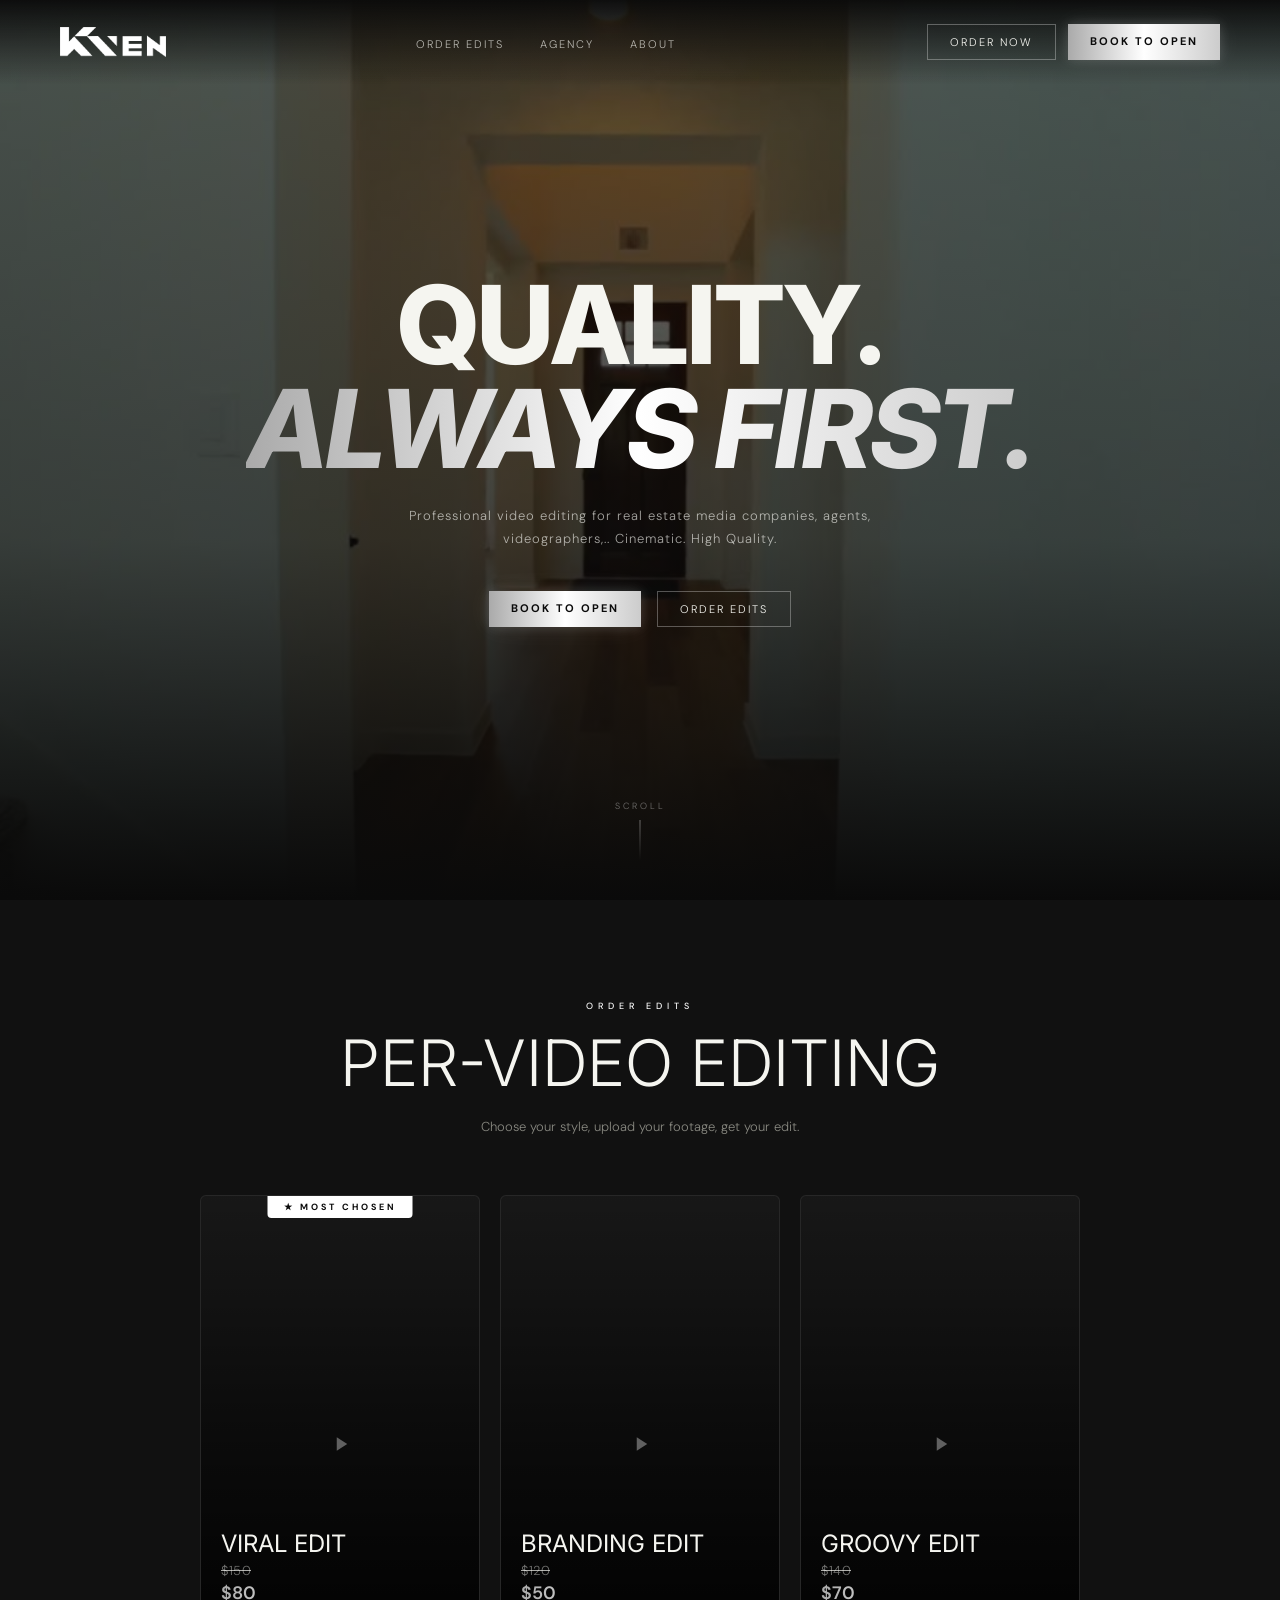
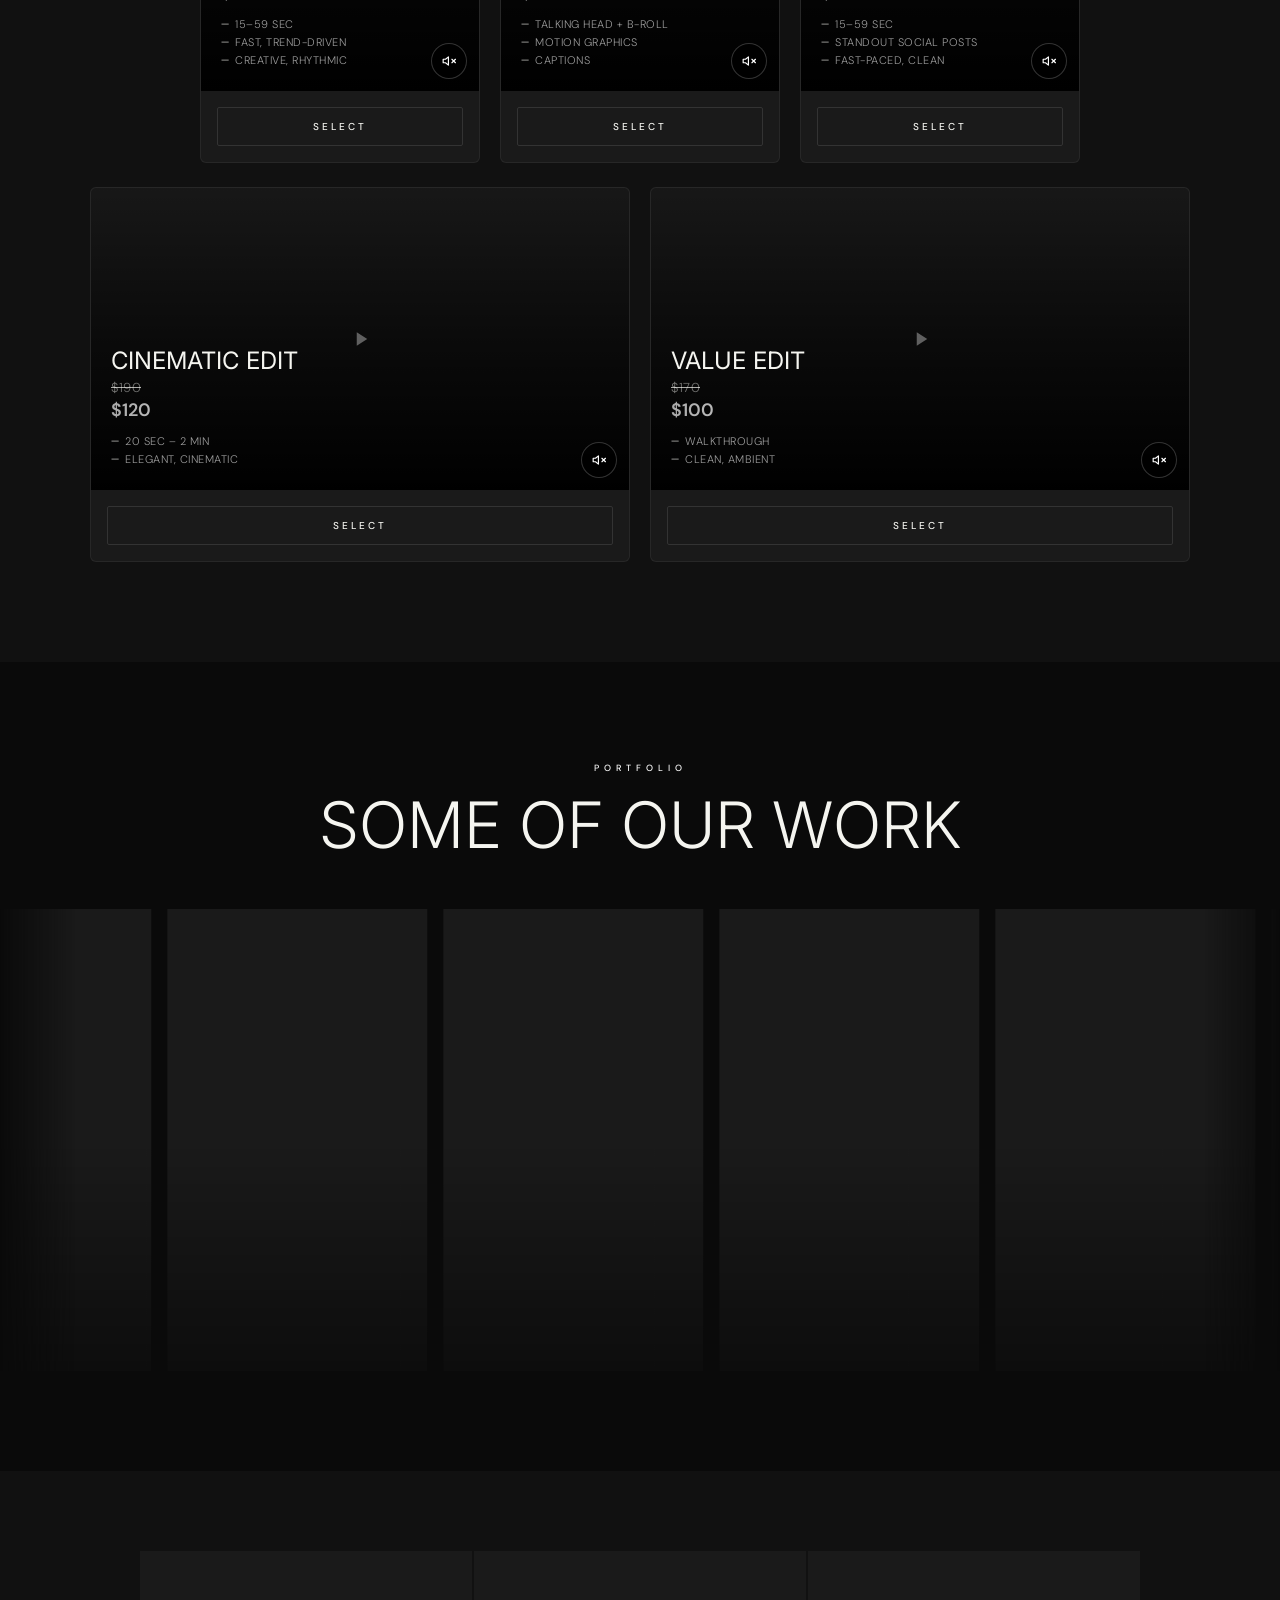
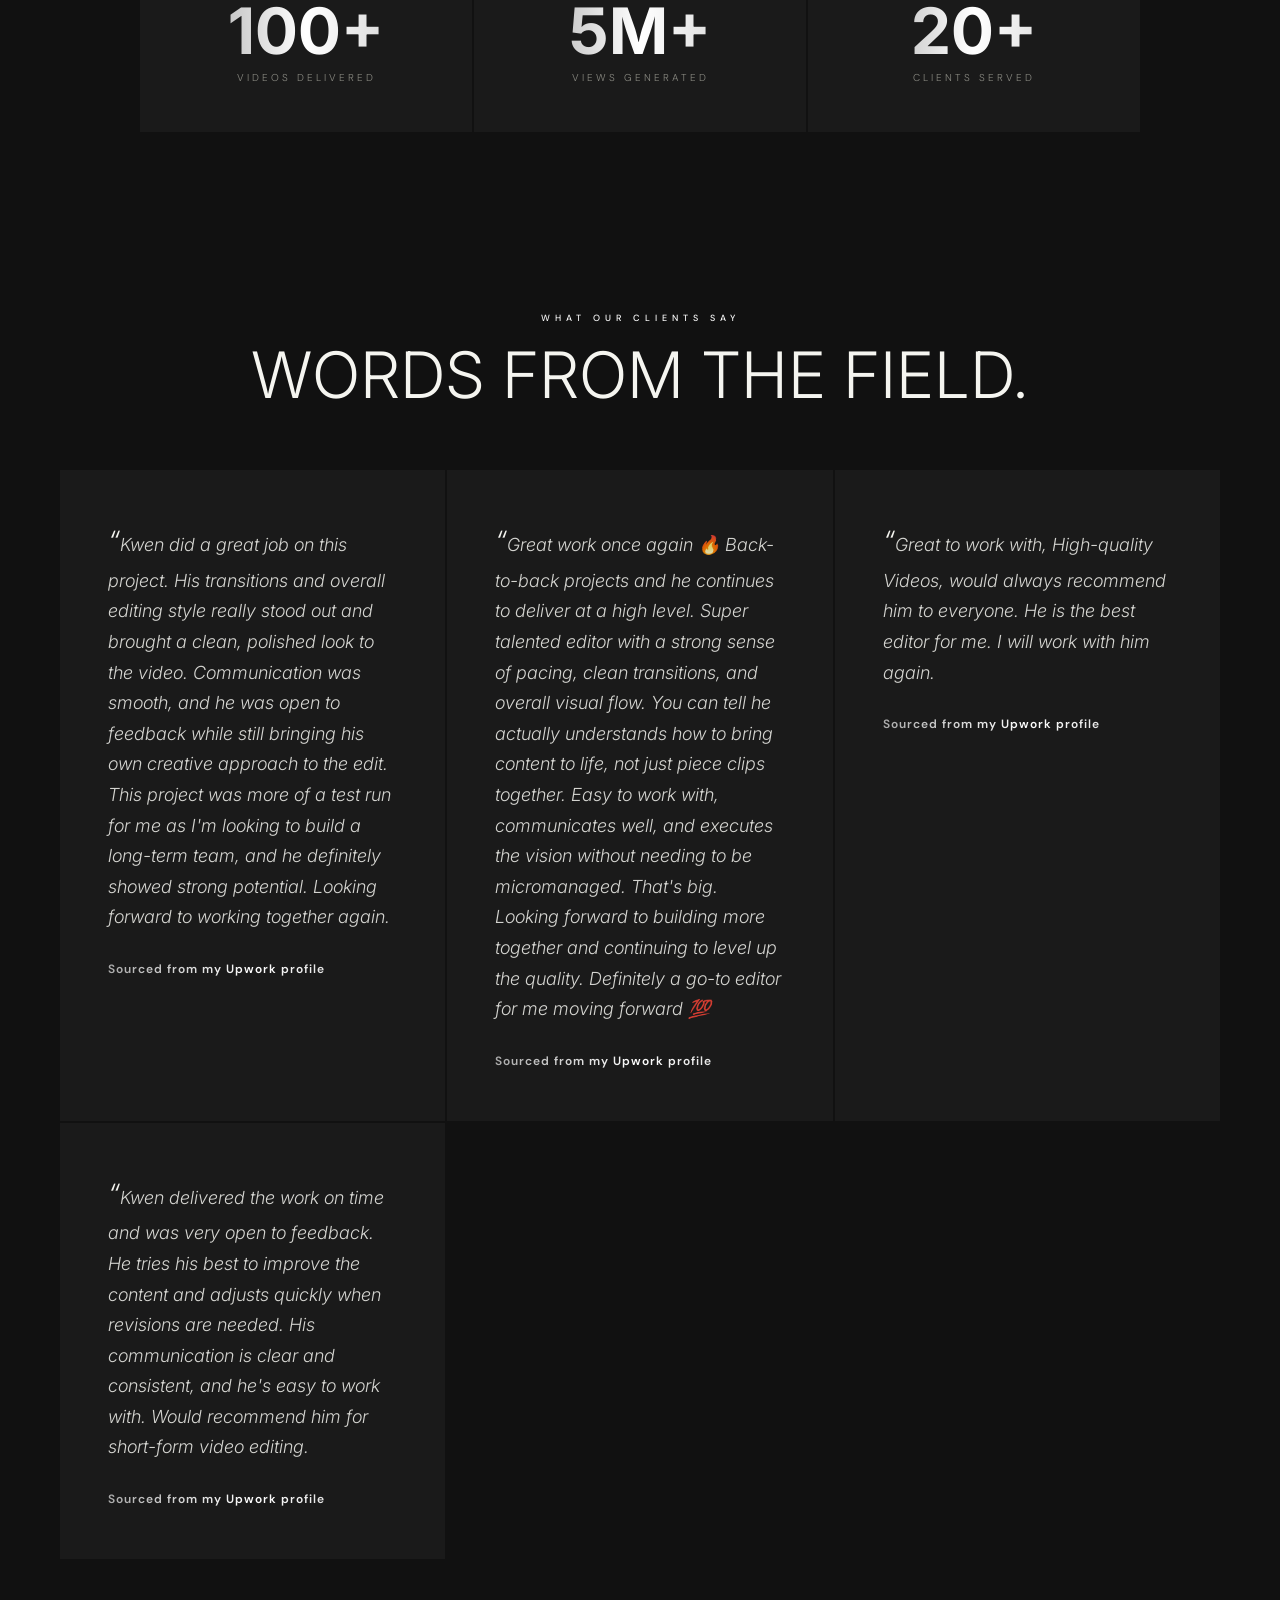
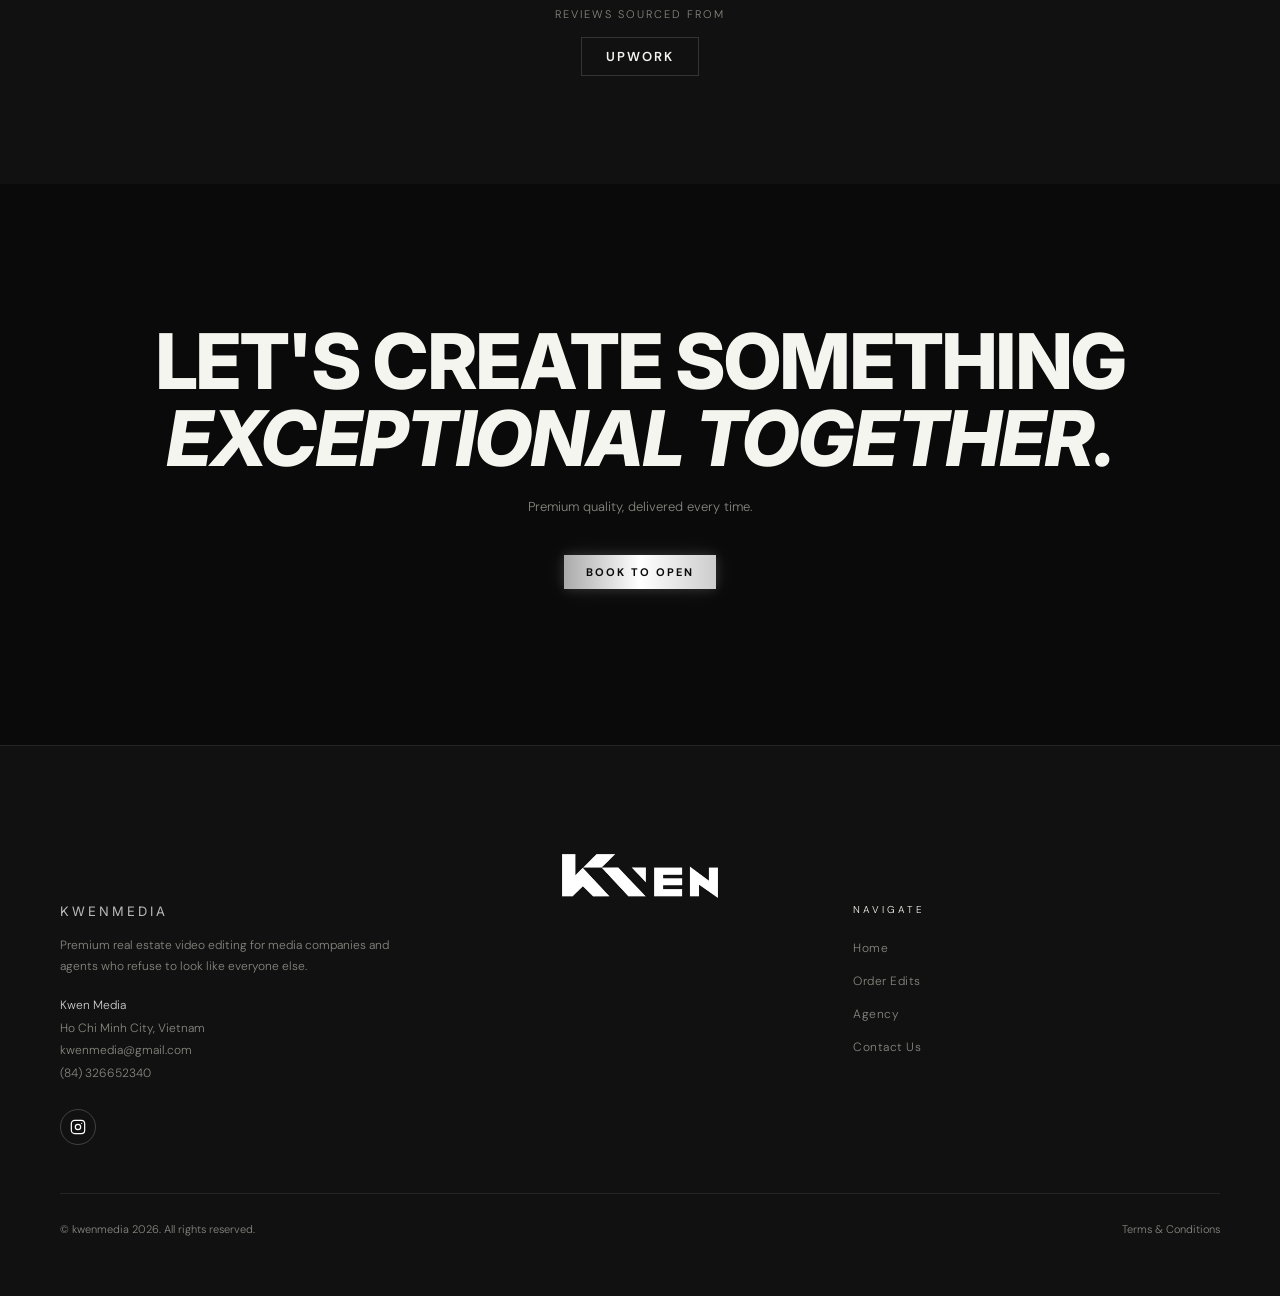
==== index.html @ 1a5f718d "Groovy Edit: Standout social posts instead of Only property Co-Authored-By: Claude Opus 5.5 <noreply" ====
<!DOCTYPE html>
<html lang="en">
<head>
  <meta charset="UTF-8" />
  <meta name="viewport" content="width=device-width, initial-scale=1.0" />
  <meta name="description" content="Professional real estate video editing for media companies and agents. Fast turnaround. Cinematic quality." />
  <meta property="og:title" content="kwenmedia | Cinematic Excellence" />
  <meta property="og:description" content="Premium real estate video editing. Multiple styles, one standard." />
  <title>kwenmedia | Cinematic Excellence</title>
  <link rel="preconnect" href="https://fonts.googleapis.com" />
  <link href="https://fonts.googleapis.com/css2?family=Inter:ital,opsz,wght@0,14..32,100..900;1,14..32,100..900&family=DM+Sans:ital,wght@0,300;0,400;0,500;1,300&display=swap" rel="stylesheet" />
  <style>
    *, *::before, *::after { box-sizing: border-box; margin: 0; padding: 0; }

    :root {
      --black: #0a0a0a;
      --dark: #111111;
      --dark2: #1a1a1a;
      --gold: #ffffff;
      --gold-light: #cccccc;
      --gold-gradient: linear-gradient(90deg, #aaaaaa, #ffffff, #cccccc, #ffffff, #aaaaaa);
      --white: #f5f5f0;
      --gray: #888880;
      --border: rgba(255,255,255,0.08);
    }

    /* Gold gradient utility */
    .gold-text {
      background: var(--gold-gradient);
      background-size: 200% auto;
      -webkit-background-clip: text;
      -webkit-text-fill-color: transparent;
      background-clip: text;
      animation: gold-shift 4s linear infinite;
      
    }
    @keyframes gold-shift {
      0% { background-position: 0% center; }
      100% { background-position: 200% center; }
    }

    html { scroll-behavior: smooth; }

    body {
      background: var(--black);
      color: var(--white);
      font-family: 'DM Sans', sans-serif;
      font-weight: 300;
      overflow-x: hidden;
    }

    /* ── NAV ── */
    nav {
      position: fixed; top: 0; left: 0; right: 0; z-index: 100;
      display: flex; align-items: center; justify-content: space-between;
      padding: 24px 60px;
      background: linear-gradient(to bottom, rgba(10,10,10,0.95), transparent);
      transition: background 0.3s;
    }
    nav.scrolled { background: rgba(10,10,10,0.97); }

    .nav-logo {
      font-family: 'Inter', sans-serif;
      font-size: 22px; font-weight: 400; letter-spacing: 2px;
      color: var(--white); text-decoration: none;
      text-transform: uppercase;
      display: flex; align-items: center; gap: 10px;
    }
    .nav-logo span {
      background: var(--gold-gradient); background-size: 200% auto;
      -webkit-background-clip: text; -webkit-text-fill-color: transparent;
      background-clip: text; animation: gold-shift 4s linear infinite;
      
    }

    .nav-links { display: flex; gap: 36px; list-style: none; }
    .nav-links a {
      color: rgba(245,245,240,0.7); text-decoration: none;
      font-size: 11px; letter-spacing: 2px; text-transform: uppercase;
      transition: color 0.2s;
    }
    .nav-links a:hover { color: var(--white); }

    .nav-ctas { display: flex; gap: 12px; }
    .btn-outline {
      padding: 10px 22px; border: 1px solid rgba(255,255,255,0.3);
      color: var(--white); font-family: 'DM Sans', sans-serif;
      font-size: 11px; letter-spacing: 2px; text-transform: uppercase;
      text-decoration: none; transition: all 0.2s; cursor: pointer;
      background: transparent;
    }
    .btn-outline:hover { border-color: var(--white); color: var(--white); }

    .btn-gold {
      padding: 10px 22px;
      background: linear-gradient(90deg, #aaaaaa, #ffffff, #cccccc, #ffffff, #aaaaaa);
      background-size: 200% auto;
      color: var(--black); font-family: 'DM Sans', sans-serif;
      font-size: 11px; letter-spacing: 2px; text-transform: uppercase;
      text-decoration: none; font-weight: 700; cursor: pointer;
      border: none;
      box-shadow: 0 0 12px rgba(255,255,255,0.15), 0 0 28px rgba(255,255,255,0.08);
      animation: gold-shift 4s linear infinite;
      transition: box-shadow 0.3s, transform 0.2s;
    }
    .btn-gold:hover {
      box-shadow: 0 0 12px rgba(255,255,255,0.15), 0 0 28px rgba(255,255,255,0.08);
      transform: translateY(-2px);
    }

    /* ── HERO ── */
    .hero {
      position: relative; height: 100vh; min-height: 700px;
      display: flex; flex-direction: column;
      align-items: center; justify-content: center; text-align: center;
      overflow: hidden;
    }

    .hero-video {
      position: absolute; inset: 0; width: 100%; height: 100%;
      object-fit: cover; opacity: 0.55;
    }
    .hero-overlay {
      position: absolute; inset: 0;
      background: linear-gradient(to bottom, rgba(10,10,10,0.3) 0%, rgba(10,10,10,0.5) 60%, var(--black) 100%);
    }

    .hero-content { position: relative; z-index: 2; max-width: 1280px; padding: 0 24px; }
    .hero-eyebrow {
      font-size: 10px; letter-spacing: 5px; text-transform: uppercase;
      background: var(--gold-gradient); background-size: 200% auto;
      -webkit-background-clip: text; -webkit-text-fill-color: transparent;
      background-clip: text; animation: gold-shift 4s linear infinite;
      margin-bottom: 24px; font-weight: 500;
      
    }
    .hero-title {
      font-family: 'Inter', sans-serif;
      font-optical-sizing: none; font-variation-settings: 'opsz' 18;
      font-size: clamp(52px, 8.5vw, 136px); font-weight: 800; line-height: 0.95;
      margin-bottom: 24px; letter-spacing: -0.035em;
    }
    .hero-title em {
      font-style: italic;
      background: var(--gold-gradient);
      background-size: 200% auto;
      -webkit-background-clip: text;
      -webkit-text-fill-color: transparent;
      background-clip: text;
      animation: gold-shift 4s linear infinite;
      
    }
    .hero-sub {
      font-size: 13px; letter-spacing: 1px; color: rgba(245,245,240,0.65);
      max-width: 480px; margin: 0 auto 40px; line-height: 1.8;
    }
    .hero-btns { display: flex; gap: 16px; justify-content: center; flex-wrap: wrap; }

    .hero-scroll {
      position: absolute; bottom: 40px; left: 50%; transform: translateX(-50%);
      z-index: 2; display: flex; flex-direction: column; align-items: center; gap: 8px;
      font-size: 9px; letter-spacing: 3px; color: rgba(255,255,255,0.4);
      text-transform: uppercase;
      animation: bounce 2s ease-in-out infinite;
    }
    .hero-scroll::after {
      content: ''; display: block; width: 1px; height: 40px;
      background: linear-gradient(to bottom, rgba(255,255,255,0.4), transparent);
    }
    @keyframes bounce {
      0%, 100% { transform: translateX(-50%) translateY(0); }
      50% { transform: translateX(-50%) translateY(6px); }
    }

    /* ── SECTION COMMONS ── */
    section { padding: 100px 60px; }
    .section-label {
      font-size: 9px; letter-spacing: 5px; text-transform: uppercase;
      background: var(--gold-gradient); background-size: 200% auto;
      -webkit-background-clip: text; -webkit-text-fill-color: transparent;
      background-clip: text; animation: gold-shift 4s linear infinite;
      margin-bottom: 16px; font-weight: 500;
      
    }
    .section-title {
      font-family: 'Inter', sans-serif;
      font-size: clamp(36px, 5vw, 64px); font-weight: 300; line-height: 1.1;
      margin-bottom: 60px;
    }

    /* ── ALA CARTE ── */
    .alacarte { background: var(--dark); }
    .alacarte-header { text-align: center; }

    .packages-grid {
      display: grid;
      grid-template-columns: repeat(auto-fit, minmax(280px, 1fr));
      gap: 2px; max-width: 1400px; margin: 0 auto;
    }

    .package-card {
      background: var(--dark2); padding: 0;
      overflow: hidden; cursor: pointer; transition: transform 0.3s;
      position: relative;
    }
    .package-card { cursor: pointer; }
    .package-card:hover { transform: translateY(-4px); }
    .package-card:hover .pkg-overlay { opacity: 1; }

    .pkg-video-wrap { position: relative; aspect-ratio: 9/16; overflow: hidden; }
    .pkg-video-wrap video { width: 100%; height: 100%; object-fit: cover; }
    .pkg-overlay {
      position: absolute; inset: 0;
      background: linear-gradient(to top, rgba(0,0,0,0.9) 0%, transparent 40%);
      opacity: 0.7; transition: opacity 0.3s;
      pointer-events: none;
    }
    .pkg-info {
      position: absolute; bottom: 0; left: 0; right: 0;
      padding: 24px; z-index: 2;
    }
    .pkg-name {
      font-family: 'Inter', sans-serif;
      font-size: 24px; font-weight: 400; margin-bottom: 4px;
    }
    .pkg-price {
      background: var(--gold-gradient); background-size: 200% auto;
      -webkit-background-clip: text; -webkit-text-fill-color: transparent;
      background-clip: text; animation: gold-shift 4s linear infinite;
      font-size: 18px; font-weight: 600; margin-bottom: 12px;
      
    }
    .pkg-features { list-style: none; margin-bottom: 16px; }
    .pkg-features li {
      font-size: 11px; color: rgba(255,255,255,0.6);
      letter-spacing: 0.5px; margin-bottom: 4px;
      padding-left: 14px; position: relative;
    }
    .pkg-features li::before {
      content: '—'; position: absolute; left: 0;
      color: var(--white); font-size: 10px;
    }
    .pkg-select {
      display: inline-block; padding: 8px 20px;
      border: 1px solid rgba(255,255,255,0.4); color: var(--white);
      font-size: 10px; letter-spacing: 2px; text-transform: uppercase;
      background: transparent; cursor: pointer; transition: all 0.2s;
      font-family: 'DM Sans', sans-serif;
    }
    .pkg-select:hover { background: var(--white); color: var(--black); }

    .custom-quote {
      text-align: center; margin-top: 48px;
      color: rgba(245,245,240,0.5); font-size: 13px;
    }
    .custom-quote a { color: var(--white); text-decoration: none; }
    .custom-quote a:hover { text-decoration: underline; }

    /* ── BLACK LABEL ── */
    .black-label { background: var(--black); }
    .bl-grid {
      display: grid; grid-template-columns: 1fr 1fr;
      gap: 80px; max-width: 1200px; margin: 0 auto;
      align-items: start;
    }
    .bl-features { display: flex; flex-direction: column; gap: 0; }
    .bl-feature {
      padding: 32px 0; border-bottom: 1px solid var(--border);
      display: flex; gap: 24px; align-items: flex-start;
    }
    .bl-num {
      font-family: 'Inter', sans-serif;
      font-size: 48px; font-weight: 300; background: var(--gold-gradient); background-size: 200% auto;
      -webkit-background-clip: text; -webkit-text-fill-color: transparent;
      background-clip: text; animation: gold-shift 4s linear infinite;
      opacity: 0.3;
      line-height: 1; flex-shrink: 0; width: 60px;
    }
    .bl-feature-title {
      font-family: 'Inter', sans-serif;
      font-size: 22px; font-weight: 400; margin-bottom: 8px;
    }
    .bl-feature-desc { font-size: 12px; color: var(--gray); line-height: 1.8; }

    .bl-ctas { display: flex; flex-direction: column; gap: 12px; margin-top: 48px; }
    .bl-ctas a { text-align: center; }

    /* ── STATS ── */
    .stats { background: var(--dark); padding: 80px 60px; }
    .stats-inner {
      max-width: 1000px; margin: 0 auto;
      display: grid; grid-template-columns: repeat(3, 1fr);
      gap: 2px;
    }
    .stat-item {
      background: var(--dark2); padding: 48px;
      text-align: center;
    }
    .stat-num {
      font-family: 'Inter', sans-serif;
      font-size: 64px; font-weight: 700; line-height: 1; margin-bottom: 8px;
      background: var(--gold-gradient); background-size: 200% auto;
      -webkit-background-clip: text; -webkit-text-fill-color: transparent;
      background-clip: text; animation: gold-shift 4s linear infinite;
      
    }
    .stat-label { font-size: 10px; letter-spacing: 3px; text-transform: uppercase; color: var(--gray); }

    /* ── LOGOS ── */
    .logos-section { background: var(--black); padding: 60px; overflow: hidden; }
    .logos-label { text-align: center; font-size: 10px; letter-spacing: 4px; text-transform: uppercase; color: var(--gray); margin-bottom: 40px; }
    .logos-track-wrap { overflow: hidden; }
    .logos-track {
      display: flex; gap: 60px; align-items: center;
      animation: marquee 25s linear infinite;
      width: max-content;
    }
    .logos-track:hover { animation-play-state: paused; }
    .logo-item {
      font-family: 'Inter', sans-serif;
      font-size: 18px; font-weight: 300; letter-spacing: 2px;
      color: rgba(255,255,255,0.2); white-space: nowrap;
      text-transform: uppercase; flex-shrink: 0;
    }
    @keyframes marquee {
      0% { transform: translateX(0); }
      100% { transform: translateX(-50%); }
    }

    /* ── TESTIMONIALS ── */
    .testimonials { background: var(--dark); }
    .testimonials .section-title { text-align: center; }
    .testimonials-grid {
      display: grid; grid-template-columns: repeat(auto-fit, minmax(300px, 1fr));
      gap: 2px; max-width: 1200px; margin: 0 auto;
    }
    .testimonial {
      background: var(--dark2); padding: 48px;
    }
    .testimonial-quote {
      font-family: 'Inter', sans-serif;
      font-size: 18px; font-weight: 300; font-style: italic;
      line-height: 1.7; color: rgba(245,245,240,0.85);
      margin-bottom: 28px;
    }
    .testimonial-quote::before { content: '\201C'; color: var(--white); font-size: 28px; }
    .testimonial-name { font-size: 12px; font-weight: 600; letter-spacing: 1px; margin-bottom: 4px; }
    .testimonial-company { font-size: 11px; color: var(--gray); letter-spacing: 1px; }

    /* ── CTA FOOTER ── */
    .cta-section {
      position: relative; padding: 140px 60px;
      text-align: center; overflow: hidden;
    }
    .cta-video {
      position: absolute; inset: 0; width: 100%; height: 100%;
      object-fit: cover; opacity: 0.45;
    }
    .cta-overlay {
      position: absolute; inset: 0;
      background: linear-gradient(to bottom, var(--black) 0%, rgba(10,10,10,0.4) 30%, rgba(10,10,10,0.4) 70%, var(--black) 100%);
    }
    .cta-content { position: relative; z-index: 2; }
    .cta-title {
      font-family: 'Inter', sans-serif;
      font-optical-sizing: none; font-variation-settings: 'opsz' 18;
      font-size: clamp(36px, 6vw, 80px); font-weight: 800; line-height: 1;
      letter-spacing: -0.035em; margin-bottom: 20px;
    }
    .cta-sub { font-size: 13px; color: var(--gray); margin-bottom: 40px; }
    .cta-btns { display: flex; gap: 16px; justify-content: center; flex-wrap: wrap; margin-bottom: 16px; }
    .cta-alt { font-size: 12px; color: var(--gray); }
    .cta-alt a { color: var(--white); text-decoration: none; }

    /* ── FOOTER ── */
    footer {
      background: var(--dark); padding: 60px;
      border-top: 1px solid var(--border);
    }
    .footer-inner {
      max-width: 1200px; margin: 0 auto;
      display: grid; grid-template-columns: 2fr 1fr; gap: 60px;
      margin-bottom: 48px;
    }
    .footer-logo {
      font-family: 'Inter', sans-serif;
      font-size: 24px; font-weight: 400; letter-spacing: 2px;
      text-transform: uppercase; color: var(--white); margin-bottom: 16px;
    }
    .footer-logo span {
      background: var(--gold-gradient); background-size: 200% auto;
      -webkit-background-clip: text; -webkit-text-fill-color: transparent;
      background-clip: text; animation: gold-shift 4s linear infinite;
    }
    .footer-desc { font-size: 12px; color: var(--gray); line-height: 1.8; max-width: 360px; margin-bottom: 24px; }
    .footer-social a {
      color: var(--white); font-size: 11px; letter-spacing: 2px;
      text-transform: uppercase; text-decoration: none;
    }
    .footer-nav-title {
      font-size: 10px; letter-spacing: 3px; text-transform: uppercase;
      color: var(--white); margin-bottom: 20px;
    }
    .footer-nav-links { list-style: none; }
    .footer-nav-links li { margin-bottom: 12px; }
    .footer-nav-links a {
      color: var(--gray); font-size: 12px; text-decoration: none;
      transition: color 0.2s; letter-spacing: 0.5px;
    }
    .footer-nav-links a:hover { color: var(--white); }
    .footer-bottom {
      border-top: 1px solid var(--border); padding-top: 28px;
      display: flex; justify-content: space-between; align-items: center;
      font-size: 11px; color: var(--gray);
    }
    .footer-bottom a { color: var(--gray); text-decoration: none; }
    .footer-bottom a:hover { color: var(--white); }

    /* ── MOBILE ── */
    @media (max-width: 768px) {
      nav { padding: 20px 24px; }
      .nav-links { display: none; }
      section { padding: 80px 24px; }
      .bl-grid { grid-template-columns: 1fr; gap: 40px; }
      .stats-inner { grid-template-columns: 1fr; }
      .footer-inner { grid-template-columns: 1fr; }
      .footer-bottom { flex-direction: column; gap: 12px; text-align: center; }
      .logos-section { padding: 60px 0; }
      .cta-section { padding: 100px 24px; }
      footer { padding: 60px 24px; }
    }

    /* ── FADE IN ── */
    .fade-in { opacity: 0; transform: translateY(24px); transition: opacity 0.7s ease, transform 0.7s ease; }
    .fade-in.visible { opacity: 1; transform: none; }
  
    /* ── WORK SHOWCASE ── */
    .work-showcase { background: var(--black); padding: 100px 0; overflow: hidden; }
    .showcase-track-wrap {
      overflow: hidden;
      -webkit-mask-image: linear-gradient(to right, transparent 0, #000 6%, #000 94%, transparent 100%);
              mask-image: linear-gradient(to right, transparent 0, #000 6%, #000 94%, transparent 100%);
    }
    .showcase-track {
      display: flex; gap: 16px; width: max-content;
      will-change: transform; touch-action: pan-y;
    }
    html, body { overscroll-behavior-x: none; }
    .showcase-track-wrap { cursor: grab; user-select: none; -webkit-user-select: none; overscroll-behavior: contain; }
    .showcase-track-wrap.dragging { cursor: grabbing; }
    .showcase-track video { pointer-events: none; }
    @media (max-width: 640px) { .showcase-item { width: 180px !important; } }
    .showcase-item { flex-shrink: 0; width: 260px; }
    .showcase-video-wrap {
      position: relative; aspect-ratio: 9/16;
      overflow: hidden; background: var(--dark2);
    }
    .showcase-video-wrap video { width: 100%; height: 100%; object-fit: cover; }
    .showcase-overlay {
      position: absolute; inset: 0;
      background: linear-gradient(to top, rgba(0,0,0,0.5) 0%, transparent 50%);
    }
    .showcase-label {
      margin-top: 12px;
      font-size: 10px; letter-spacing: 2px; text-transform: uppercase;
      color: var(--gray);
    }
    
    .section-title { text-transform: uppercase; }
    .cta-title { text-transform: uppercase; }
    .hero-title { text-transform: uppercase; }
    .bl-feature-title { text-transform: uppercase; }
    .pkg-name { text-transform: uppercase; }
    .showcase-item .showcase-label { text-transform: uppercase; }
    .stat-label { text-transform: uppercase; }
    .footer-nav-title { text-transform: uppercase; }
    .footer-logo { text-transform: uppercase; }
    
    /* ── VIDEO MODAL ── */
    .video-modal-overlay {
      display: none;
      position: fixed; inset: 0; z-index: 9999;
      background: rgba(0,0,0,0.92);
      align-items: center; justify-content: center;
    }
    .video-modal-overlay.active { display: flex; }
    .video-modal-inner {
      position: relative;
      width: 90vw; max-width: 900px;
    }
    .video-modal-inner video {
      width: 100%; border-radius: 4px;
      max-height: 80vh; background: #000;
    }
    .video-modal-close {
      position: absolute; top: -40px; right: 0;
      background: none; border: none;
      color: #fff; font-size: 28px;
      cursor: pointer; opacity: 0.7;
      transition: opacity 0.2s;
    }
    .video-modal-close:hover { opacity: 1; }
    .pkg-play-btn {
      position: absolute; top: 50%; left: 50%;
      transform: translate(-50%, -50%);
      width: 52px; height: 52px;
      background: rgba(255,255,255,0.15);
      border: 1.5px solid rgba(255,255,255,0.5);
      border-radius: 50%;
      display: flex; align-items: center; justify-content: center;
      cursor: pointer; z-index: 3;
      transition: background 0.2s;
      pointer-events: none;
    }
    .package-card:hover .pkg-play-btn { background: rgba(255,255,255,0.25); }
    .pkg-play-btn svg { margin-left: 4px; }


    /* ── À LA CARTE LAYOUT (cliffside-style) ── */
    .pkg-layout { max-width: 1200px; margin: 0 auto; padding: 0 24px; }
    .pkg-row-tall {
      display: grid; grid-template-columns: repeat(3, minmax(0, 280px));
      gap: 20px; justify-content: center;
    }
    .pkg-row-wide {
      display: grid; grid-template-columns: repeat(2, minmax(0, 1fr)); max-width: 1100px; margin-left: auto; margin-right: auto; gap: 20px;
      justify-content: center; margin-top: 24px;
    }
    .alacarte .package-card {
      width: 100%; background: var(--dark2);
      border: 1px solid rgba(255,255,255,0.06); border-radius: 6px;
      overflow: hidden;
    }
    .alacarte .package-card:hover { transform: translateY(-4px); border-color: rgba(255,255,255,0.14); }
    .alacarte .pkg-video-wrap video { position: absolute; inset: 0; opacity: .9; transition: opacity .3s; }
    .alacarte .package-card:hover .pkg-video-wrap video { opacity: 1; }
    .alacarte .pkg-overlay {
      background: linear-gradient(to top, #000 0%, rgba(0,0,0,.6) 50%, rgba(0,0,0,.1) 100%);
      opacity: 1;
    }
    .alacarte .pkg-info { padding: 20px; }
    .alacarte .pkg-features { margin-bottom: 0; }
    .alacarte .pkg-play-btn {
      width: auto; height: auto; background: none; border: none; opacity: .35;
      transition: opacity .2s;
    }
    .alacarte .package-card:hover .pkg-play-btn { background: none; opacity: .75; }
    .pkg-badge {
      position: absolute; top: 0; left: 50%; transform: translateX(-50%);
      background: #fff; color: #0a0a0a; font-size: 9px; font-weight: 700;
      letter-spacing: 3px; text-transform: uppercase; padding: 5px 16px;
      z-index: 10; white-space: nowrap; border-radius: 0 0 4px 4px;
    }
    .pkg-mute {
      position: absolute; right: 12px; bottom: 12px; z-index: 5;
      width: 36px; height: 36px; border-radius: 50%;
      display: grid; place-items: center; cursor: pointer;
      background: rgba(0,0,0,.6); color: #fff;
      border: 1px solid rgba(255,255,255,.2);
      -webkit-backdrop-filter: blur(4px); backdrop-filter: blur(4px);
      transition: background .2s, color .2s;
    }
    .pkg-mute:hover { background: var(--white); color: var(--black); }
    .pkg-mute .ic-sound { display: none; }
    .pkg-mute.on .ic-sound { display: block; }
    .pkg-mute.on .ic-muted { display: none; }
    .pkg-foot { padding: 16px; }
    .alacarte .pkg-select {
      display: block; width: 100%; padding: 12px 20px; border-radius: 2px;
      border: 1px solid #333; font-weight: 500; letter-spacing: 3px;
    }
    .alacarte .pkg-select:hover { border-color: var(--white); background: var(--white); color: var(--black); }
    @media (max-width: 900px) {
      .pkg-row-tall { grid-template-columns: minmax(0, 340px); }
      .pkg-row-wide { margin-top: 20px; grid-template-columns: minmax(0, 560px); justify-content: center; }
      .pkg-wide .pkg-video-wrap { aspect-ratio: 1/1 !important; }
    }

    .pkg-old {
      font-size: 13px; color: rgba(245,245,240,0.45); text-decoration: line-through;
      text-decoration-color: rgba(245,245,240,0.7); margin-bottom: 2px; letter-spacing: .5px;
    }
    .req dd s { color: var(--gray); margin-right: 8px; }
    .req-btn-wa { display: flex; width: 100%; margin-top: 12px; }
    .req-btn.req-btn-alt { background: transparent; color: var(--white); border: 1px solid rgba(255,255,255,.35); }
    .req-btn.req-btn-alt:hover { background: var(--white); color: var(--black); }
    #reqToast {
      position: fixed; left: 50%; bottom: 28px; transform: translate(-50%, 20px);
      z-index: 10001; background: var(--white); color: var(--black);
      padding: 14px 22px; border-radius: 3px; font: 500 13px 'DM Sans', sans-serif;
      letter-spacing: .3px; box-shadow: 0 10px 30px rgba(0,0,0,.4);
      opacity: 0; pointer-events: none; transition: opacity .25s, transform .25s; max-width: 90vw; text-align: center;
    }
    #reqToast.show { opacity: 1; transform: translate(-50%, 0); }
    /* ── ORDER REQUEST MODAL (n4-style) ── */
    .req {
      position: fixed; inset: 0; z-index: 10000; display: none;
      align-items: flex-start; justify-content: center;
      background: rgba(0,0,0,.75); -webkit-backdrop-filter: blur(10px); backdrop-filter: blur(10px);
      overflow-y: auto; padding: 24px 16px;
    }
    .req.active { display: flex; }
    body.req-open { overflow: hidden; }
    .req-card {
      position: relative; width: 100%; max-width: 640px; margin: auto;
      background: var(--dark); border: 1px solid var(--border); border-radius: 6px;
      padding: 44px 40px 36px; color: var(--white);
      font-family: 'DM Sans', sans-serif;
      animation: req-in .25s ease;
    }
    @keyframes req-in { from { opacity: 0; transform: translateY(12px); } to { opacity: 1; transform: none; } }
    .req-x {
      position: absolute; top: 16px; right: 18px; background: none; border: none;
      color: var(--white); font-size: 26px; line-height: 1; cursor: pointer; opacity: .6;
    }
    .req-x:hover { opacity: 1; }
    .req-eyebrow, .req-l, .req dt {
      font-size: 10px; letter-spacing: 3px; text-transform: uppercase; color: var(--gray);
    }
    .req h3 {
      font-family: 'Inter', sans-serif; font-size: clamp(30px, 5vw, 42px); font-weight: 700;
      text-transform: uppercase; line-height: 1; margin: 12px 0 0;
      padding-bottom: 22px; border-bottom: 1px solid var(--border);
    }
    .req dl {
      display: grid; grid-template-columns: 110px 1fr; gap: 14px 16px;
      padding: 22px 0; border-bottom: 1px solid var(--border); margin: 0;
    }
    .req dt { padding-top: 3px; }
    .req dd { font-size: 15px; line-height: 1.55; margin: 0; }
    .req dd b { font-weight: 600; }
    .req-details-title { margin: 22px 0 14px; }
    .rq { display: grid; grid-template-columns: 1fr 1fr; gap: 18px 20px; }
    .rq-row { display: flex; flex-direction: column; gap: 8px; }
    .rq-full { grid-column: 1 / -1; }
    .rq-name { grid-column: 1 / -1; max-width: 50%; }
    .req input {
      width: 100%; background: var(--black); color: var(--white);
      border: 1px solid rgba(255,255,255,.12); border-radius: 3px;
      padding: 14px 16px; font: 400 15px 'DM Sans', sans-serif; outline: none;
      transition: border-color .2s; color-scheme: dark;
    }
    .req input::placeholder { color: rgba(245,245,240,.35); }
    .req input:focus { border-color: var(--white); }
    .req input.err { border-color: #ff6b6b; }
    .rq-total {
      flex-direction: row; align-items: center; gap: 18px;
      background: var(--dark2); border-radius: 3px; padding: 18px 20px;
    }
    .rq-total b { font-family: 'Inter', sans-serif; font-size: 26px; font-weight: 600; }
    .req-msg-l { display: block; margin: 24px 0 10px; }
    .req textarea {
      width: 100%; min-height: 190px; resize: vertical;
      background: var(--black); color: var(--white);
      border: 1px solid rgba(255,255,255,.12); border-radius: 3px;
      padding: 16px 18px; font: 400 14.5px/1.7 'DM Sans', sans-serif; outline: none;
    }
    .req textarea:focus { border-color: var(--white); }
    .req-act { display: flex; gap: 12px; margin-top: 22px; }
    .req-btn {
      display: inline-flex; align-items: center; justify-content: center; gap: 12px;
      padding: 18px 24px; border-radius: 2px; cursor: pointer; text-decoration: none;
      font: 600 12px 'DM Sans', sans-serif; letter-spacing: 3px; text-transform: uppercase;
      transition: all .2s;
    }
    .req-btn-solid { flex: 1; background: var(--white); color: var(--black); border: 1px solid var(--white); }
    .req-btn-solid:hover { background: #fff; transform: translateY(-1px); }
    .req-btn-line { background: transparent; color: var(--white); border: 1px solid rgba(255,255,255,.2); min-width: 120px; }
    .req-btn-line:hover { border-color: var(--white); }
    .req-note { margin-top: 18px; font-size: 13px; line-height: 1.6; color: var(--gray); }
    @media (max-width: 560px) {
      .req-card { padding: 40px 22px 28px; }
      .req dl { grid-template-columns: 1fr; gap: 4px; }
      .req dd { margin-bottom: 10px; }
      .rq { grid-template-columns: 1fr; }
      .rq-name { max-width: none; }
      .req-act { gap: 8px; }
      .req-btn { padding: 16px 12px; letter-spacing: 1.5px; font-size: 11px; gap: 8px; }
      .req-btn-line { min-width: 78px; }
      .rq-total { flex-direction: column; align-items: flex-start; gap: 8px; }
      .rq-total b { font-size: 22px; }
    }
    /* opsz-global: Inter 18pt optical size everywhere */
    html { font-optical-sizing: none; font-variation-settings: 'opsz' 18; }
    </style>
</head>
<body>

<!-- NAV -->
<nav id="navbar">
  <a href="#" class="nav-logo" style="display:flex;align-items:center;gap:10px;"><img src="logo.png" alt="Kwen Media" style="height:30px;width:auto;display:block;" /></a>
  <ul class="nav-links">
    <li><a href="order.html">Order Edits</a></li>
    <li><a href="agency.html">Agency</a></li>
    <li><a href="about.html">About</a></li>
  </ul>
  <div class="nav-ctas">
    <a href="#packages" class="btn-outline">Order Now</a>
    <a href="#contact" class="btn-gold">Book to Open</a>
  </div>
</nav>

<!-- HERO -->
<section class="hero">
  <!-- Replace src with your own hero video -->
  <video class="hero-video" autoplay muted loop playsinline preload="auto" poster="hero-poster.jpg">
    <source src="hero-bg.mp4" type="video/mp4" />
  </video>
  <div class="hero-overlay"></div>
  <div class="hero-content fade-in">
    
    <h1 class="hero-title">QUALITY.<br /><em>ALWAYS FIRST.</em></h1>
    <p class="hero-sub">Professional video editing for real estate media companies, agents, videographers,.. Cinematic. High Quality.</p>
    <div class="hero-btns">
      <a href="#contact" class="btn-gold">Book to Open</a>
      <a href="#packages" class="btn-outline">Order Edits</a>
    </div>
  </div>
  <div class="hero-scroll">Scroll</div>
</section>

<!-- ALA CARTE -->
<section class="alacarte" id="packages">
  <div class="alacarte-header fade-in">
    <p class="section-label">Order Edits</p>
    <h2 class="section-title">Per-Video Editing</h2>
    <p style="color:var(--gray);font-size:13px;margin-top:-40px;margin-bottom:60px;">Choose your style, upload your footage, get your edit.</p>
  </div>
  <div class="fade-in pkg-layout">

    <!-- Top row: vertical 9:16 cards -->
    <div class="pkg-row-tall">
      <div class="package-card" data-pkg="premium">
        <div class="pkg-badge">★ MOST CHOSEN</div>
        <div class="pkg-video-wrap" style="aspect-ratio:9/16;">
          <video loop playsinline muted autoplay preload="metadata" class="scroll-autoplay">
            <source src="demo-premium.mp4" type="video/mp4" />
          </video>
          <div class="pkg-overlay"></div>
          <div class="pkg-play-btn"><svg width="18" height="18" viewBox="0 0 24 24" fill="white"><polygon points="5,3 19,12 5,21"/></svg></div>
          <div class="pkg-info">
            <div class="pkg-name">VIRAL EDIT</div>
            <div class="pkg-old">$150</div>
            <div class="pkg-price">$80</div>
            <ul class="pkg-features"><li>15–59 SEC</li><li>FAST, TREND-DRIVEN</li><li>CREATIVE, RHYTHMIC</li></ul>
          </div>
          <button type="button" class="pkg-mute" aria-label="Unmute"><svg class="ic-muted" width="14" height="14" viewBox="0 0 24 24" fill="none" stroke="currentColor" stroke-width="2" stroke-linecap="round" stroke-linejoin="round"><polygon points="11 5 6 9 2 9 2 15 6 15 11 19 11 5"/><line x1="23" y1="9" x2="17" y2="15"/><line x1="17" y1="9" x2="23" y2="15"/></svg><svg class="ic-sound" width="14" height="14" viewBox="0 0 24 24" fill="none" stroke="currentColor" stroke-width="2" stroke-linecap="round" stroke-linejoin="round"><polygon points="11 5 6 9 2 9 2 15 6 15 11 19 11 5"/><path d="M15.5 8.5a5 5 0 0 1 0 7"/><path d="M19 5a10 10 0 0 1 0 14"/></svg></button>
        </div>
        <div class="pkg-foot"><button type="button" class="pkg-select" data-pkg="premium">Select</button></div>
      </div>
      <div class="package-card" data-pkg="branding">
        
        <div class="pkg-video-wrap" style="aspect-ratio:9/16;">
          <video loop playsinline muted autoplay preload="metadata" class="scroll-autoplay">
            <source src="demo-branding.mp4" type="video/mp4" />
          </video>
          <div class="pkg-overlay"></div>
          <div class="pkg-play-btn"><svg width="18" height="18" viewBox="0 0 24 24" fill="white"><polygon points="5,3 19,12 5,21"/></svg></div>
          <div class="pkg-info">
            <div class="pkg-name">BRANDING EDIT</div>
            <div class="pkg-old">$120</div>
            <div class="pkg-price">$50</div>
            <ul class="pkg-features"><li>TALKING HEAD + B-ROLL</li><li>MOTION GRAPHICS</li><li>CAPTIONS</li></ul>
          </div>
          <button type="button" class="pkg-mute" aria-label="Unmute"><svg class="ic-muted" width="14" height="14" viewBox="0 0 24 24" fill="none" stroke="currentColor" stroke-width="2" stroke-linecap="round" stroke-linejoin="round"><polygon points="11 5 6 9 2 9 2 15 6 15 11 19 11 5"/><line x1="23" y1="9" x2="17" y2="15"/><line x1="17" y1="9" x2="23" y2="15"/></svg><svg class="ic-sound" width="14" height="14" viewBox="0 0 24 24" fill="none" stroke="currentColor" stroke-width="2" stroke-linecap="round" stroke-linejoin="round"><polygon points="11 5 6 9 2 9 2 15 6 15 11 19 11 5"/><path d="M15.5 8.5a5 5 0 0 1 0 7"/><path d="M19 5a10 10 0 0 1 0 14"/></svg></button>
        </div>
        <div class="pkg-foot"><button type="button" class="pkg-select" data-pkg="branding">Select</button></div>
      </div>
      <div class="package-card" data-pkg="tour">
        
        <div class="pkg-video-wrap" style="aspect-ratio:9/16;">
          <video loop playsinline muted autoplay preload="metadata" class="scroll-autoplay">
            <source src="demo-tour.mp4" type="video/mp4" />
          </video>
          <div class="pkg-overlay"></div>
          <div class="pkg-play-btn"><svg width="18" height="18" viewBox="0 0 24 24" fill="white"><polygon points="5,3 19,12 5,21"/></svg></div>
          <div class="pkg-info">
            <div class="pkg-name">GROOVY EDIT</div>
            <div class="pkg-old">$140</div>
            <div class="pkg-price">$70</div>
            <ul class="pkg-features"><li>15–59 SEC</li><li>STANDOUT SOCIAL POSTS</li><li>FAST-PACED, CLEAN</li></ul>
          </div>
          <button type="button" class="pkg-mute" aria-label="Unmute"><svg class="ic-muted" width="14" height="14" viewBox="0 0 24 24" fill="none" stroke="currentColor" stroke-width="2" stroke-linecap="round" stroke-linejoin="round"><polygon points="11 5 6 9 2 9 2 15 6 15 11 19 11 5"/><line x1="23" y1="9" x2="17" y2="15"/><line x1="17" y1="9" x2="23" y2="15"/></svg><svg class="ic-sound" width="14" height="14" viewBox="0 0 24 24" fill="none" stroke="currentColor" stroke-width="2" stroke-linecap="round" stroke-linejoin="round"><polygon points="11 5 6 9 2 9 2 15 6 15 11 19 11 5"/><path d="M15.5 8.5a5 5 0 0 1 0 7"/><path d="M19 5a10 10 0 0 1 0 14"/></svg></button>
        </div>
        <div class="pkg-foot"><button type="button" class="pkg-select" data-pkg="tour">Select</button></div>
      </div>
    </div>

    <!-- Bottom row: wide 16:9 -->
    <div class="pkg-row-wide">
      <div class="package-card pkg-wide" data-pkg="cinematic">
        
        <div class="pkg-video-wrap" style="aspect-ratio:16/9;">
          <video loop playsinline muted autoplay preload="metadata" class="scroll-autoplay">
            <source src="demo-cinematic.mp4" type="video/mp4" />
          </video>
          <div class="pkg-overlay"></div>
          <div class="pkg-play-btn"><svg width="18" height="18" viewBox="0 0 24 24" fill="white"><polygon points="5,3 19,12 5,21"/></svg></div>
          <div class="pkg-info">
            <div class="pkg-name">CINEMATIC EDIT</div>
            <div class="pkg-old">$190</div>
            <div class="pkg-price">$120</div>
            <ul class="pkg-features"><li>20 SEC – 2 MIN</li><li>ELEGANT, CINEMATIC</li></ul>
          </div>
          <button type="button" class="pkg-mute" aria-label="Unmute"><svg class="ic-muted" width="14" height="14" viewBox="0 0 24 24" fill="none" stroke="currentColor" stroke-width="2" stroke-linecap="round" stroke-linejoin="round"><polygon points="11 5 6 9 2 9 2 15 6 15 11 19 11 5"/><line x1="23" y1="9" x2="17" y2="15"/><line x1="17" y1="9" x2="23" y2="15"/></svg><svg class="ic-sound" width="14" height="14" viewBox="0 0 24 24" fill="none" stroke="currentColor" stroke-width="2" stroke-linecap="round" stroke-linejoin="round"><polygon points="11 5 6 9 2 9 2 15 6 15 11 19 11 5"/><path d="M15.5 8.5a5 5 0 0 1 0 7"/><path d="M19 5a10 10 0 0 1 0 14"/></svg></button>
        </div>
        <div class="pkg-foot"><button type="button" class="pkg-select" data-pkg="cinematic">Select</button></div>
      </div>
      <div class="package-card pkg-wide" data-pkg="value">
        
        <div class="pkg-video-wrap" style="aspect-ratio:16/9;">
          <video loop playsinline muted autoplay preload="metadata" class="scroll-autoplay">
            <source src="demo-value.mp4" type="video/mp4" />
          </video>
          <div class="pkg-overlay"></div>
          <div class="pkg-play-btn"><svg width="18" height="18" viewBox="0 0 24 24" fill="white"><polygon points="5,3 19,12 5,21"/></svg></div>
          <div class="pkg-info">
            <div class="pkg-name">VALUE EDIT</div>
            <div class="pkg-old">$170</div>
            <div class="pkg-price">$100</div>
            <ul class="pkg-features"><li>WALKTHROUGH</li><li>CLEAN, AMBIENT</li></ul>
          </div>
          <button type="button" class="pkg-mute" aria-label="Unmute"><svg class="ic-muted" width="14" height="14" viewBox="0 0 24 24" fill="none" stroke="currentColor" stroke-width="2" stroke-linecap="round" stroke-linejoin="round"><polygon points="11 5 6 9 2 9 2 15 6 15 11 19 11 5"/><line x1="23" y1="9" x2="17" y2="15"/><line x1="17" y1="9" x2="23" y2="15"/></svg><svg class="ic-sound" width="14" height="14" viewBox="0 0 24 24" fill="none" stroke="currentColor" stroke-width="2" stroke-linecap="round" stroke-linejoin="round"><polygon points="11 5 6 9 2 9 2 15 6 15 11 19 11 5"/><path d="M15.5 8.5a5 5 0 0 1 0 7"/><path d="M19 5a10 10 0 0 1 0 14"/></svg></button>
        </div>
        <div class="pkg-foot"><button type="button" class="pkg-select" data-pkg="value">Select</button></div>
      </div>
    </div>

  </div>
</section>


<!-- WORK SHOWCASE -->
<section class="work-showcase">
  <div style="text-align:center; margin-bottom:48px;">
    <p class="section-label">Portfolio</p>
    <h2 class="section-title" style="margin-bottom:0;">Some Of Our Work</h2>
  </div>
  <div class="showcase-track-wrap">
    <div class="showcase-track">
      <div class="showcase-item"><div class="showcase-video-wrap"><video muted loop playsinline preload="none" poster=""><source src="work-1.mp4" type="video/mp4" /></video><div class="showcase-overlay"></div></div></div>
      <div class="showcase-item"><div class="showcase-video-wrap"><video muted loop playsinline preload="none" poster=""><source src="work-2.mp4" type="video/mp4" /></video><div class="showcase-overlay"></div></div></div>
      <div class="showcase-item"><div class="showcase-video-wrap"><video muted loop playsinline preload="none" poster=""><source src="work-3.mp4" type="video/mp4" /></video><div class="showcase-overlay"></div></div></div>
      <div class="showcase-item"><div class="showcase-video-wrap"><video muted loop playsinline preload="none" poster=""><source src="work-4.mp4" type="video/mp4" /></video><div class="showcase-overlay"></div></div></div>
      <div class="showcase-item"><div class="showcase-video-wrap"><video muted loop playsinline preload="none" poster=""><source src="work-5.mp4" type="video/mp4" /></video><div class="showcase-overlay"></div></div></div>
      <div class="showcase-item"><div class="showcase-video-wrap"><video muted loop playsinline preload="none" poster=""><source src="work-6.mp4" type="video/mp4" /></video><div class="showcase-overlay"></div></div></div>
      <div class="showcase-item"><div class="showcase-video-wrap"><video muted loop playsinline preload="none" poster=""><source src="work-7.mp4" type="video/mp4" /></video><div class="showcase-overlay"></div></div></div>
      <div class="showcase-item"><div class="showcase-video-wrap"><video muted loop playsinline preload="none" poster=""><source src="work-8.mp4" type="video/mp4" /></video><div class="showcase-overlay"></div></div></div>
      <div class="showcase-item"><div class="showcase-video-wrap"><video muted loop playsinline preload="none" poster=""><source src="work-10.mp4" type="video/mp4" /></video><div class="showcase-overlay"></div></div></div>
      <div class="showcase-item"><div class="showcase-video-wrap"><video muted loop playsinline preload="none" poster=""><source src="work-11.mp4" type="video/mp4" /></video><div class="showcase-overlay"></div></div></div>
      <div class="showcase-item"><div class="showcase-video-wrap"><video muted loop playsinline preload="none" poster=""><source src="work-12.mp4" type="video/mp4" /></video><div class="showcase-overlay"></div></div></div>
      <div class="showcase-item"><div class="showcase-video-wrap"><video muted loop playsinline preload="none" poster=""><source src="work-13.mp4" type="video/mp4" /></video><div class="showcase-overlay"></div></div></div>
      <div class="showcase-item"><div class="showcase-video-wrap"><video muted loop playsinline preload="none" poster=""><source src="work-14.mp4" type="video/mp4" /></video><div class="showcase-overlay"></div></div></div>
      <div class="showcase-item"><div class="showcase-video-wrap"><video muted loop playsinline preload="none" poster=""><source src="work-15.mp4" type="video/mp4" /></video><div class="showcase-overlay"></div></div></div>
      <div class="showcase-item"><div class="showcase-video-wrap"><video muted loop playsinline preload="none" poster=""><source src="work-16.mp4" type="video/mp4" /></video><div class="showcase-overlay"></div></div></div>
      <div class="showcase-item"><div class="showcase-video-wrap"><video muted loop playsinline preload="none" poster=""><source src="work-17.mp4" type="video/mp4" /></video><div class="showcase-overlay"></div></div></div>
      <div class="showcase-item"><div class="showcase-video-wrap"><video muted loop playsinline preload="none" poster=""><source src="work-18.mp4" type="video/mp4" /></video><div class="showcase-overlay"></div></div></div>
      <div class="showcase-item"><div class="showcase-video-wrap"><video muted loop playsinline preload="none" poster=""><source src="work-19.mp4" type="video/mp4" /></video><div class="showcase-overlay"></div></div></div>
    </div>
  </div>
</section>

<!-- STATS -->
<section class="stats">
  <div class="stats-inner fade-in">
    <div class="stat-item">
      <div class="stat-num">100+</div>
      <div class="stat-label">Videos Delivered</div>
    </div>
    <div class="stat-item">
      <div class="stat-num">5M+</div>
      <div class="stat-label">Views Generated</div>
    </div>
    <div class="stat-item">
      <div class="stat-num">20+</div>
      <div class="stat-label">Clients Served</div>
    </div>
  </div>
</section>



<!-- TESTIMONIALS -->
<section class="testimonials">
  <p class="section-label" style="text-align:center;">What Our Clients Say</p>
  <h2 class="section-title">Words From The Field.</h2>
  <div class="testimonials-grid fade-in">

    <div class="testimonial">
      <p class="testimonial-quote">Kwen did a great job on this project. His transitions and overall editing style really stood out and brought a clean, polished look to the video. Communication was smooth, and he was open to feedback while still bringing his own creative approach to the edit. This project was more of a test run for me as I'm looking to build a long-term team, and he definitely showed strong potential. Looking forward to working together again.</p>
      <div class="testimonial-name" style="background:var(--gold-gradient);background-size:200% auto;-webkit-background-clip:text;-webkit-text-fill-color:transparent;background-clip:text;animation:gold-shift 4s linear infinite;">Sourced from my Upwork profile</div>
    </div>

    <div class="testimonial">
      <p class="testimonial-quote">Great work once again 🔥 Back-to-back projects and he continues to deliver at a high level. Super talented editor with a strong sense of pacing, clean transitions, and overall visual flow. You can tell he actually understands how to bring content to life, not just piece clips together. Easy to work with, communicates well, and executes the vision without needing to be micromanaged. That's big. Looking forward to building more together and continuing to level up the quality. Definitely a go-to editor for me moving forward 💯</p>
      <div class="testimonial-name" style="background:var(--gold-gradient);background-size:200% auto;-webkit-background-clip:text;-webkit-text-fill-color:transparent;background-clip:text;animation:gold-shift 4s linear infinite;">Sourced from my Upwork profile</div>
    </div>

    <div class="testimonial">
      <p class="testimonial-quote">Great to work with, High-quality Videos, would always recommend him to everyone. He is the best editor for me. I will work with him again.</p>
      <div class="testimonial-name" style="background:var(--gold-gradient);background-size:200% auto;-webkit-background-clip:text;-webkit-text-fill-color:transparent;background-clip:text;animation:gold-shift 4s linear infinite;">Sourced from my Upwork profile</div>
    </div>

    <div class="testimonial">
      <p class="testimonial-quote">Kwen delivered the work on time and was very open to feedback. He tries his best to improve the content and adjusts quickly when revisions are needed. His communication is clear and consistent, and he's easy to work with. Would recommend him for short-form video editing.</p>
      <div class="testimonial-name" style="background:var(--gold-gradient);background-size:200% auto;-webkit-background-clip:text;-webkit-text-fill-color:transparent;background-clip:text;animation:gold-shift 4s linear infinite;">Sourced from my Upwork profile</div>
    </div>

  </div>

  <!-- Upwork source -->
  <div style="text-align:center; margin-top:48px; padding-bottom:8px;">
    <p style="font-size:11px; letter-spacing:2px; color:var(--gray); text-transform:uppercase; margin-bottom:16px;">Reviews sourced from</p>
    <a href="https://www.upwork.com/freelancers/~0182e14577a0ee8b20?mp_source=share" target="_blank"
       style="display:inline-flex; align-items:center; gap:8px; padding:10px 24px;
              border:1px solid rgba(255,255,255,0.15); text-decoration:none;
              font-family:'DM Sans',sans-serif; font-size:13px; font-weight:600;
              letter-spacing:2px; text-transform:uppercase; color:var(--white);
              transition: border-color 0.2s, box-shadow 0.2s;"
       onmouseover="this.style.borderColor='rgba(255,255,255,0.4)';this.style.boxShadow='0 0 14px rgba(255,255,255,0.1)'"
       onmouseout="this.style.borderColor='rgba(255,255,255,0.15)';this.style.boxShadow='none'">
      Upwork
    </a>
  </div>
</section>

<!-- CTA -->
<section class="cta-section" id="contact">
  <video class="cta-video" autoplay muted loop playsinline preload="metadata">
    <source src="demo-value.mp4" type="video/mp4" />
  </video>
  <div class="cta-overlay"></div>
  <div class="cta-content fade-in">
    <h2 class="cta-title">LET'S CREATE SOMETHING<br /><em>EXCEPTIONAL TOGETHER.</em></h2>
    <p class="cta-sub">Premium quality, delivered every time.</p>
    <div class="cta-btns">
      <a href="https://www.instagram.com/kwenmedia/" target="_blank" class="btn-gold">Book to Open</a>
    </div>
  </div>
</section>

<!-- FOOTER -->
<footer>
  <!-- Logo centered at top -->
  <div style="text-align:center; padding: 48px 60px 0;">
    <img src="logo.png" alt="Kwen Media" style="height:44px;width:auto;" />
  </div>

  <!-- 2 column: left info, right navigate -->
  <div class="footer-inner">
    <div>
      <div class="footer-logo" style="font-size:13px;font-weight:400;letter-spacing:3px;color:rgba(255,255,255,0.7);margin-bottom:16px;">kwenmedia</div>
      <p class="footer-desc">Premium real estate video editing for media companies and agents who refuse to look like everyone else.</p>
      <div class="footer-contact" style="font-size:12px;color:var(--gray);line-height:1.9;margin:-8px 0 24px;">
        <div style="color:rgba(255,255,255,0.8);">Kwen Media</div>
        <div>Ho Chi Minh City, Vietnam</div>
        <div><a href="mailto:kwenmedia@gmail.com" style="color:inherit;text-decoration:none;">kwenmedia@gmail.com</a></div>
        <div><a href="tel:+84326652340" style="color:inherit;text-decoration:none;">(84) 326652340</a></div>
      </div>
      <div class="footer-social">
        <a href="https://www.instagram.com/kwenmedia/" target="_blank"
       style="display:inline-flex;align-items:center;justify-content:center;width:36px;height:36px;
              border:1px solid rgba(255,255,255,0.2);border-radius:50%;text-decoration:none;
              transition:border-color 0.2s,opacity 0.2s;"
       onmouseover="this.style.borderColor='rgba(255,255,255,0.6)';this.style.opacity='0.7'"
       onmouseout="this.style.borderColor='rgba(255,255,255,0.2)';this.style.opacity='1'">
      <svg xmlns="http://www.w3.org/2000/svg" width="16" height="16" viewBox="0 0 24 24" fill="none" stroke="white" stroke-width="1.8" stroke-linecap="round" stroke-linejoin="round">
        <rect x="2" y="2" width="20" height="20" rx="5" ry="5"/>
        <circle cx="12" cy="12" r="4"/>
        <circle cx="17.5" cy="6.5" r="1" fill="white" stroke="none"/>
      </svg>
    </a>
      </div>
    </div>
    <div>
      <div class="footer-nav-title">Navigate</div>
      <ul class="footer-nav-links">
        <li><a href="#">Home</a></li>
        <li><a href="order.html">Order Edits</a></li>
        <li><a href="agency.html">Agency</a></li>
        <li><a href="#contact">Contact Us</a></li>
      </ul>
    </div>
  </div>

  <div class="footer-bottom">
    <span>© kwenmedia 2026. All rights reserved.</span>
    <a href="#">Terms & Conditions</a>
  </div>
</footer>

<script>
  // Navbar scroll effect
  const navbar = document.getElementById('navbar');
  window.addEventListener('scroll', () => {
    navbar.classList.toggle('scrolled', window.scrollY > 50);
  });

  // Fade in on scroll
  const observer = new IntersectionObserver((entries) => {
    entries.forEach(e => {
      if (e.isIntersecting) { e.target.classList.add('visible'); }
    });
  }, { threshold: 0.1 });
  document.querySelectorAll('.fade-in').forEach(el => observer.observe(el));

  // Stats counter animation
  const statNums = document.querySelectorAll('.stat-num');
  const statsObs = new IntersectionObserver((entries) => {
    entries.forEach(e => {
      if (e.isIntersecting) {
        const el = e.target;
        const target = el.textContent;
        const num = parseInt(target.replace(/\D/g, ''));
        const suffix = target.replace(/[\d]/g, '');
        let count = 0;
        const step = num / 60;
        const timer = setInterval(() => {
          count = Math.min(count + step, num);
          el.textContent = Math.floor(count) + suffix;
          if (count >= num) clearInterval(timer);
        }, 16);
        statsObs.unobserve(el);
      }
    });
  }, { threshold: 0.5 });
  statNums.forEach(el => statsObs.observe(el));

  // Package video interaction - click to play with sound
  document.querySelectorAll('.pkg-video-wrap video').forEach(video => {
    video.addEventListener('click', function() {
      if (this.paused) {
        // Pause all others first
        document.querySelectorAll('.pkg-video-wrap video').forEach(v => {
          if (v !== this) { v.pause(); v.muted = true; }
        });
        this.muted = false;
        this.play();
      } else {
        this.pause();
      }
    });
    // Show play icon overlay on hover when paused
    video.addEventListener('mouseenter', function() {
      if (this.paused) this.style.opacity = '0.85';
    });
    video.addEventListener('mouseleave', function() {
      this.style.opacity = '1';
    });
  });

</script>

<!-- VIDEO MODAL -->
<div class="video-modal-overlay" id="videoModal">
  <div class="video-modal-inner">
    <button class="video-modal-close" id="videoModalClose">&#x2715;</button>
    <video id="videoModalPlayer" controls playsinline style="width:100%;"></video>
  </div>
</div>

<script>
  document.addEventListener('DOMContentLoaded', () => {

    // 1. Auto-play muted background videos when scrolled into view
    const scrollVideos = document.querySelectorAll('.scroll-autoplay');
    const observer = new IntersectionObserver((entries) => {
      entries.forEach(entry => {
        if (entry.isIntersecting) { entry.target.play(); }
        else { entry.target.pause(); }
      });
    }, { threshold: 0.3 });
    scrollVideos.forEach(v => observer.observe(v));

    // 2. Modal: click card → fullscreen with sound
    const modal = document.getElementById('videoModal');
    const modalPlayer = document.getElementById('videoModalPlayer');
    const modalClose = document.getElementById('videoModalClose');
    let activeCard = null;

    document.querySelectorAll('.package-card').forEach(card => {
      card.addEventListener('click', () => {
        const bgVideo = card.querySelector('video.scroll-autoplay');
        if (!bgVideo) return;
        activeCard = card;
        modalPlayer.src = bgVideo.querySelector('source').getAttribute('src');
        modalPlayer.currentTime = 0;
        modal.classList.add('active');
        modalPlayer.play();
      });
    });

    function closeModal() {
      modal.classList.remove('active');
      modalPlayer.pause();
      modalPlayer.src = '';
      // Resume background video
      if (activeCard) {
        const bgVideo = activeCard.querySelector('video.scroll-autoplay');
        if (bgVideo) { bgVideo.muted = true; bgVideo.play(); }
        activeCard = null;
      }
    }

    modalClose.addEventListener('click', closeModal);
    modal.addEventListener('click', (e) => { if (e.target === modal) closeModal(); });
    document.addEventListener('keydown', (e) => { if (e.key === 'Escape') closeModal(); });

  });
</script>

<!-- ORDER REQUEST MODAL -->
<div class="req" id="req" role="dialog" aria-modal="true" aria-labelledby="reqTitle">
  <div class="req-card">
    <button class="req-x" id="reqX" type="button" aria-label="Close">&times;</button>
    <p class="req-eyebrow" id="reqEyebrow">Single edit</p>
    <h3 id="reqTitle"></h3>
    <dl id="reqDl"></dl>
    <p class="req-l req-details-title">Your details</p>
    <div class="rq">
      <label class="rq-row rq-name"><span class="req-l">Your name *</span><input id="rqName" type="text" placeholder="First and last name" autocomplete="name" required></label>
      <label class="rq-row"><span class="req-l">Number of videos</span><input id="rqQty" type="number" value="1" min="1" step="1" inputmode="numeric"></label>
      <label class="rq-row"><span class="req-l">Deadline</span><input id="rqDue" type="date"></label>
      <label class="rq-row rq-full"><span class="req-l">Footage link</span><input id="rqLink" type="url" placeholder="Google Drive, Dropbox or WeTransfer"></label>
      <label class="rq-row rq-full"><span class="req-l">Property address</span><input id="rqAddr" type="text" placeholder="Street, city"></label>
      <div class="rq-row rq-full rq-total"><span class="req-l">Estimated total</span><b id="rqTot"></b></div>
    </div>
    <label class="req-l req-msg-l" for="reqMsg">Your message (you can edit it)</label>
    <textarea id="reqMsg" spellcheck="false"></textarea>
    <div class="req-act">
      <a class="req-btn req-btn-solid" id="reqGo" href="https://ig.me/m/kwenmedia" target="_blank" rel="noopener">
        <svg width="16" height="16" viewBox="0 0 24 24" fill="none" stroke="currentColor" stroke-width="2" stroke-linecap="round" stroke-linejoin="round"><rect x="2" y="2" width="20" height="20" rx="5"/><circle cx="12" cy="12" r="4"/><circle cx="17.5" cy="6.5" r="1" fill="currentColor" stroke="none"/></svg>
        Copy &amp; open Instagram <span>&rarr;</span></a>
      <button class="req-btn req-btn-line" id="reqCopy" type="button">Copy</button>
    </div>
    <a class="req-btn req-btn-alt req-btn-wa" id="reqWa" href="https://wa.me/84326652340" target="_blank" rel="noopener">
      <svg width="16" height="16" viewBox="0 0 24 24" fill="currentColor"><path d="M17.47 14.38c-.3-.15-1.76-.87-2.03-.97-.27-.1-.47-.15-.67.15-.2.3-.77.97-.94 1.17-.17.2-.35.22-.65.07-.3-.15-1.26-.46-2.4-1.48-.89-.79-1.49-1.77-1.66-2.07-.17-.3-.02-.46.13-.61.13-.13.3-.35.45-.52.15-.17.2-.3.3-.5.1-.2.05-.37-.02-.52-.08-.15-.67-1.62-.92-2.22-.24-.58-.49-.5-.67-.51h-.57c-.2 0-.52.07-.8.37-.27.3-1.04 1.02-1.04 2.48s1.07 2.88 1.21 3.08c.15.2 2.1 3.2 5.08 4.49.71.31 1.26.49 1.69.63.71.23 1.36.2 1.87.12.57-.09 1.76-.72 2.01-1.41.25-.7.25-1.29.17-1.41-.07-.13-.27-.2-.57-.35zM12.04 21.5h-.01a9.45 9.45 0 0 1-4.82-1.32l-.35-.21-3.58.94.96-3.49-.23-.36a9.42 9.42 0 0 1-1.44-5.02c0-5.21 4.24-9.45 9.47-9.45 2.53 0 4.9.99 6.69 2.78a9.4 9.4 0 0 1 2.77 6.69c0 5.21-4.24 9.44-9.46 9.44zm8.05-17.5A11.32 11.32 0 0 0 12.04.66C5.77.66.66 5.77.66 12.04c0 2 .52 3.96 1.52 5.69L.57 23.6l6.02-1.58a11.36 11.36 0 0 0 5.44 1.39h.01c6.27 0 11.38-5.1 11.38-11.38 0-3.04-1.18-5.9-3.33-8.05z"/></svg>
      Send via WhatsApp <span>&rarr;</span></a>
    <p class="req-note">Instagram doesn&rsquo;t allow pre-filled messages, so we copy yours and open our chat. Just paste and send. On WhatsApp your message is already filled in.</p>
  </div>
</div>

<script>
document.addEventListener('DOMContentLoaded', () => {
  // Inline mute / unmute on package cards
  document.querySelectorAll('.alacarte .pkg-mute').forEach(btn => {
    btn.addEventListener('click', e => {
      e.stopPropagation();
      const v = btn.closest('.pkg-video-wrap').querySelector('video');
      const turnOn = v.muted;
      document.querySelectorAll('.alacarte video').forEach(o => { o.muted = true; });
      document.querySelectorAll('.alacarte .pkg-mute').forEach(b => { b.classList.remove('on'); b.setAttribute('aria-label','Unmute'); });
      if (turnOn) { v.muted = false; v.play(); btn.classList.add('on'); btn.setAttribute('aria-label','Mute'); }
    });
  });

  // Order request modal
  const PKGS = {
    premium:   { name: 'Viral Edit',     price: 80,  format: '9:16 · Vertical',  includes: ['15–59 sec', 'Fast, trend-driven', 'Creative, rhythmic'] },
    branding:  { name: 'Branding Edit',  price: 50,  format: '9:16 · Vertical',  includes: ['Talking head + B-roll', 'Motion graphics', 'Captions'] },
    tour:      { name: 'Groovy Edit',    price: 70,  format: '9:16 · Vertical',  includes: ['15–59 sec', 'Standout social posts', 'Fast-paced, clean'] },
    cinematic: { name: 'Cinematic Edit', price: 120, format: '16:9 · Horizontal', includes: ['20 sec – 2 min', 'Elegant, cinematic'] },
    value:     { name: 'Value Edit',     price: 100, format: '16:9 · Horizontal', includes: ['Walkthrough', 'Clean, ambient'] }
  };
  const $ = id => document.getElementById(id);
  const req = $('req'), msg = $('reqMsg');
  let cur = null, edited = false;

  const fmtDate = v => { if (!v) return ''; const [y,m,d] = v.split('-'); return `${d}/${m}/${y}`; };

  function build() {
    const p = PKGS[cur];
    const qty = Math.max(1, parseInt($('rqQty').value, 10) || 1);
    const total = qty * p.price;
    $('rqTot').textContent = `$${total} (${qty} × $${p.price})`;
    const svc = qty > 1 ? `${qty} edits, $${p.price} per video` : 'Single edit, per video';
    $('reqEyebrow').textContent = qty > 1 ? `${qty} edits` : 'Single edit';
    if ($('reqSvc')) $('reqSvc').textContent = svc;
    if (edited) return;
    const name = $('rqName').value.trim();
    const sTotal = qty > 1 ? `$${total} (${qty} videos × $${p.price})` : `$${total}`;
    msg.value =
`Hi Kwen Media, I’d like to book ${qty > 1 ? qty + ' edits' : 'this'}:

• Client name: ${name || '(please add your name)'}
• Service: ${qty > 1 ? qty + ' edits (' + p.name + ')' : 'Single edit'}
• Package: ${p.name}
• Price: $${p.price} per video
• Format: ${p.format}
• Includes: ${p.includes.join('; ')}
• Number of videos: ${qty}
• Deadline: ${fmtDate($('rqDue').value) || '(flexible)'}
• Footage link: ${$('rqLink').value.trim() || '(will send)'}
• Property address: ${$('rqAddr').value.trim() || '—'}
• Estimated total: ${sTotal}
• Ref: EDIT-${p.name.replace(/\s+/g,'').toUpperCase()}

(sent from kwenmedia.netlify.app)`;
  }

  function open(key) {
    cur = key; edited = false;
    const p = PKGS[key];
    $('reqTitle').textContent = p.name;
    $('reqDl').innerHTML =
      `<dt>Service</dt><dd id="reqSvc">Single edit, per video</dd>` +
      `<dt>Package</dt><dd><b>${p.name}</b></dd>` +
      `<dt>Price</dt><dd><s>$${p.price + 70}</s>$${p.price} per video</dd>` +
      `<dt>Format</dt><dd>${p.format}</dd>` +
      `<dt>Includes</dt><dd>${p.includes.join('<br>')}</dd>`;
    $('rqQty').value = 1;
    $('rqName').classList.remove('err');
    $('rqQty').value = 1;
    build();
    document.querySelectorAll('.alacarte video').forEach(v => { v.muted = true; });
    document.querySelectorAll('.alacarte .pkg-mute').forEach(b => b.classList.remove('on'));
    req.classList.add('active');
    document.body.classList.add('req-open');
    if (!matchMedia('(hover: none)').matches) setTimeout(() => $('rqName').focus(), 50);
  }
  function close() { req.classList.remove('active'); document.body.classList.remove('req-open'); }

  document.querySelectorAll('.pkg-select').forEach(b => b.addEventListener('click', e => {
    e.stopPropagation(); open(b.dataset.pkg);
  }));
  $('reqX').addEventListener('click', close);
  req.addEventListener('click', e => { if (e.target === req) close(); });
  document.addEventListener('keydown', e => { if (e.key === 'Escape' && req.classList.contains('active')) close(); });
  ['rqName','rqQty','rqDue','rqLink','rqAddr'].forEach(id => $(id).addEventListener('input', build));
  msg.addEventListener('input', () => { edited = true; });

  // Synchronous copy (works inside the click, before the browser leaves the page)
  function copySync(text) {
    const ta = document.createElement('textarea');
    ta.value = text; ta.setAttribute('readonly', '');
    ta.style.cssText = 'position:fixed;top:0;left:0;opacity:0;font-size:16px;';
    document.body.appendChild(ta);
    ta.focus(); ta.select(); ta.setSelectionRange(0, text.length);
    let ok = false; try { ok = document.execCommand('copy'); } catch (_) {}
    document.body.removeChild(ta);
    return ok;
  }
  async function copy() {
    if (copySync(msg.value)) return true;
    try { await navigator.clipboard.writeText(msg.value); return true; } catch (_) { return false; }
  }
  function toast(t) {
    let el = document.getElementById('reqToast');
    if (!el) { el = document.createElement('div'); el.id = 'reqToast'; document.body.appendChild(el); }
    el.textContent = t; el.classList.add('show');
    clearTimeout(el._t); el._t = setTimeout(() => el.classList.remove('show'), 4000);
  }
  function needName() {
    if ($('rqName').value.trim()) return false;
    $('rqName').classList.add('err'); $('rqName').focus(); return true;
  }
  $('rqName').addEventListener('input', () => $('rqName').classList.remove('err'));
  $('reqCopy').addEventListener('click', async () => {
    if (needName()) return;
    const ok = await copy(); const b = $('reqCopy');
    b.textContent = ok ? 'Copied ✓' : 'Copy failed';
    setTimeout(() => { b.textContent = 'Copy'; }, 1800);
  });
  $('reqWa').addEventListener('click', e => {
    e.preventDefault();
    if (needName()) return;
    const url = 'https://wa.me/84326652340?text=' + encodeURIComponent(msg.value);
    const mobile = /Android|iPhone|iPad|iPod/i.test(navigator.userAgent);
    if (mobile) location.href = url; else window.open(url, '_blank', 'noopener');
  });
  $('reqGo').addEventListener('click', e => {
    e.preventDefault();
    if (needName()) return;
    const ok = copySync(msg.value);
    if (!ok && navigator.clipboard) navigator.clipboard.writeText(msg.value).catch(() => {});
    toast('Message copied ✓  Paste it in the Instagram chat and hit send.');
    const url = 'https://ig.me/m/kwenmedia';
    const mobile = /Android|iPhone|iPad|iPod/i.test(navigator.userAgent);
    if (mobile) { setTimeout(() => { location.href = url; }, 700); }   // opens the Instagram app straight into the chat
    else { window.open(url, '_blank', 'noopener'); }                    // desktop: Instagram DM in a new tab
  });
});
</script>

<script>
// Portfolio marquee: auto-scrolls forever, and can be dragged / swiped / wheeled
document.addEventListener('DOMContentLoaded', () => {
  const wrap = document.querySelector('.showcase-track-wrap');
  const track = document.querySelector('.showcase-track');
  if (!wrap || !track) return;
  [...track.children].forEach(el => { const c = el.cloneNode(true); c.setAttribute('aria-hidden', 'true'); track.appendChild(c); });

  const SPEED = 45;            // px per second
  let x = 0, half = 0, last = performance.now();
  let dragging = false, startX = 0, startPos = 0, moved = 0, resumeAt = 0, vel = 0, lastMoveX = 0, lastMoveT = 0;

  const measure = () => { half = track.scrollWidth / 2; };
  measure(); window.addEventListener('resize', measure);
  const wrapX = v => { if (!half) return v; v = v % half; return v > 0 ? v - half : v; };

  function tick(now) {
    const dt = Math.min(0.05, (now - last) / 1000); last = now;
    if (!dragging) {
      if (Math.abs(vel) > 5) { x += vel * dt; vel *= 0.94; }          // fling momentum
      else if (now > resumeAt) x -= SPEED * dt;                       // auto-play
    }
    x = wrapX(x);
    track.style.transform = `translate3d(${x}px,0,0)`;
    requestAnimationFrame(tick);
  }
  requestAnimationFrame(tick);

  wrap.addEventListener('pointerdown', e => {
    dragging = true; moved = 0; vel = 0;
    startX = lastMoveX = e.clientX; startPos = x; lastMoveT = performance.now();
    wrap.classList.add('dragging');
    wrap.setPointerCapture(e.pointerId);
  });
  wrap.addEventListener('pointermove', e => {
    if (!dragging) return;
    const now = performance.now();
    moved = Math.max(moved, Math.abs(e.clientX - startX));
    x = startPos + (e.clientX - startX);
    if (now - lastMoveT > 0) vel = (e.clientX - lastMoveX) / ((now - lastMoveT) / 1000);
    lastMoveX = e.clientX; lastMoveT = now;
  });
  const end = () => {
    if (!dragging) return;
    dragging = false; wrap.classList.remove('dragging');
    vel = Math.max(-3000, Math.min(3000, vel));
    resumeAt = performance.now() + 1200;
  };
  wrap.addEventListener('pointerup', end);
  wrap.addEventListener('pointercancel', end);
  wrap.addEventListener('wheel', e => {
    if (Math.abs(e.deltaX) > Math.abs(e.deltaY) * 0.6) {
      e.preventDefault(); e.stopPropagation();
      vel = 0; x -= e.deltaX; resumeAt = performance.now() + 1200;
    }
  }, { passive: false });
  // stop the browser treating a horizontal swipe as Back / Forward
  document.addEventListener('wheel', e => {
    if (wrap.contains(e.target) && Math.abs(e.deltaX) > Math.abs(e.deltaY)) e.preventDefault();
  }, { passive: false, capture: true });

  // Play only the videos that are on screen
  const io = new IntersectionObserver(entries => {
    entries.forEach(en => {
      const v = en.target;
      if (en.isIntersecting) { if (v.preload !== 'auto') v.preload = 'auto'; v.play().catch(() => {}); }
      else v.pause();
    });
  }, { rootMargin: '0px 300px' });
  track.querySelectorAll('video').forEach(v => io.observe(v));
});
</script>
</body>
</html>
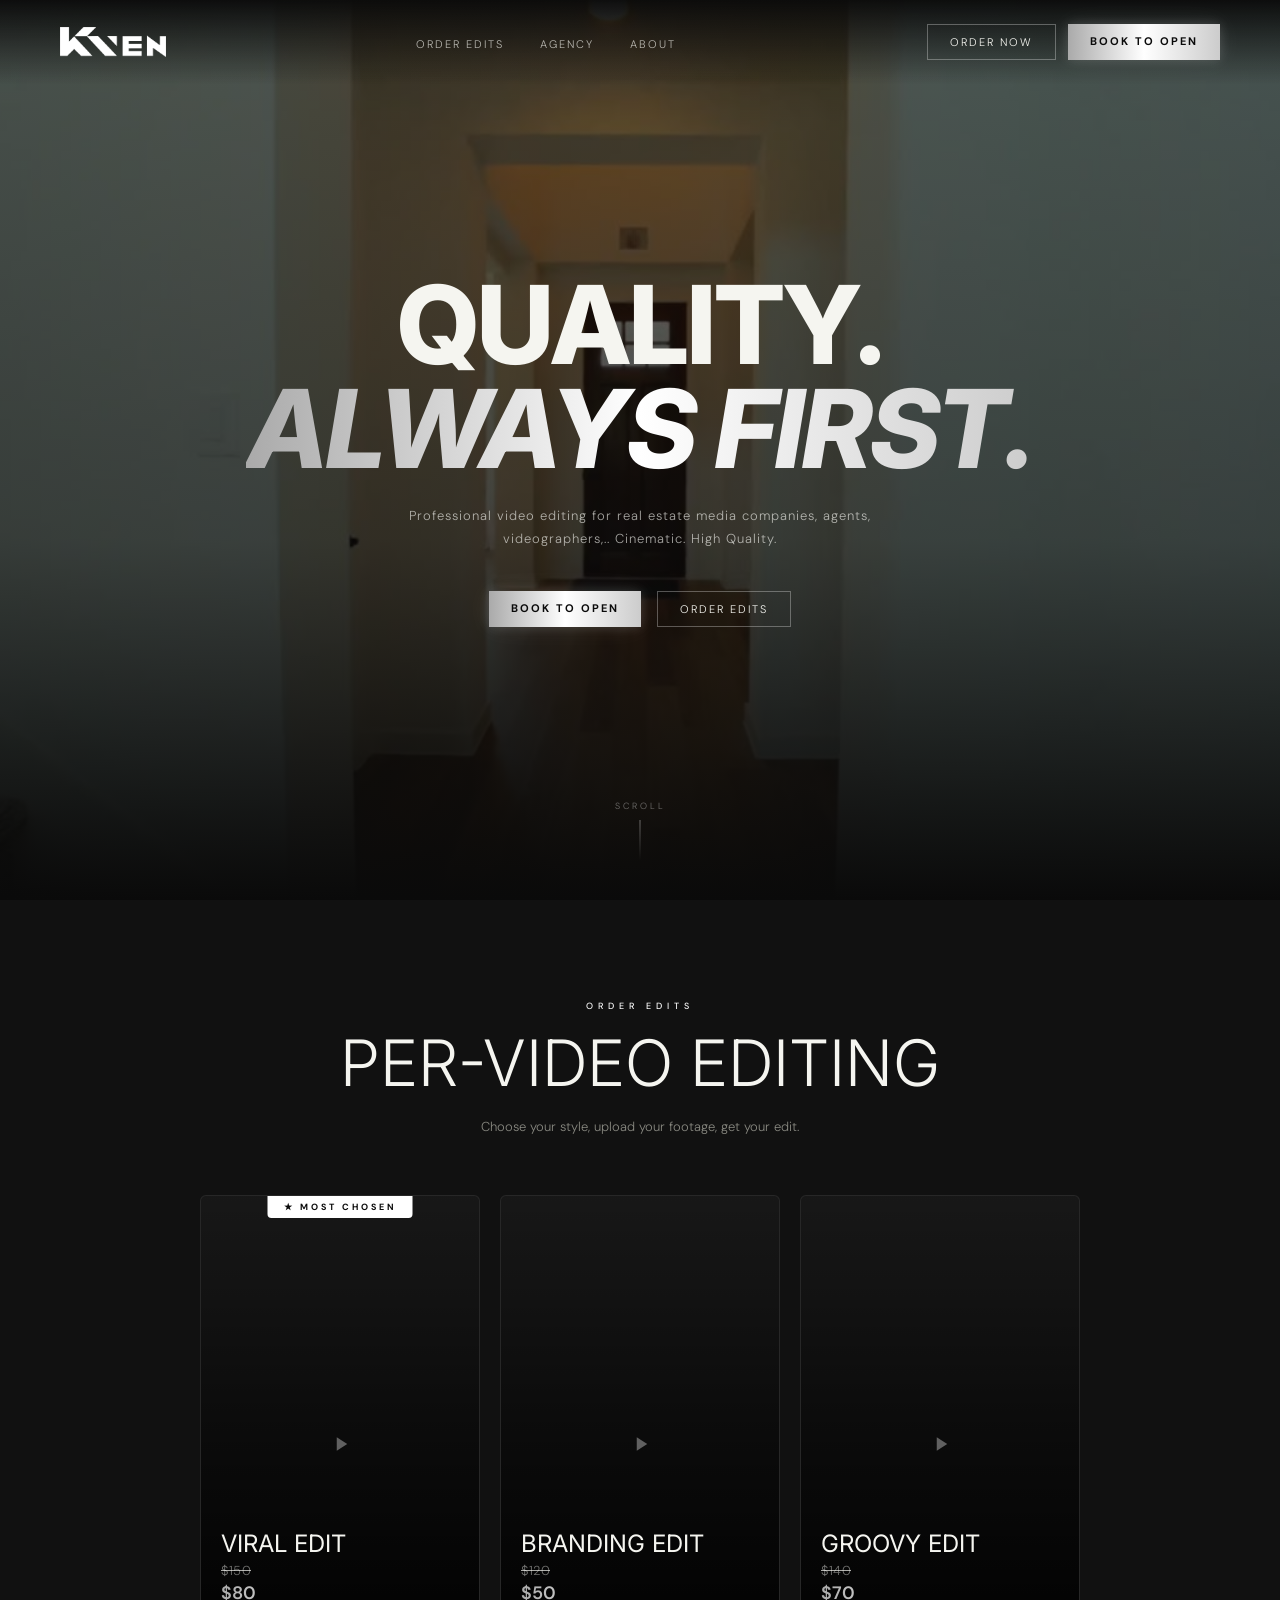
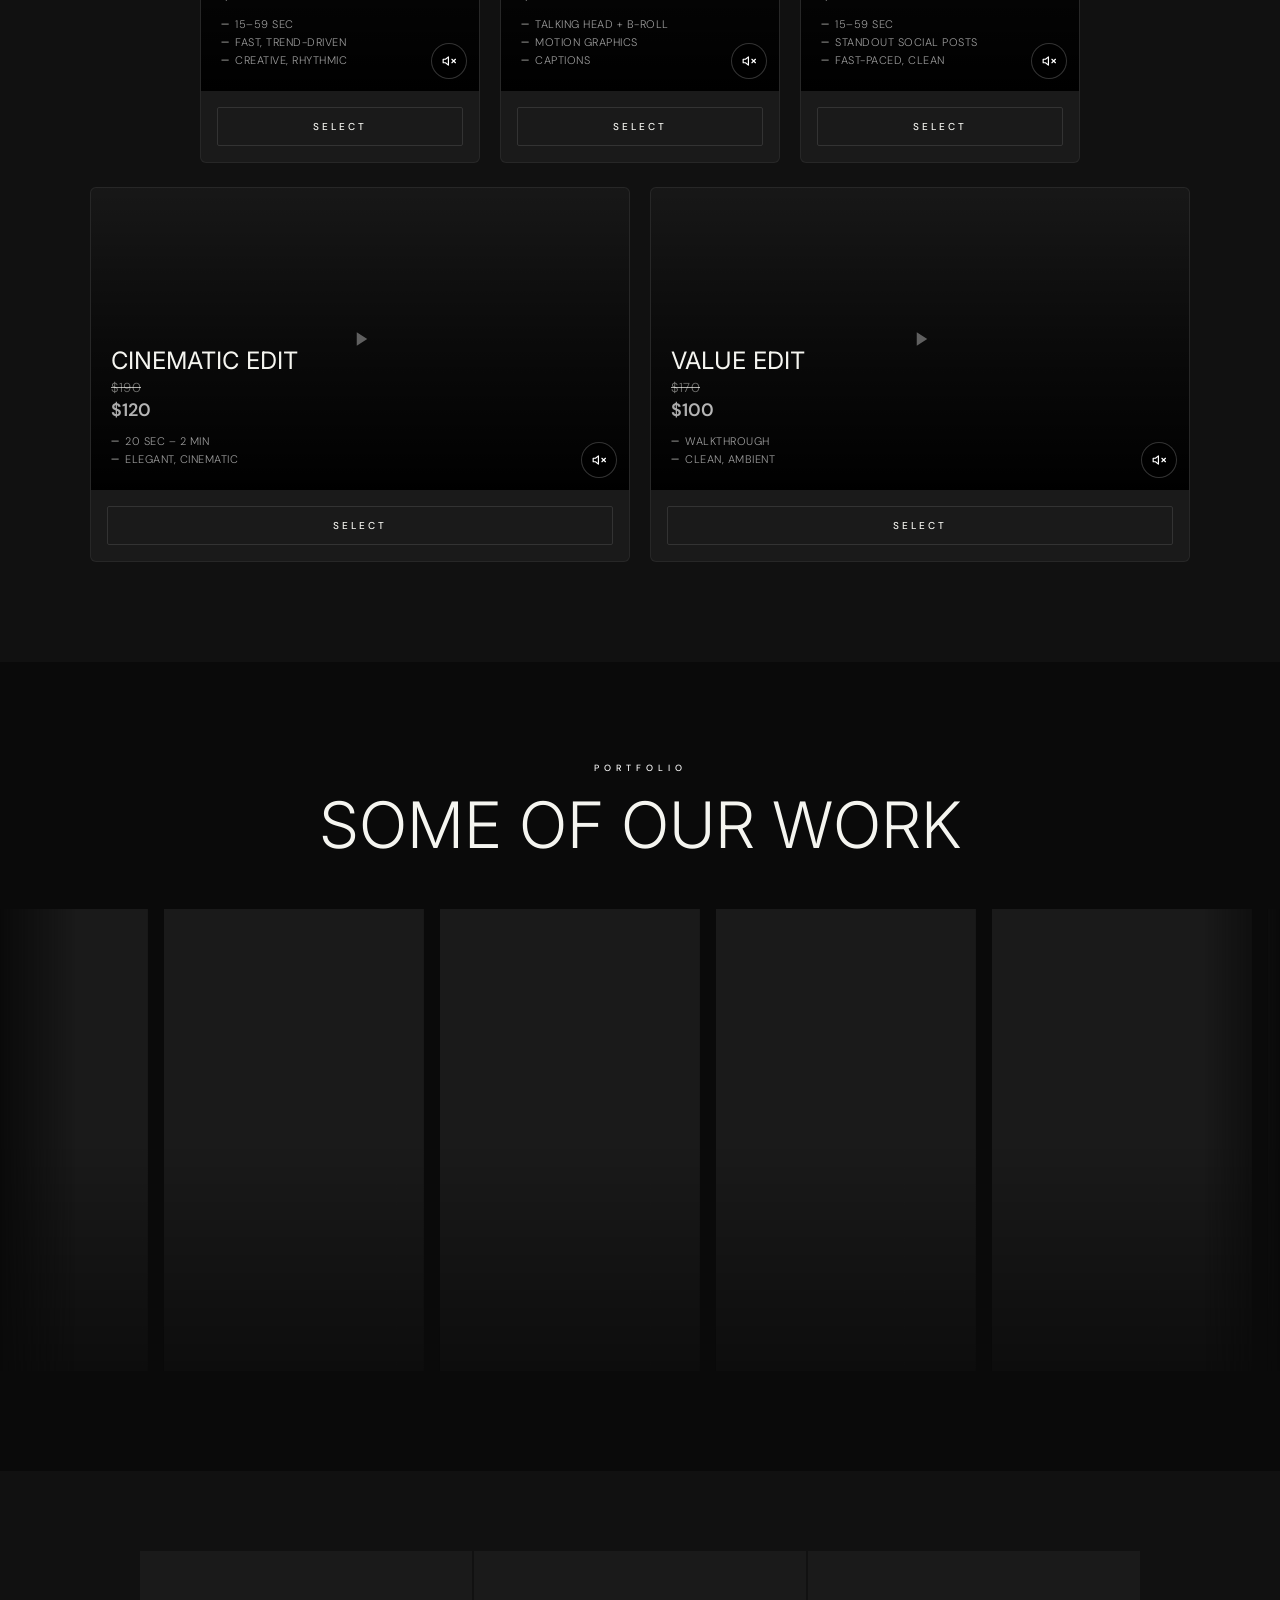
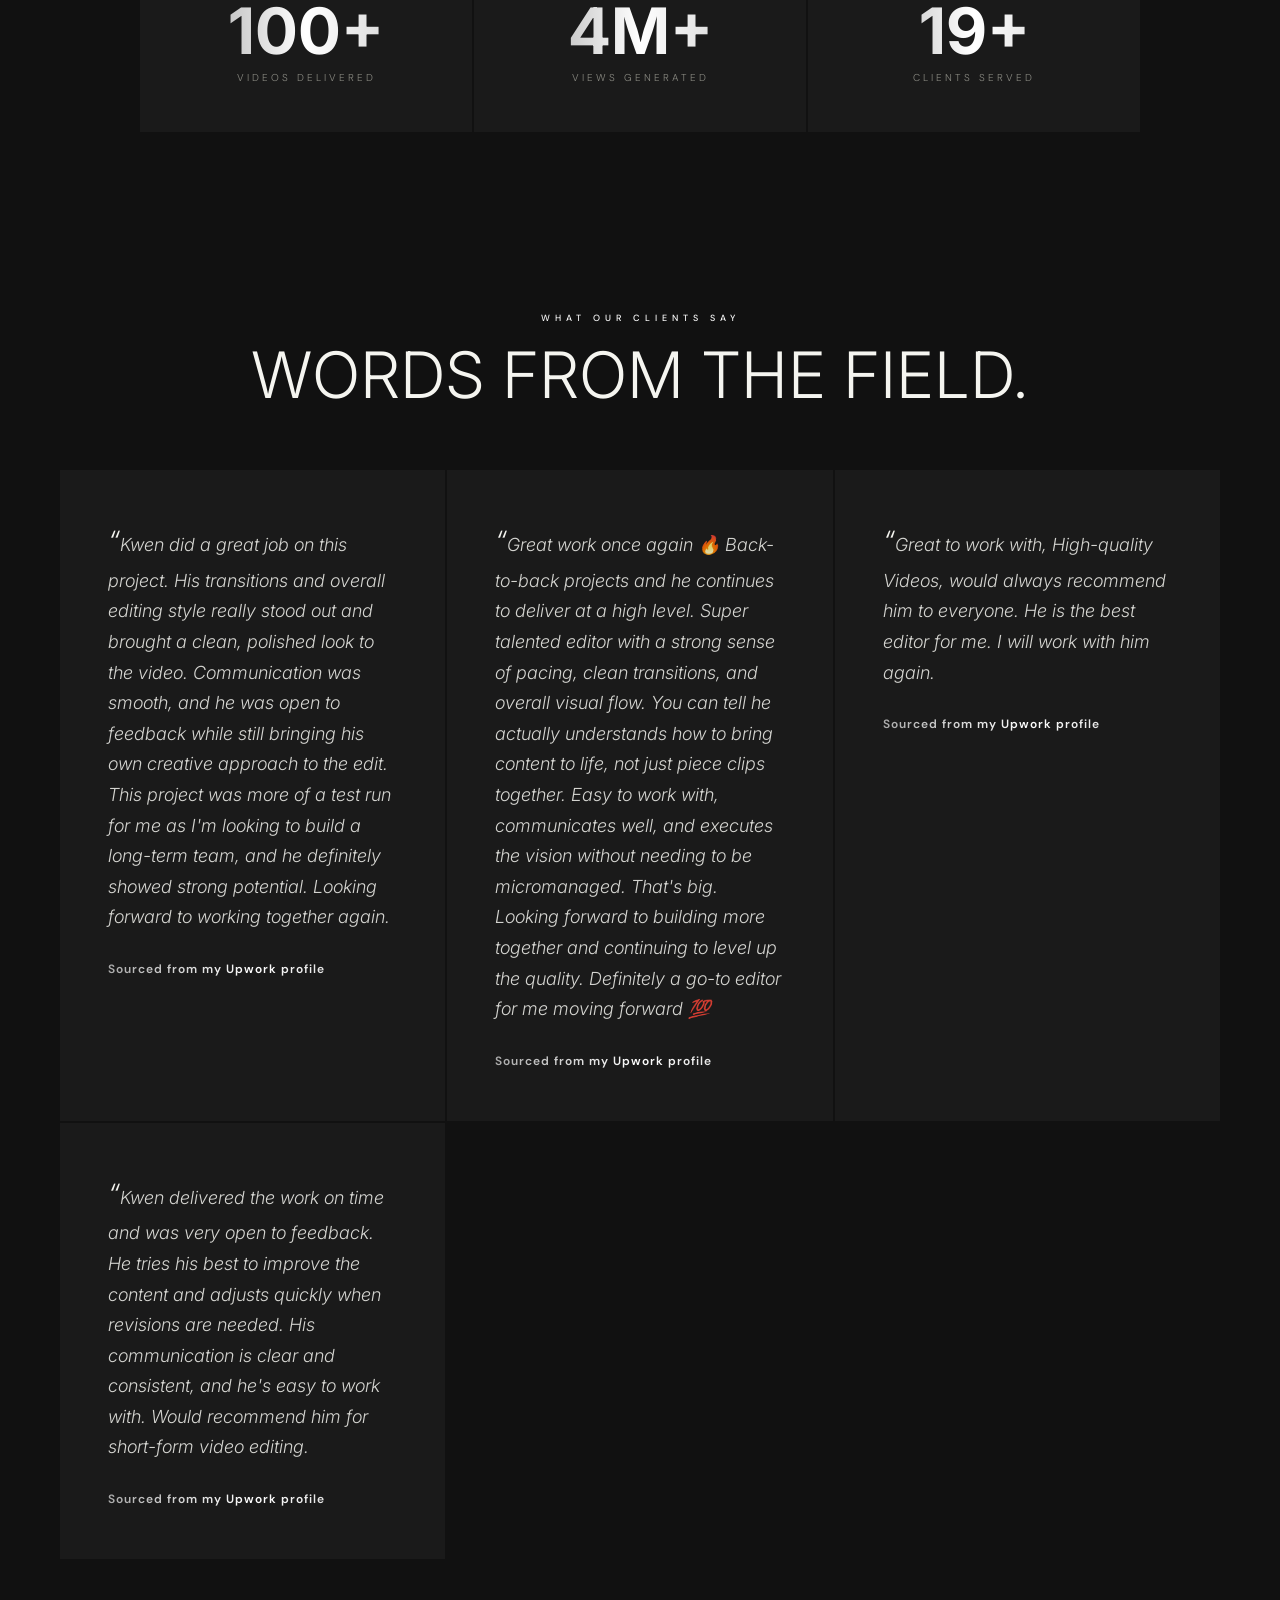
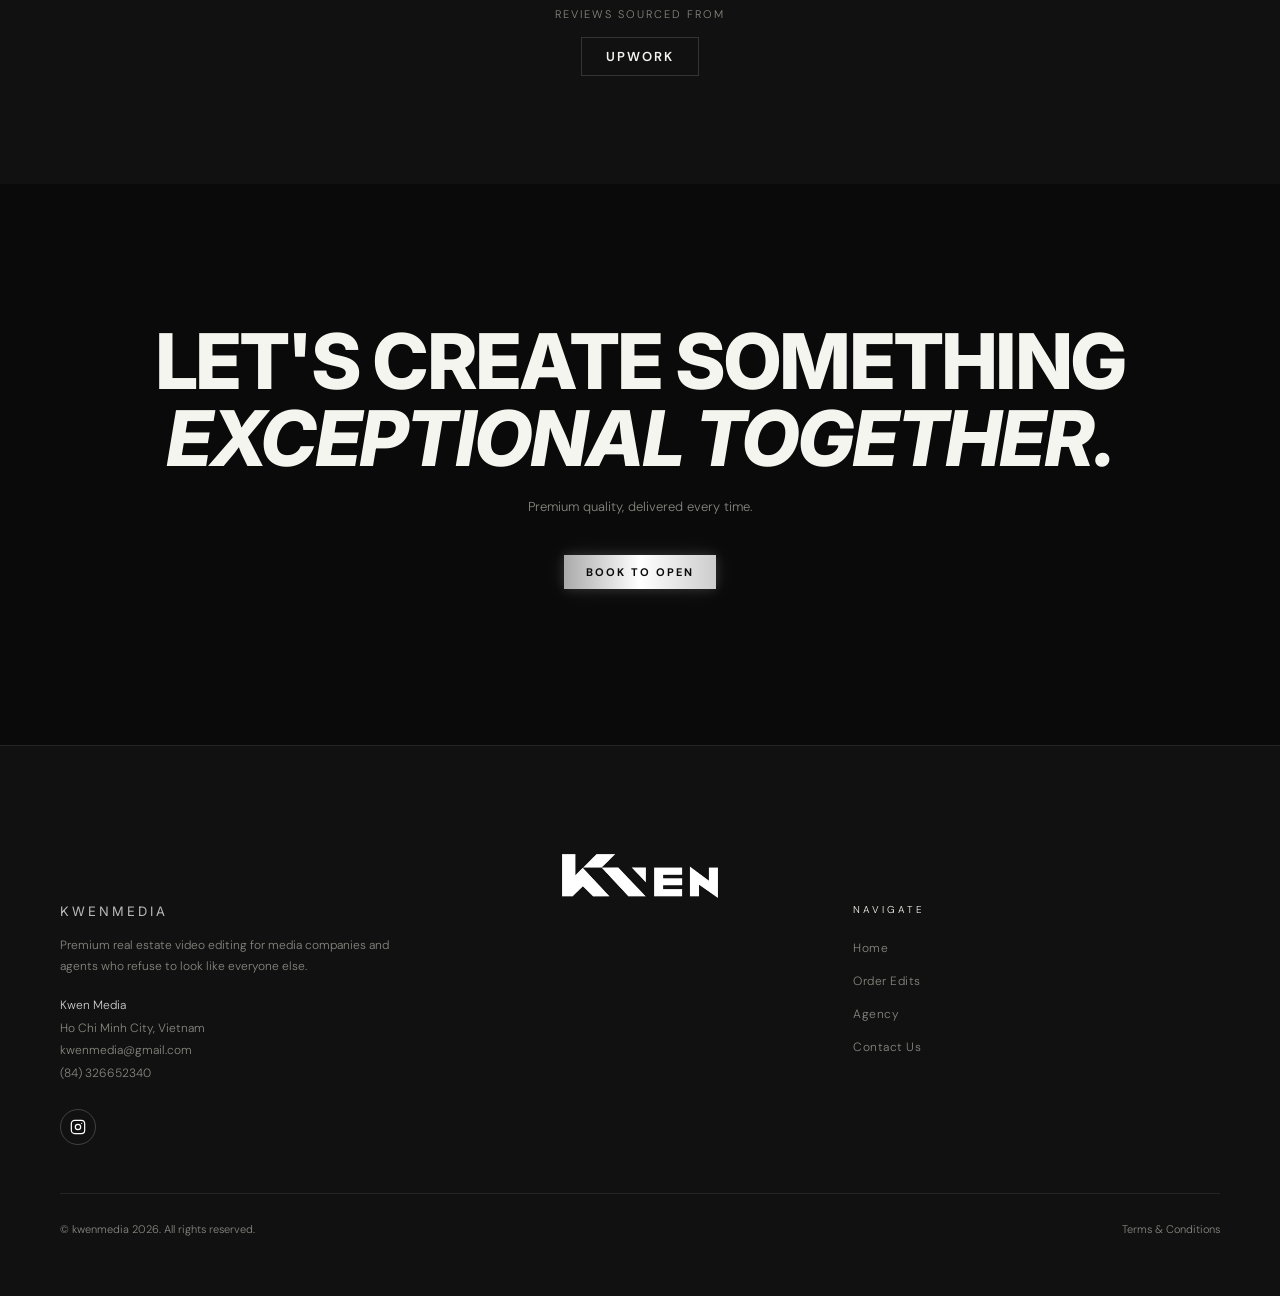
==== commit e54dfd36: "Portfolio: add 5 new vertical videos at the front Co-Authored-By: Claude Opus 5.5 <noreply@anthropic" ====
--- a/index.html
+++ b/index.html
@@ -838,6 +838,11 @@
   </div>
   <div class="showcase-track-wrap">
     <div class="showcase-track">
+      <div class="showcase-item"><div class="showcase-video-wrap"><video muted loop playsinline preload="none" poster=""><source src="work-20.mp4" type="video/mp4" /></video><div class="showcase-overlay"></div></div></div>
+      <div class="showcase-item"><div class="showcase-video-wrap"><video muted loop playsinline preload="none" poster=""><source src="work-21.mp4" type="video/mp4" /></video><div class="showcase-overlay"></div></div></div>
+      <div class="showcase-item"><div class="showcase-video-wrap"><video muted loop playsinline preload="none" poster=""><source src="work-22.mp4" type="video/mp4" /></video><div class="showcase-overlay"></div></div></div>
+      <div class="showcase-item"><div class="showcase-video-wrap"><video muted loop playsinline preload="none" poster=""><source src="work-23.mp4" type="video/mp4" /></video><div class="showcase-overlay"></div></div></div>
+      <div class="showcase-item"><div class="showcase-video-wrap"><video muted loop playsinline preload="none" poster=""><source src="work-24.mp4" type="video/mp4" /></video><div class="showcase-overlay"></div></div></div>
       <div class="showcase-item"><div class="showcase-video-wrap"><video muted loop playsinline preload="none" poster=""><source src="work-1.mp4" type="video/mp4" /></video><div class="showcase-overlay"></div></div></div>
       <div class="showcase-item"><div class="showcase-video-wrap"><video muted loop playsinline preload="none" poster=""><source src="work-2.mp4" type="video/mp4" /></video><div class="showcase-overlay"></div></div></div>
       <div class="showcase-item"><div class="showcase-video-wrap"><video muted loop playsinline preload="none" poster=""><source src="work-3.mp4" type="video/mp4" /></video><div class="showcase-overlay"></div></div></div>
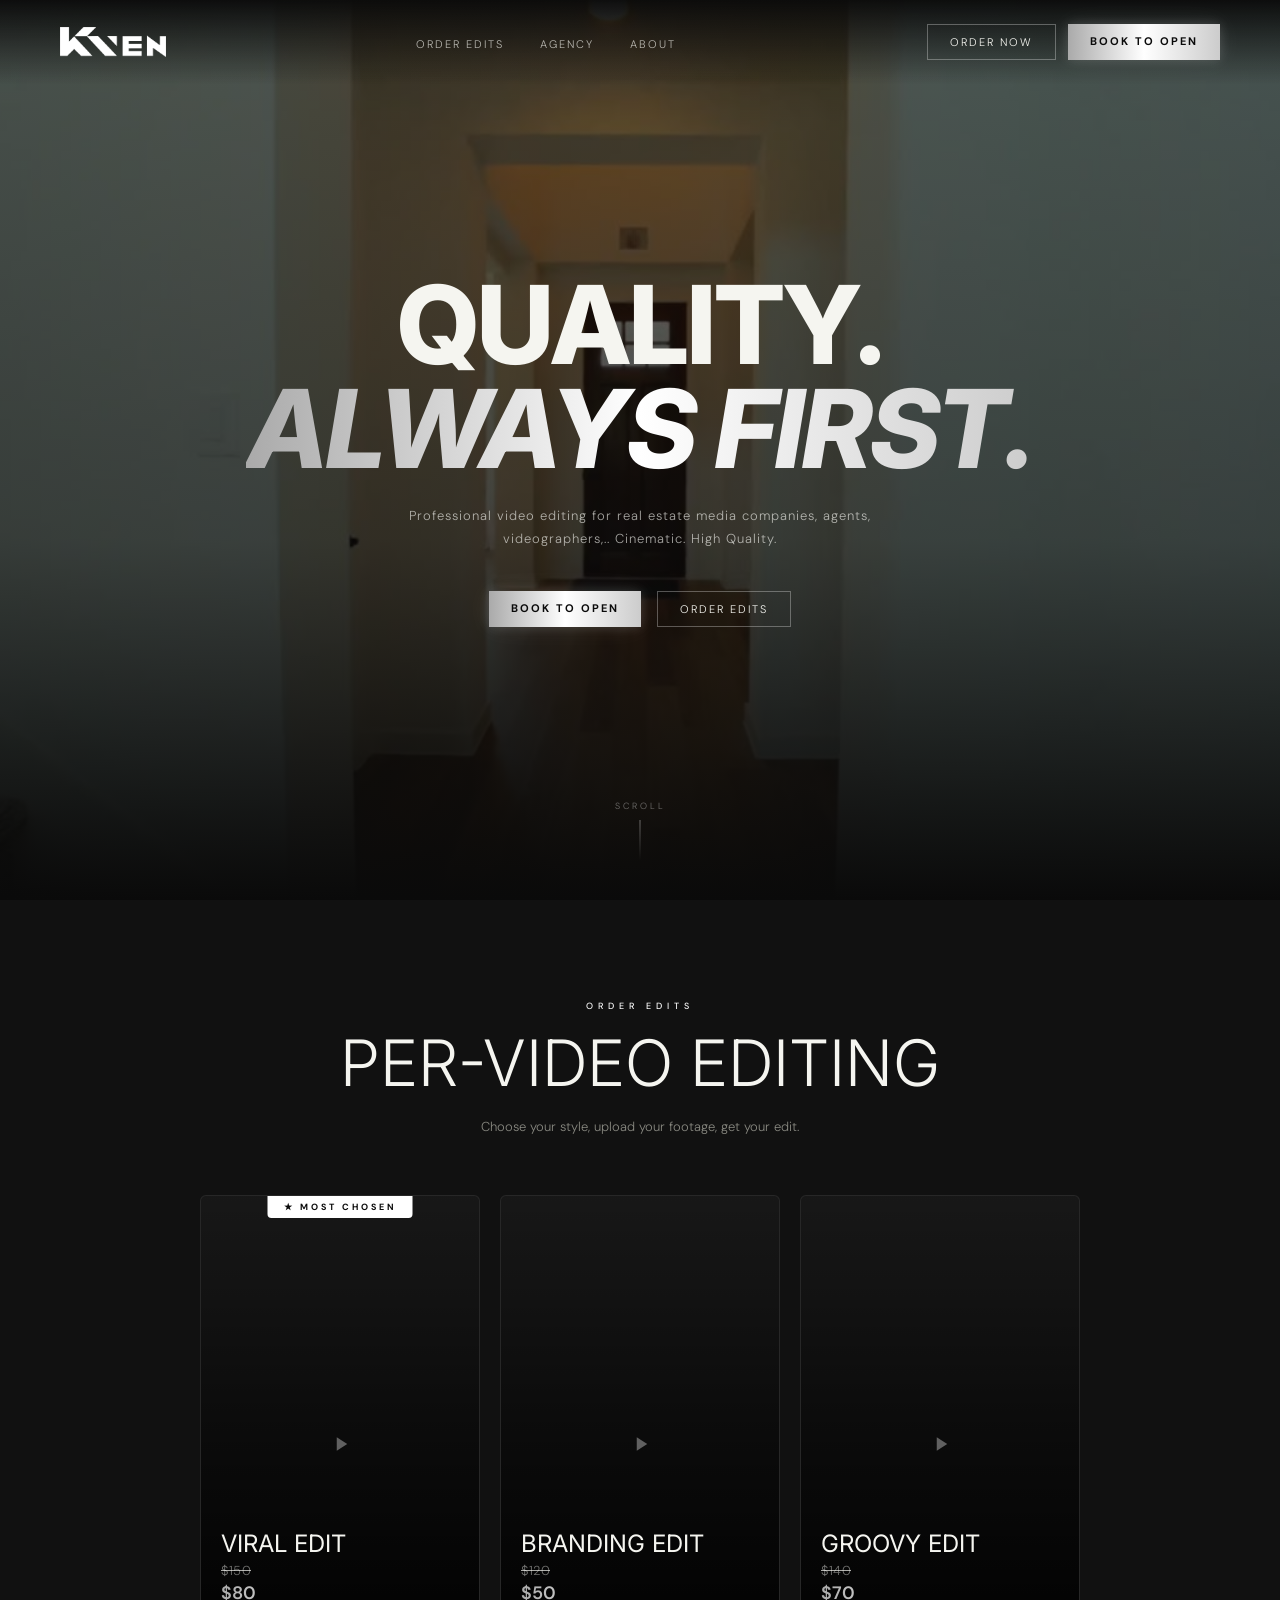
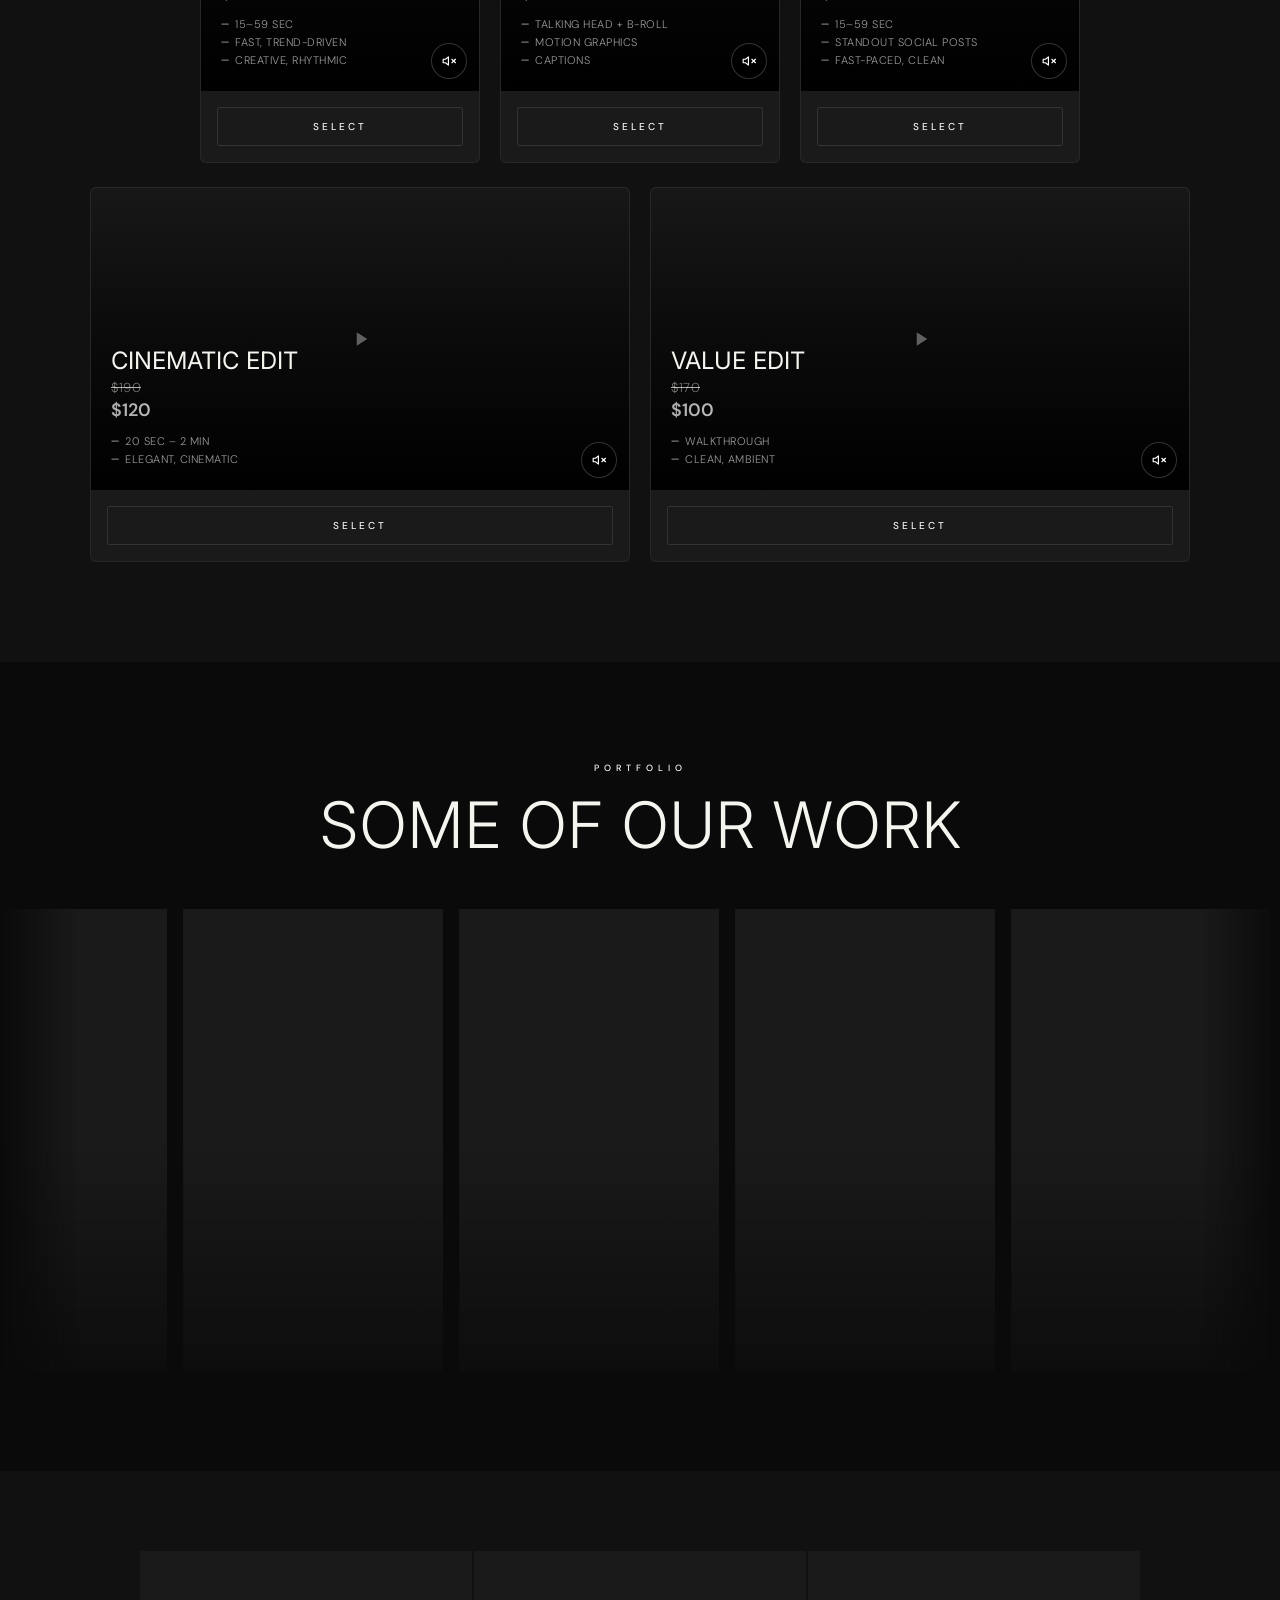
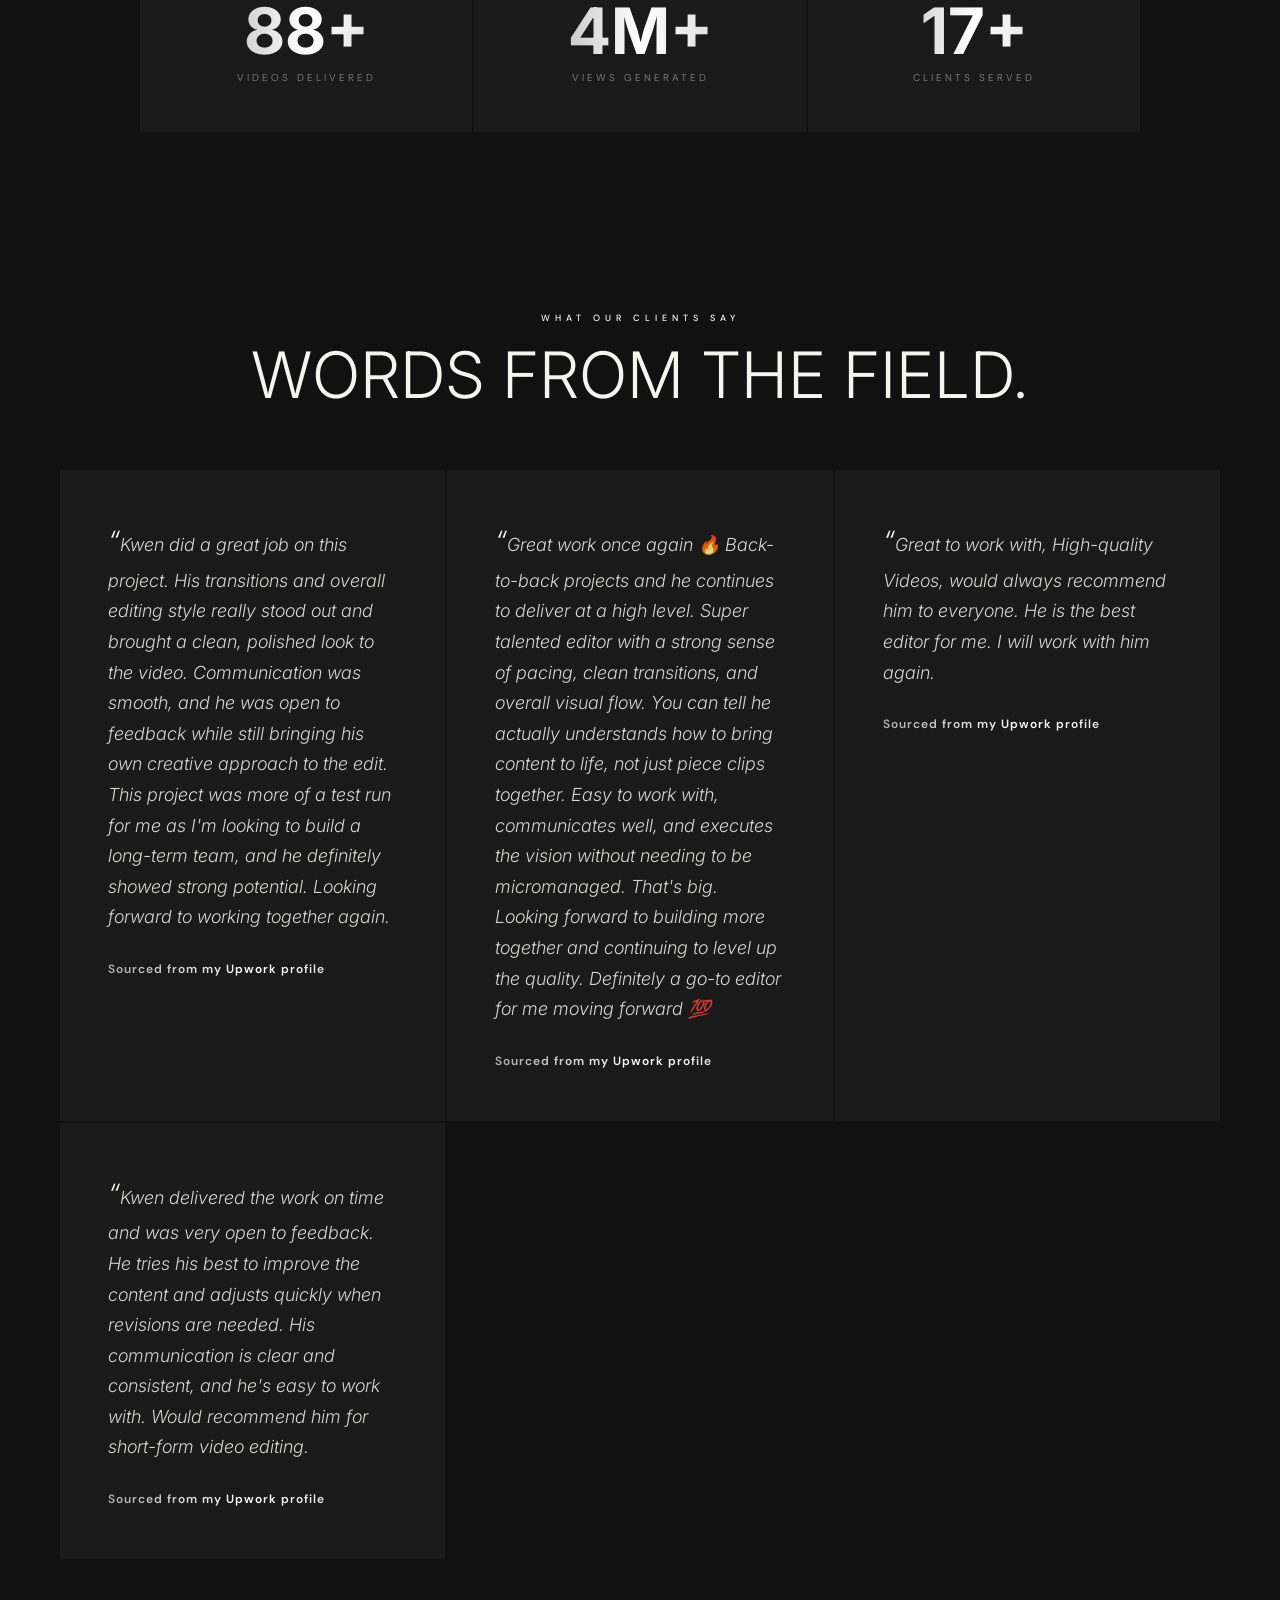
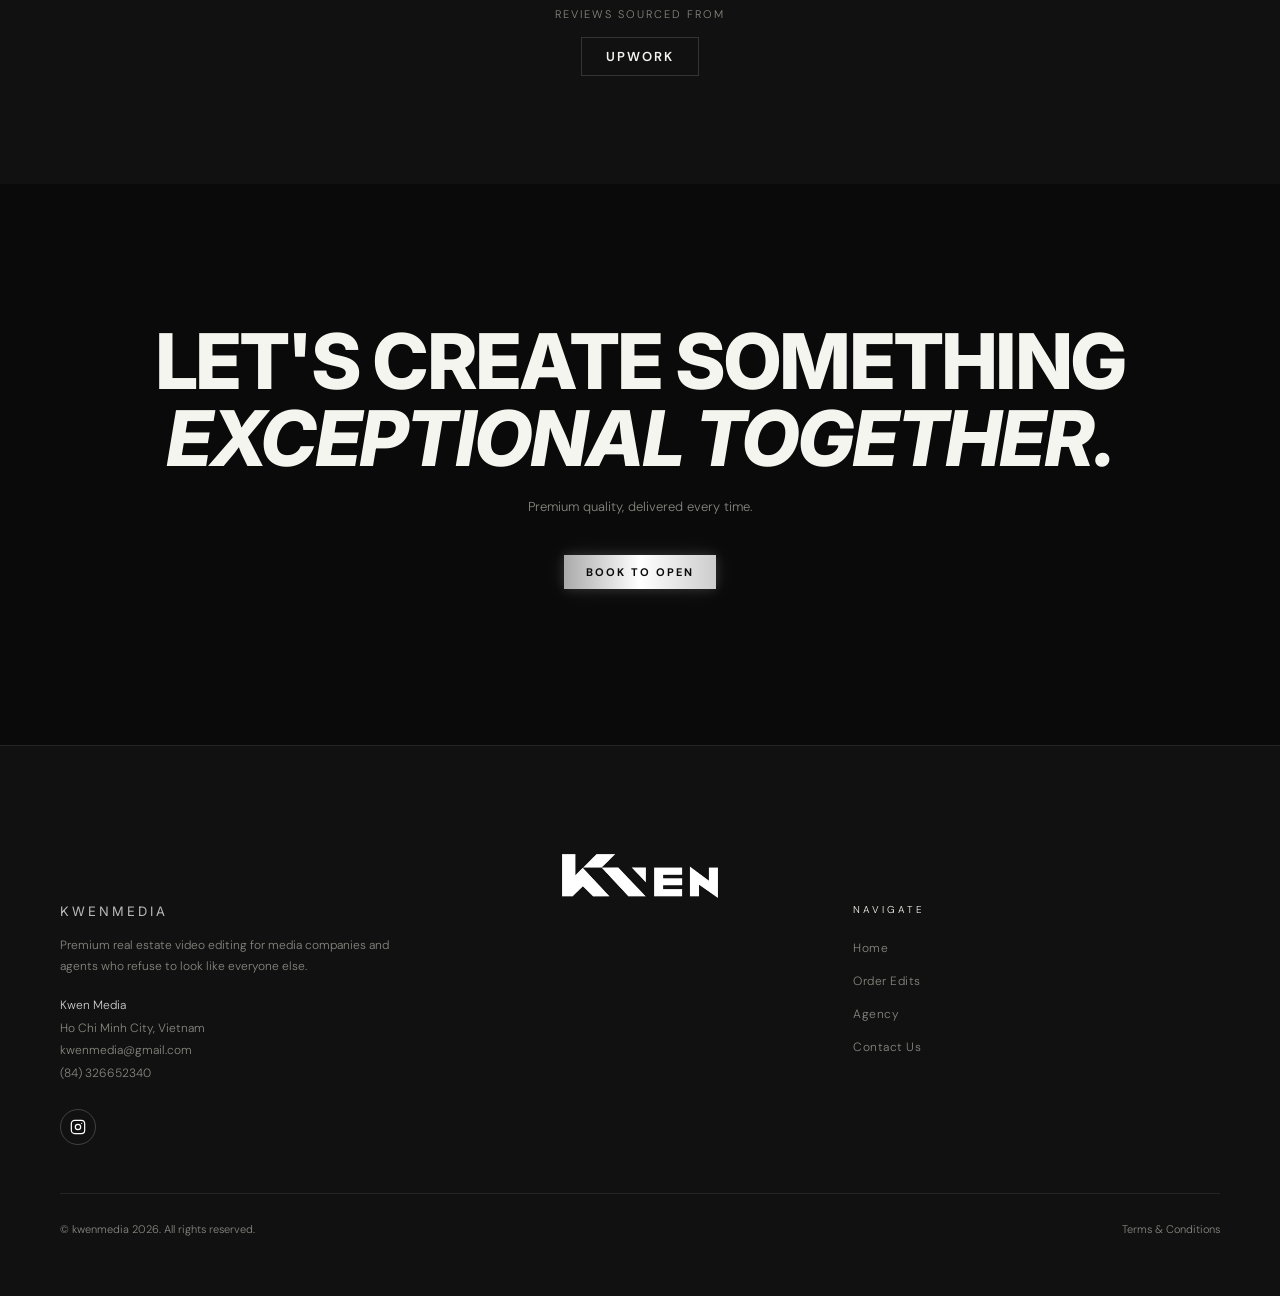
==== commit 3408b8ee: "Book to Open: contact popup (IG copy+open, Copy, WhatsApp) on all pages Co-Authored-By: Claude Opus " ====
--- a/index.html
+++ b/index.html
@@ -683,6 +683,7 @@
     /* opsz-global: Inter 18pt optical size everywhere */
     html { font-optical-sizing: none; font-variation-settings: 'opsz' 18; }
     </style>
+  <link rel="stylesheet" href="contact.css" />
 </head>
 <body>
 
@@ -1359,5 +1360,6 @@
   track.querySelectorAll('video').forEach(v => io.observe(v));
 });
 </script>
+<script src="contact.js"></script>
 </body>
 </html>
--- a/contact.css
+++ b/contact.css
@@ -0,0 +1,81 @@
+/* ── CONTACT MODAL ("Book to Open") ── */
+.cq {
+  position: fixed; inset: 0; z-index: 10000; display: none;
+  align-items: flex-start; justify-content: center;
+  background: rgba(0,0,0,.75); -webkit-backdrop-filter: blur(10px); backdrop-filter: blur(10px);
+  overflow-y: auto; padding: 24px 16px;
+}
+.cq.active { display: flex; }
+body.cq-open { overflow: hidden; }
+.cq-card {
+  position: relative; width: 100%; max-width: 640px; margin: auto;
+  background: #111; border: 1px solid rgba(255,255,255,.08); border-radius: 6px;
+  padding: 44px 40px 36px; color: #f5f5f0; font-family: 'DM Sans', sans-serif;
+  animation: cq-in .25s ease;
+}
+@keyframes cq-in { from { opacity: 0; transform: translateY(12px); } to { opacity: 1; transform: none; } }
+.cq-x { position: absolute; top: 16px; right: 18px; background: none; border: none; color: #f5f5f0; font-size: 26px; line-height: 1; cursor: pointer; opacity: .6; }
+.cq-x:hover { opacity: 1; }
+.cq-l { display: block; font-size: 10px; letter-spacing: 3px; text-transform: uppercase; color: #888880; }
+.cq h3 {
+  font-family: 'Inter', sans-serif; font-optical-sizing: none; font-variation-settings: 'opsz' 18;
+  font-size: clamp(30px, 5vw, 42px); font-weight: 800; letter-spacing: -0.03em;
+  text-transform: uppercase; line-height: 1; margin: 12px 0 0;
+}
+.cq-intro { font-size: 15px; line-height: 1.65; color: rgba(245,245,240,.75); margin: 16px 0 0; padding-bottom: 24px; border-bottom: 1px solid rgba(255,255,255,.08); }
+.cq-ways { display: grid; grid-template-columns: 110px 1fr; gap: 10px 16px; padding: 20px 0; border-bottom: 1px solid rgba(255,255,255,.08); margin: 0; }
+.cq-ways dt { font-size: 10px; letter-spacing: 3px; text-transform: uppercase; color: #888880; padding-top: 3px; }
+.cq-ways dd { margin: 0; font-size: 15px; }
+.cq-ways a { color: inherit; text-decoration: none; }
+.cq-ways a:hover { text-decoration: underline; }
+.cq-grid { display: grid; grid-template-columns: 1fr 1fr; gap: 18px 20px; margin-top: 22px; }
+.cq-row { display: flex; flex-direction: column; gap: 8px; }
+.cq-full { grid-column: 1 / -1; }
+.cq input, .cq textarea {
+  width: 100%; background: #0a0a0a; color: #f5f5f0;
+  border: 1px solid rgba(255,255,255,.12); border-radius: 3px;
+  padding: 14px 16px; font: 400 15px 'DM Sans', sans-serif; outline: none; transition: border-color .2s;
+}
+.cq textarea { min-height: 110px; resize: vertical; line-height: 1.6; }
+.cq #cqMsg { min-height: 170px; font-size: 14.5px; line-height: 1.7; }
+.cq input::placeholder, .cq textarea::placeholder { color: rgba(245,245,240,.35); }
+.cq input:focus, .cq textarea:focus { border-color: #f5f5f0; }
+.cq input.err { border-color: #ff6b6b; }
+.cq-chips { display: flex; flex-wrap: wrap; gap: 8px; }
+.cq-chips button {
+  background: transparent; color: rgba(245,245,240,.8); border: 1px solid rgba(255,255,255,.18);
+  border-radius: 3px; padding: 10px 14px; font: 500 12px 'DM Sans', sans-serif; letter-spacing: .5px; cursor: pointer;
+  transition: all .2s;
+}
+.cq-chips button:hover { border-color: #f5f5f0; color: #f5f5f0; }
+.cq-chips button.on { background: #f5f5f0; color: #0a0a0a; border-color: #f5f5f0; }
+.cq-msg-l { margin: 24px 0 10px; }
+.cq-act { display: flex; gap: 12px; margin-top: 22px; }
+.cq-btn {
+  display: inline-flex; align-items: center; justify-content: center; gap: 12px;
+  padding: 18px 24px; border-radius: 2px; cursor: pointer; text-decoration: none;
+  font: 600 12px 'DM Sans', sans-serif; letter-spacing: 3px; text-transform: uppercase; transition: all .2s;
+}
+.cq-btn-solid { flex: 1; background: #f5f5f0; color: #0a0a0a; border: 1px solid #f5f5f0; }
+.cq-btn-solid:hover { background: #fff; transform: translateY(-1px); }
+.cq-btn-line { background: transparent; color: #f5f5f0; border: 1px solid rgba(255,255,255,.2); min-width: 120px; }
+.cq-btn-line:hover { border-color: #f5f5f0; }
+.cq-btn-wa { display: flex; width: 100%; margin-top: 12px; background: transparent; color: #f5f5f0; border: 1px solid rgba(255,255,255,.35); }
+.cq-btn-wa:hover { background: #f5f5f0; color: #0a0a0a; }
+.cq-note { margin-top: 18px; font-size: 13px; line-height: 1.6; color: #888880; }
+#cqToast {
+  position: fixed; left: 50%; bottom: 28px; transform: translate(-50%, 20px); z-index: 10001;
+  background: #f5f5f0; color: #0a0a0a; padding: 14px 22px; border-radius: 3px;
+  font: 500 13px 'DM Sans', sans-serif; letter-spacing: .3px; box-shadow: 0 10px 30px rgba(0,0,0,.4);
+  opacity: 0; pointer-events: none; transition: opacity .25s, transform .25s; max-width: 90vw; text-align: center;
+}
+#cqToast.show { opacity: 1; transform: translate(-50%, 0); }
+@media (max-width: 560px) {
+  .cq-card { padding: 40px 22px 28px; }
+  .cq-ways { grid-template-columns: 1fr; gap: 2px; }
+  .cq-ways dd { margin-bottom: 10px; }
+  .cq-grid { grid-template-columns: 1fr; }
+  .cq-act { gap: 8px; }
+  .cq-btn { padding: 16px 12px; letter-spacing: 1.5px; font-size: 11px; gap: 8px; }
+  .cq-btn-line { min-width: 78px; }
+}
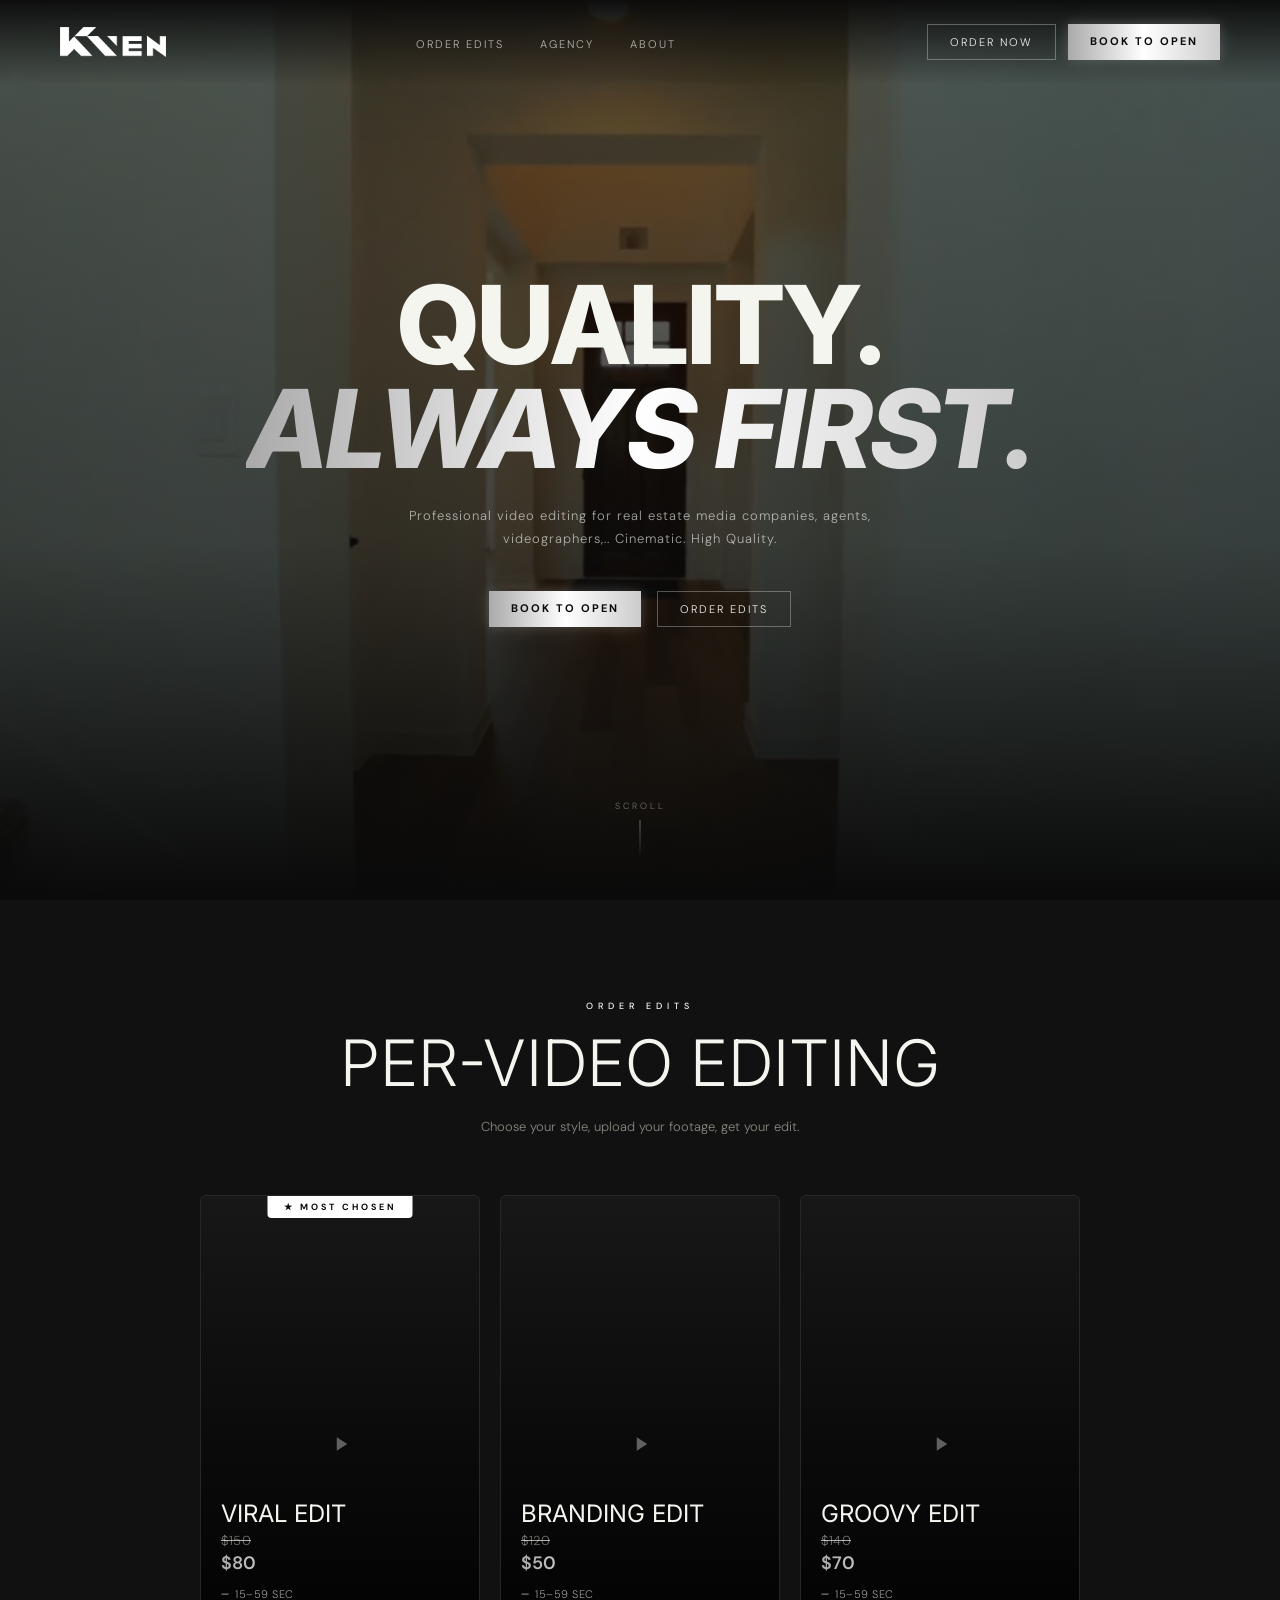
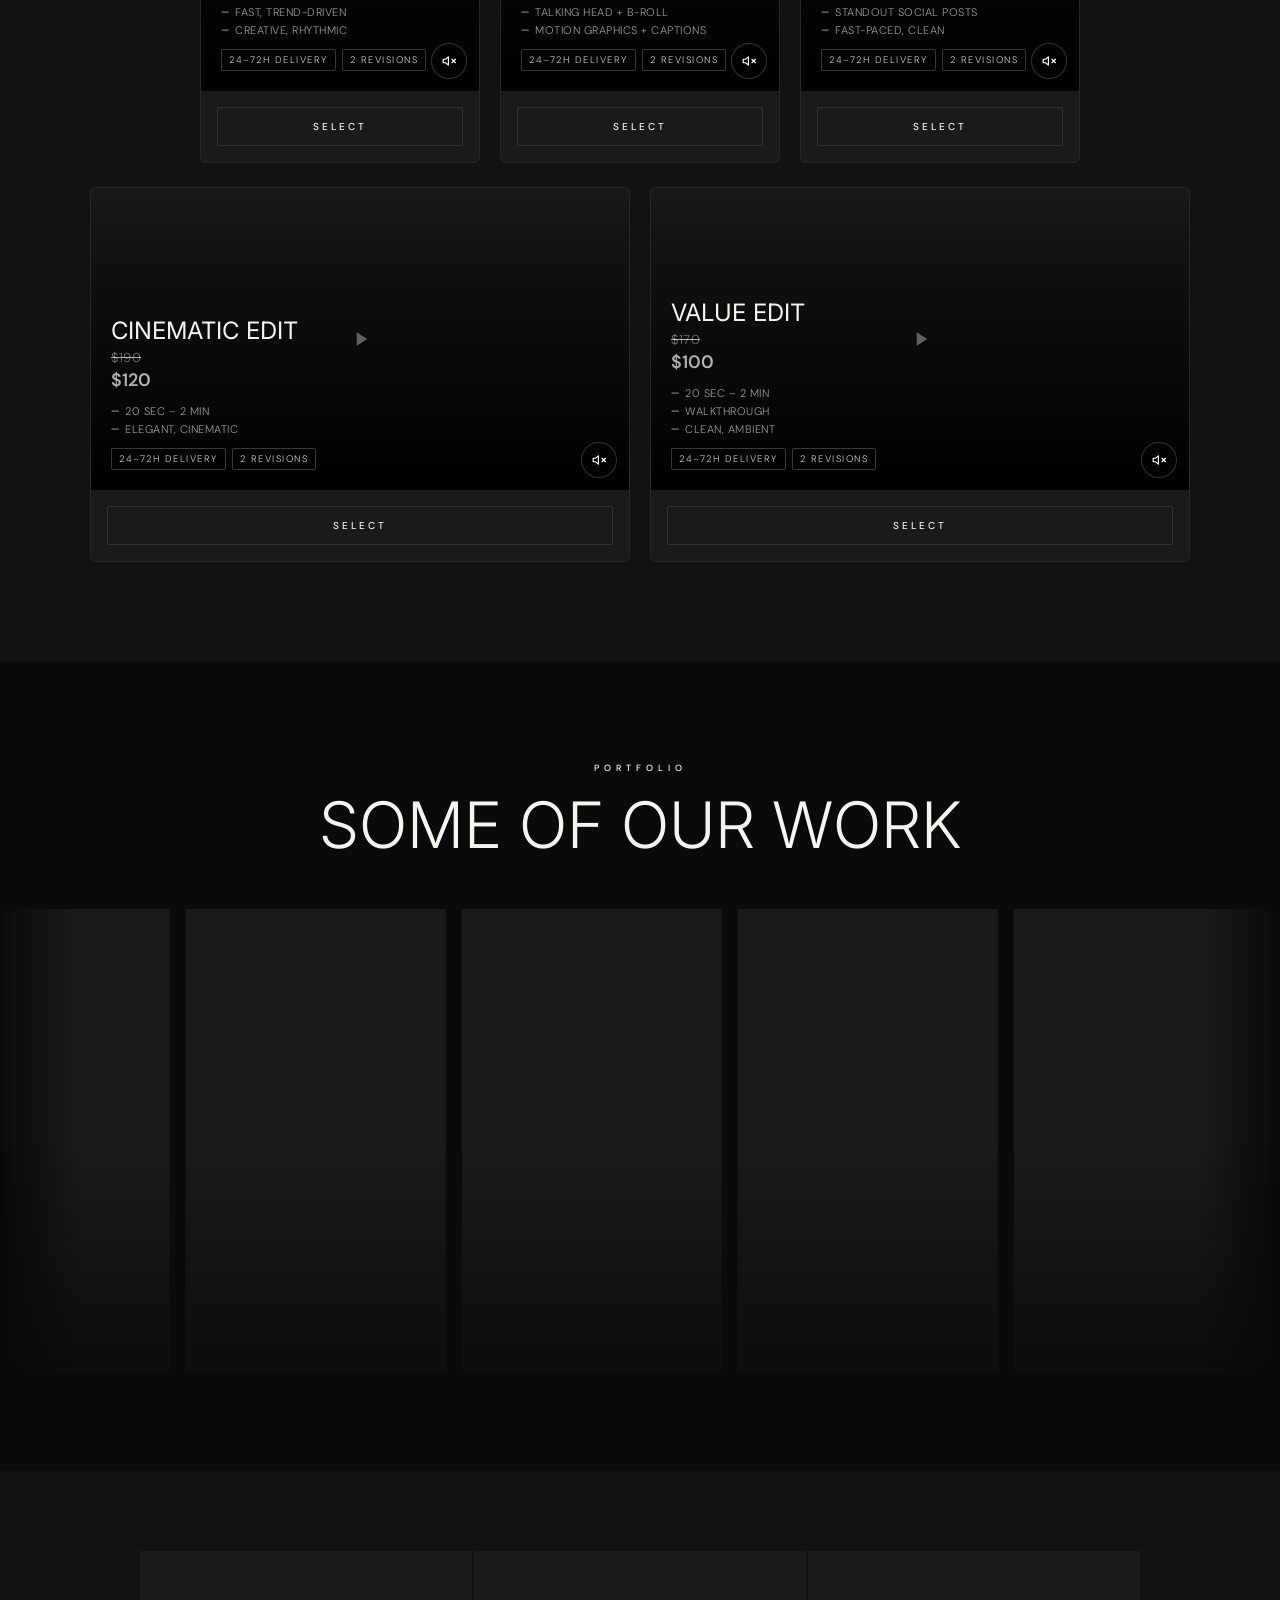
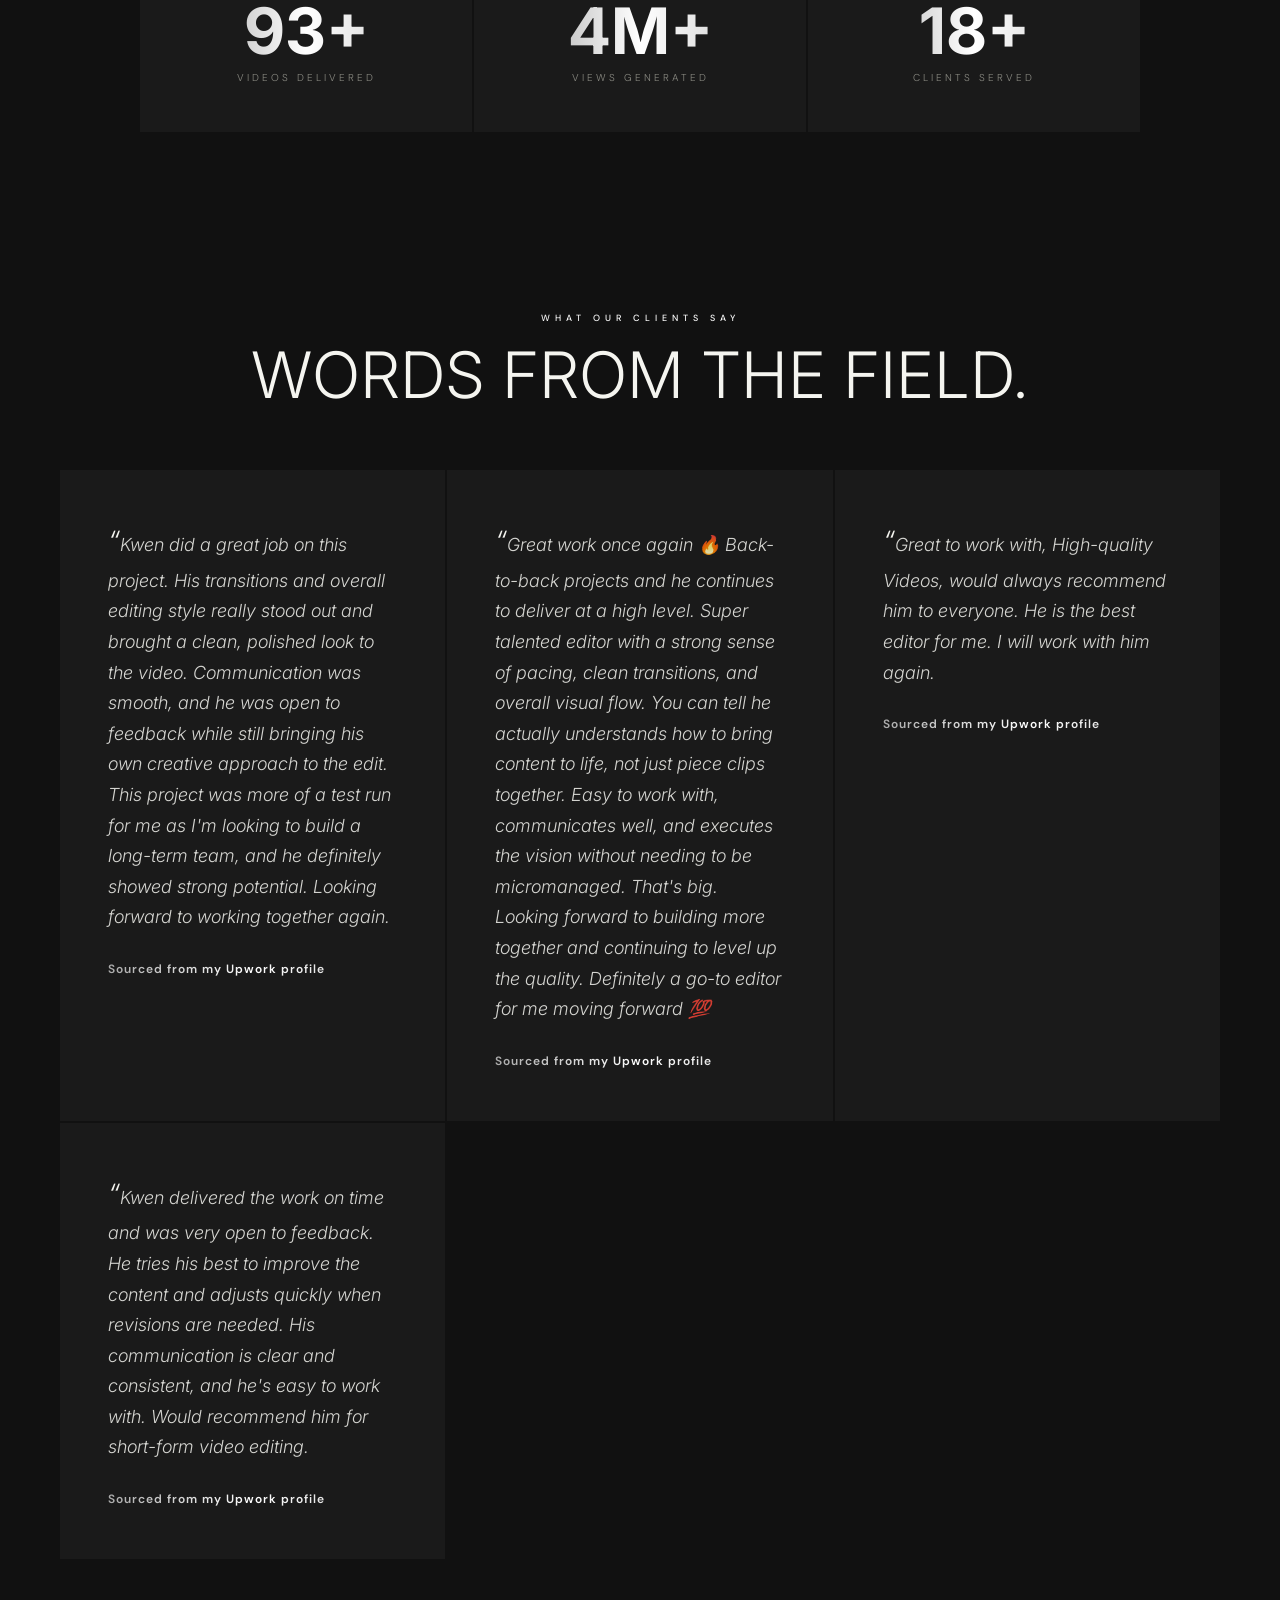
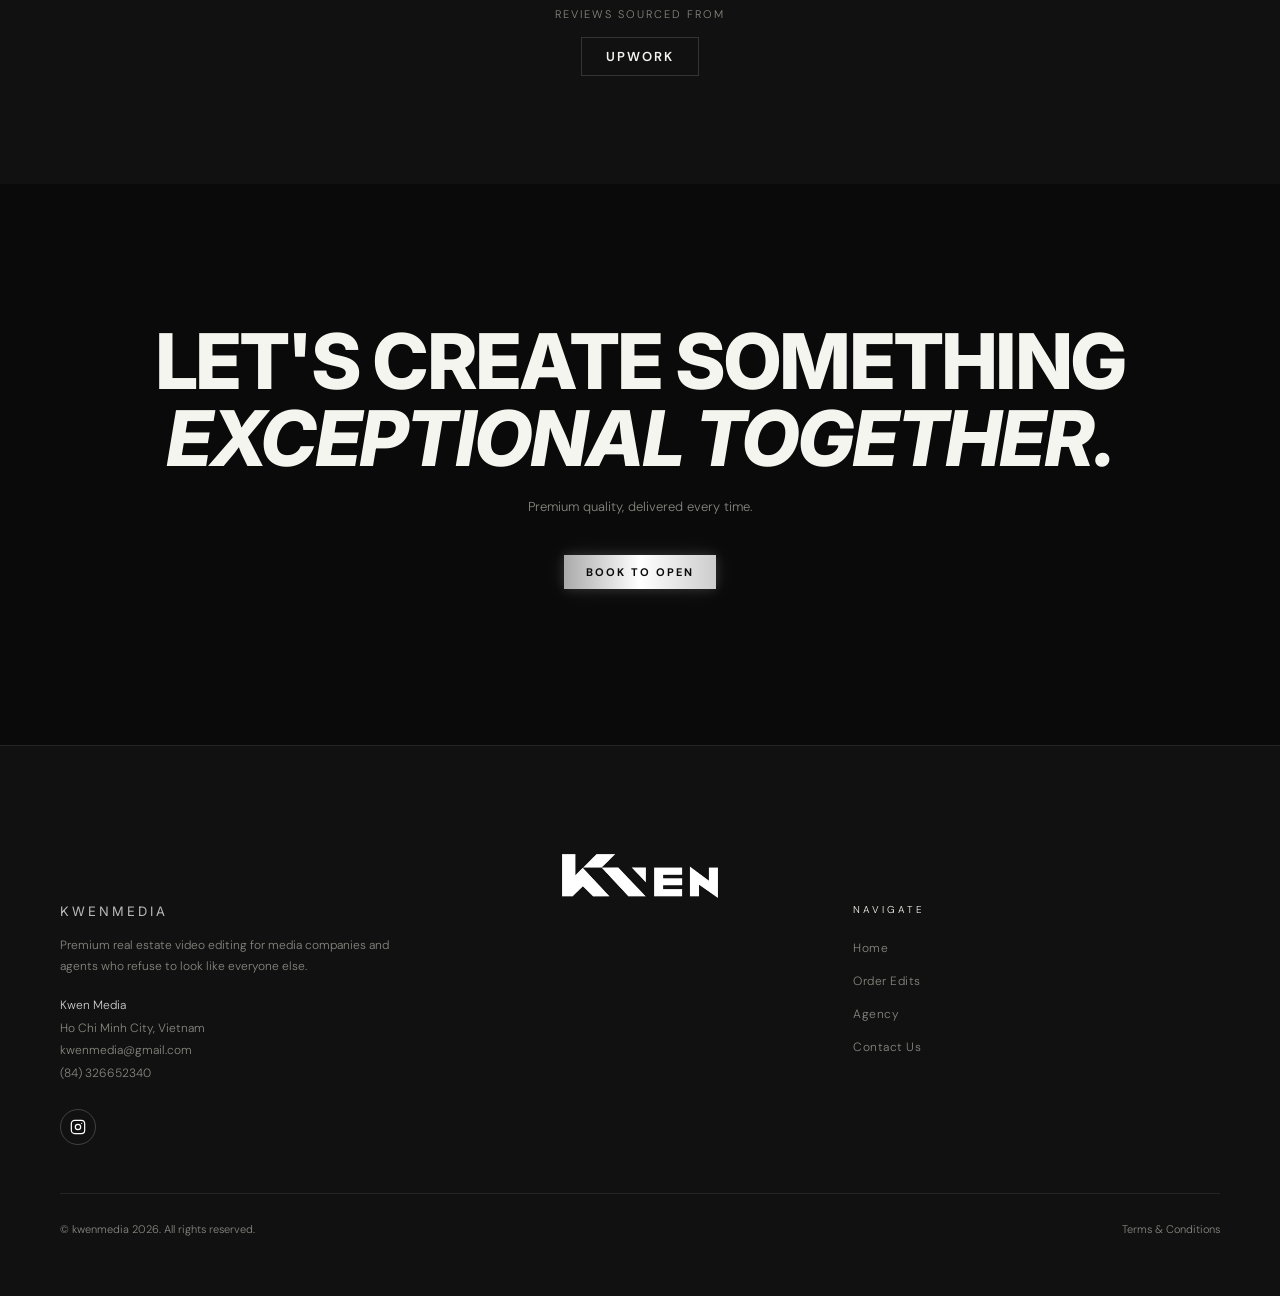
==== commit f05c7801: "Packages: 24-72h delivery + 2 revisions tags, durations, max 3 feature lines Co-Authored-By: Claude " ====
--- a/index.html
+++ b/index.html
@@ -592,6 +592,12 @@
       opacity: 0; pointer-events: none; transition: opacity .25s, transform .25s; max-width: 90vw; text-align: center;
     }
     #reqToast.show { opacity: 1; transform: translate(-50%, 0); }
+    .pkg-meta { display: flex; flex-wrap: wrap; gap: 6px; margin-top: 12px; }
+    .pkg-meta span {
+      font-size: 9.5px; letter-spacing: 1.5px; color: rgba(245,245,240,.85);
+      border: 1px solid rgba(255,255,255,.22); border-radius: 2px; padding: 4px 7px;
+      background: rgba(0,0,0,.35);
+    }
     /* ── ORDER REQUEST MODAL (n4-style) ── */
     .req {
       position: fixed; inset: 0; z-index: 10000; display: none;
@@ -744,6 +750,7 @@
             <div class="pkg-old">$150</div>
             <div class="pkg-price">$80</div>
             <ul class="pkg-features"><li>15–59 SEC</li><li>FAST, TREND-DRIVEN</li><li>CREATIVE, RHYTHMIC</li></ul>
+            <div class="pkg-meta"><span>24–72H DELIVERY</span><span>2 REVISIONS</span></div>
           </div>
           <button type="button" class="pkg-mute" aria-label="Unmute"><svg class="ic-muted" width="14" height="14" viewBox="0 0 24 24" fill="none" stroke="currentColor" stroke-width="2" stroke-linecap="round" stroke-linejoin="round"><polygon points="11 5 6 9 2 9 2 15 6 15 11 19 11 5"/><line x1="23" y1="9" x2="17" y2="15"/><line x1="17" y1="9" x2="23" y2="15"/></svg><svg class="ic-sound" width="14" height="14" viewBox="0 0 24 24" fill="none" stroke="currentColor" stroke-width="2" stroke-linecap="round" stroke-linejoin="round"><polygon points="11 5 6 9 2 9 2 15 6 15 11 19 11 5"/><path d="M15.5 8.5a5 5 0 0 1 0 7"/><path d="M19 5a10 10 0 0 1 0 14"/></svg></button>
         </div>
@@ -761,7 +768,8 @@
             <div class="pkg-name">BRANDING EDIT</div>
             <div class="pkg-old">$120</div>
             <div class="pkg-price">$50</div>
-            <ul class="pkg-features"><li>TALKING HEAD + B-ROLL</li><li>MOTION GRAPHICS</li><li>CAPTIONS</li></ul>
+            <ul class="pkg-features"><li>15–59 SEC</li><li>TALKING HEAD + B-ROLL</li><li>MOTION GRAPHICS + CAPTIONS</li></ul>
+            <div class="pkg-meta"><span>24–72H DELIVERY</span><span>2 REVISIONS</span></div>
           </div>
           <button type="button" class="pkg-mute" aria-label="Unmute"><svg class="ic-muted" width="14" height="14" viewBox="0 0 24 24" fill="none" stroke="currentColor" stroke-width="2" stroke-linecap="round" stroke-linejoin="round"><polygon points="11 5 6 9 2 9 2 15 6 15 11 19 11 5"/><line x1="23" y1="9" x2="17" y2="15"/><line x1="17" y1="9" x2="23" y2="15"/></svg><svg class="ic-sound" width="14" height="14" viewBox="0 0 24 24" fill="none" stroke="currentColor" stroke-width="2" stroke-linecap="round" stroke-linejoin="round"><polygon points="11 5 6 9 2 9 2 15 6 15 11 19 11 5"/><path d="M15.5 8.5a5 5 0 0 1 0 7"/><path d="M19 5a10 10 0 0 1 0 14"/></svg></button>
         </div>
@@ -780,6 +788,7 @@
             <div class="pkg-old">$140</div>
             <div class="pkg-price">$70</div>
             <ul class="pkg-features"><li>15–59 SEC</li><li>STANDOUT SOCIAL POSTS</li><li>FAST-PACED, CLEAN</li></ul>
+            <div class="pkg-meta"><span>24–72H DELIVERY</span><span>2 REVISIONS</span></div>
           </div>
           <button type="button" class="pkg-mute" aria-label="Unmute"><svg class="ic-muted" width="14" height="14" viewBox="0 0 24 24" fill="none" stroke="currentColor" stroke-width="2" stroke-linecap="round" stroke-linejoin="round"><polygon points="11 5 6 9 2 9 2 15 6 15 11 19 11 5"/><line x1="23" y1="9" x2="17" y2="15"/><line x1="17" y1="9" x2="23" y2="15"/></svg><svg class="ic-sound" width="14" height="14" viewBox="0 0 24 24" fill="none" stroke="currentColor" stroke-width="2" stroke-linecap="round" stroke-linejoin="round"><polygon points="11 5 6 9 2 9 2 15 6 15 11 19 11 5"/><path d="M15.5 8.5a5 5 0 0 1 0 7"/><path d="M19 5a10 10 0 0 1 0 14"/></svg></button>
         </div>
@@ -802,6 +811,7 @@
             <div class="pkg-old">$190</div>
             <div class="pkg-price">$120</div>
             <ul class="pkg-features"><li>20 SEC – 2 MIN</li><li>ELEGANT, CINEMATIC</li></ul>
+            <div class="pkg-meta"><span>24–72H DELIVERY</span><span>2 REVISIONS</span></div>
           </div>
           <button type="button" class="pkg-mute" aria-label="Unmute"><svg class="ic-muted" width="14" height="14" viewBox="0 0 24 24" fill="none" stroke="currentColor" stroke-width="2" stroke-linecap="round" stroke-linejoin="round"><polygon points="11 5 6 9 2 9 2 15 6 15 11 19 11 5"/><line x1="23" y1="9" x2="17" y2="15"/><line x1="17" y1="9" x2="23" y2="15"/></svg><svg class="ic-sound" width="14" height="14" viewBox="0 0 24 24" fill="none" stroke="currentColor" stroke-width="2" stroke-linecap="round" stroke-linejoin="round"><polygon points="11 5 6 9 2 9 2 15 6 15 11 19 11 5"/><path d="M15.5 8.5a5 5 0 0 1 0 7"/><path d="M19 5a10 10 0 0 1 0 14"/></svg></button>
         </div>
@@ -819,7 +829,8 @@
             <div class="pkg-name">VALUE EDIT</div>
             <div class="pkg-old">$170</div>
             <div class="pkg-price">$100</div>
-            <ul class="pkg-features"><li>WALKTHROUGH</li><li>CLEAN, AMBIENT</li></ul>
+            <ul class="pkg-features"><li>20 SEC – 2 MIN</li><li>WALKTHROUGH</li><li>CLEAN, AMBIENT</li></ul>
+            <div class="pkg-meta"><span>24–72H DELIVERY</span><span>2 REVISIONS</span></div>
           </div>
           <button type="button" class="pkg-mute" aria-label="Unmute"><svg class="ic-muted" width="14" height="14" viewBox="0 0 24 24" fill="none" stroke="currentColor" stroke-width="2" stroke-linecap="round" stroke-linejoin="round"><polygon points="11 5 6 9 2 9 2 15 6 15 11 19 11 5"/><line x1="23" y1="9" x2="17" y2="15"/><line x1="17" y1="9" x2="23" y2="15"/></svg><svg class="ic-sound" width="14" height="14" viewBox="0 0 24 24" fill="none" stroke="currentColor" stroke-width="2" stroke-linecap="round" stroke-linejoin="round"><polygon points="11 5 6 9 2 9 2 15 6 15 11 19 11 5"/><path d="M15.5 8.5a5 5 0 0 1 0 7"/><path d="M19 5a10 10 0 0 1 0 14"/></svg></button>
         </div>
@@ -1163,10 +1174,10 @@
   // Order request modal
   const PKGS = {
     premium:   { name: 'Viral Edit',     price: 80,  format: '9:16 · Vertical',  includes: ['15–59 sec', 'Fast, trend-driven', 'Creative, rhythmic'] },
-    branding:  { name: 'Branding Edit',  price: 50,  format: '9:16 · Vertical',  includes: ['Talking head + B-roll', 'Motion graphics', 'Captions'] },
+    branding:  { name: 'Branding Edit',  price: 50,  format: '9:16 · Vertical',  includes: ['15–59 sec', 'Talking head + B-roll', 'Motion graphics + captions'] },
     tour:      { name: 'Groovy Edit',    price: 70,  format: '9:16 · Vertical',  includes: ['15–59 sec', 'Standout social posts', 'Fast-paced, clean'] },
     cinematic: { name: 'Cinematic Edit', price: 120, format: '16:9 · Horizontal', includes: ['20 sec – 2 min', 'Elegant, cinematic'] },
-    value:     { name: 'Value Edit',     price: 100, format: '16:9 · Horizontal', includes: ['Walkthrough', 'Clean, ambient'] }
+    value:     { name: 'Value Edit',     price: 100, format: '16:9 · Horizontal', includes: ['20 sec – 2 min', 'Walkthrough', 'Clean, ambient'] }
   };
   const $ = id => document.getElementById(id);
   const req = $('req'), msg = $('reqMsg');
@@ -1194,6 +1205,7 @@
 • Price: $${p.price} per video
 • Format: ${p.format}
 • Includes: ${p.includes.join('; ')}
+• Delivery: 24–72 hours · 2 revision rounds
 • Number of videos: ${qty}
 • Deadline: ${fmtDate($('rqDue').value) || '(flexible)'}
 • Footage link: ${$('rqLink').value.trim() || '(will send)'}
@@ -1213,7 +1225,9 @@
       `<dt>Package</dt><dd><b>${p.name}</b></dd>` +
       `<dt>Price</dt><dd><s>$${p.price + 70}</s>$${p.price} per video</dd>` +
       `<dt>Format</dt><dd>${p.format}</dd>` +
-      `<dt>Includes</dt><dd>${p.includes.join('<br>')}</dd>`;
+      `<dt>Includes</dt><dd>${p.includes.join('<br>')}</dd>` +
+      `<dt>Delivery</dt><dd>24–72 hours</dd>` +
+      `<dt>Revisions</dt><dd>2 rounds</dd>`;
     $('rqQty').value = 1;
     $('rqName').classList.remove('err');
     $('rqQty').value = 1;
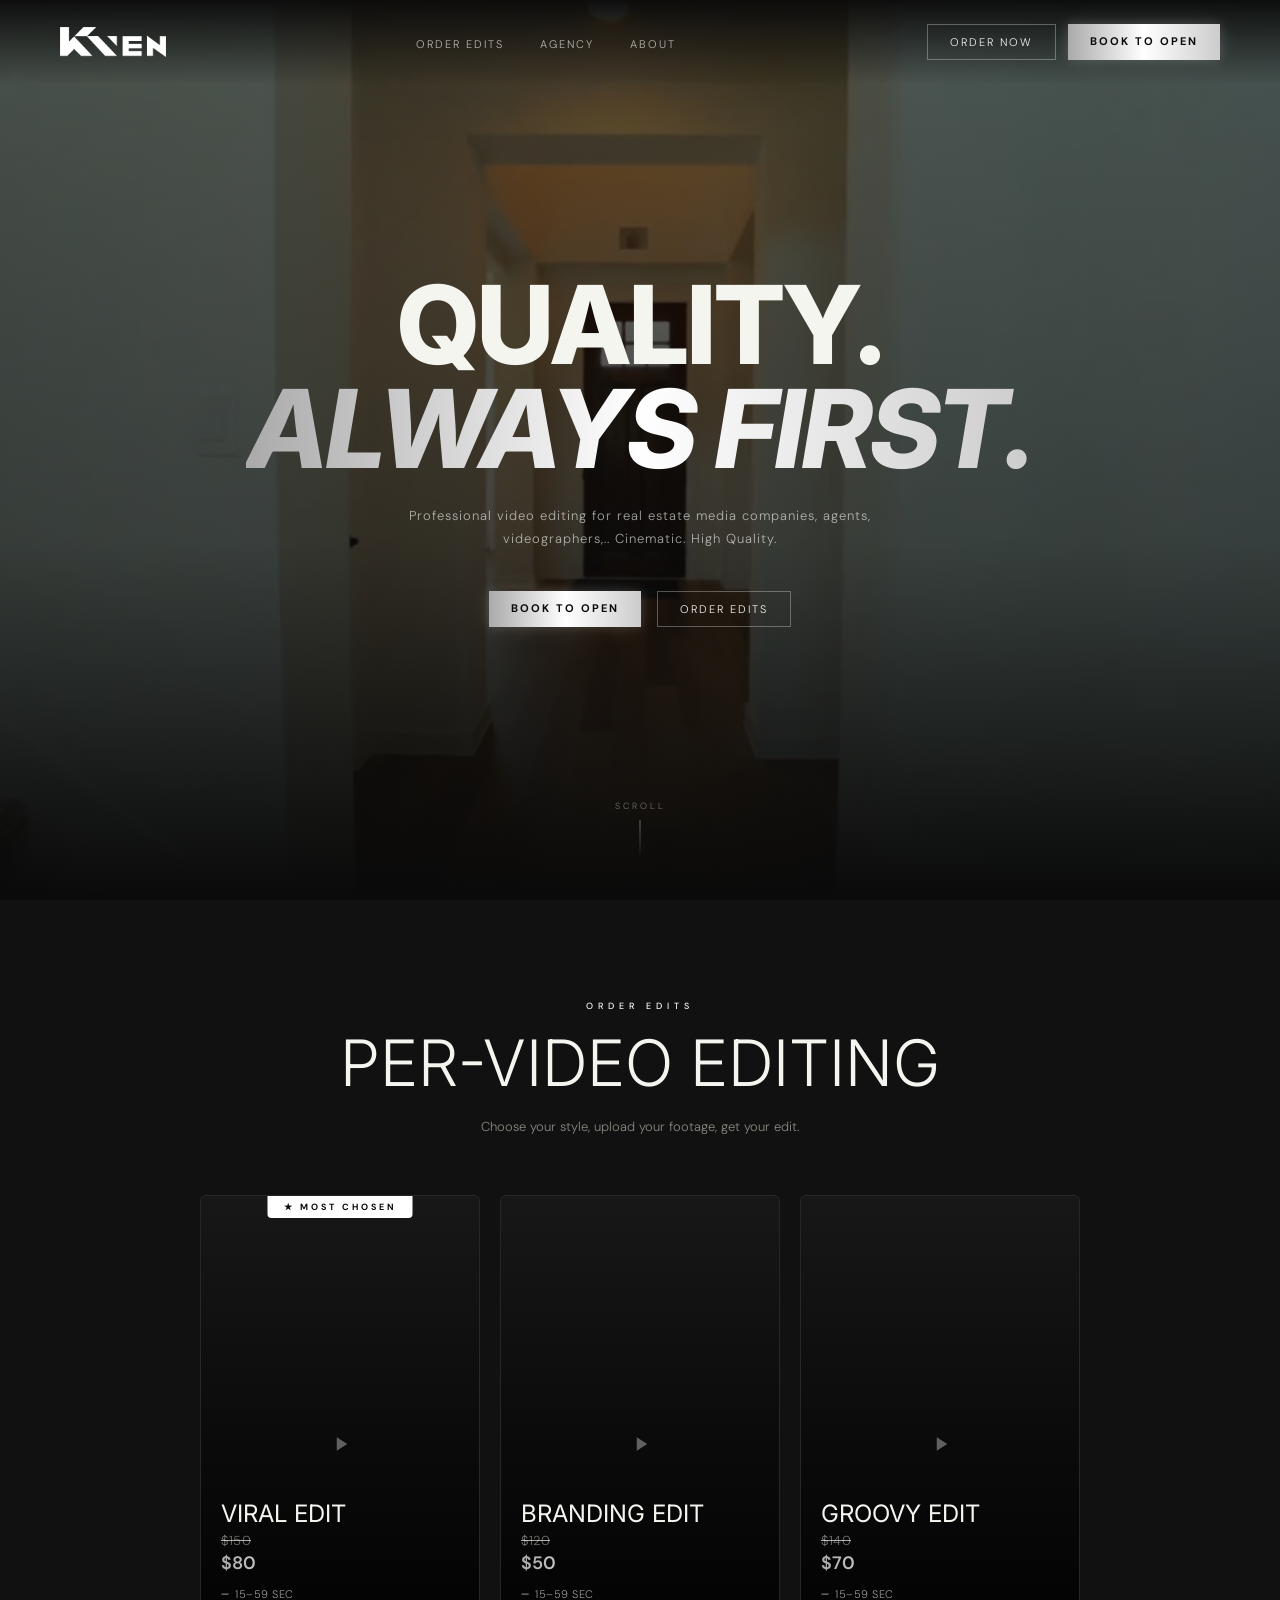
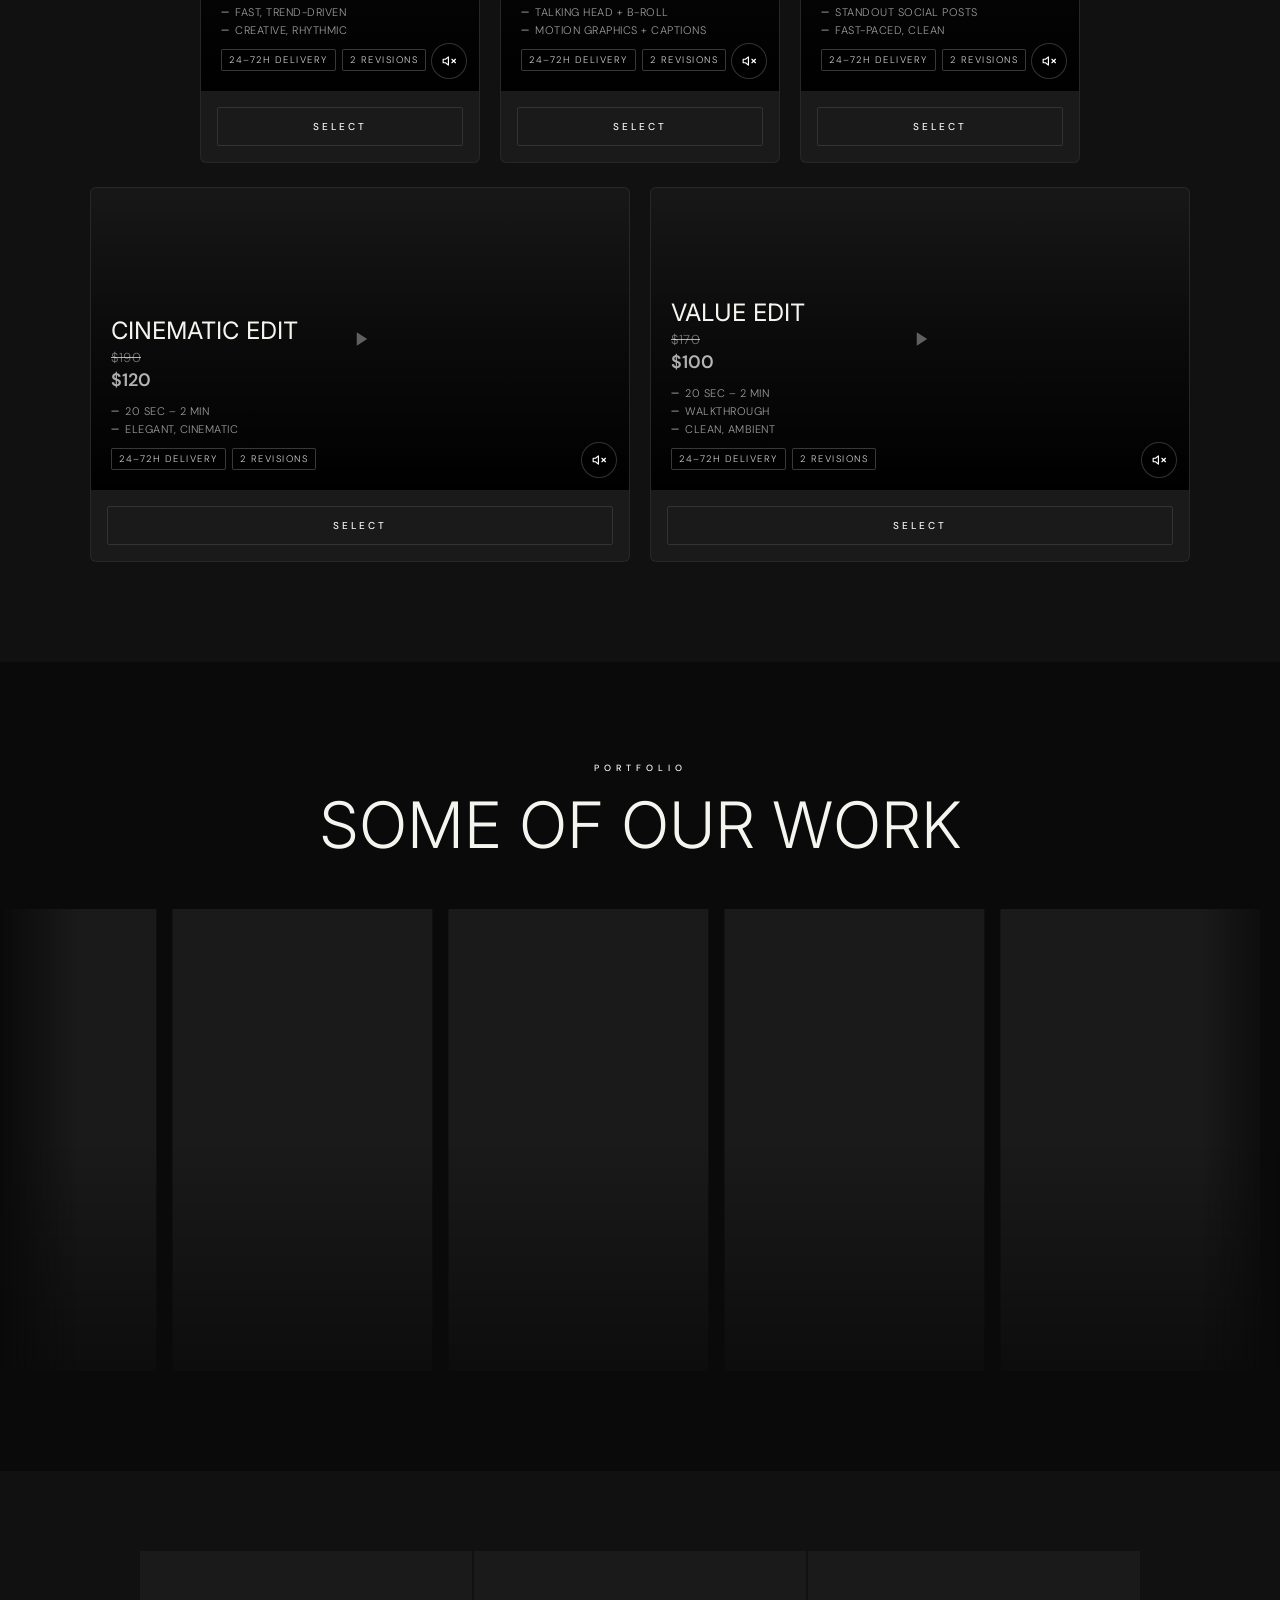
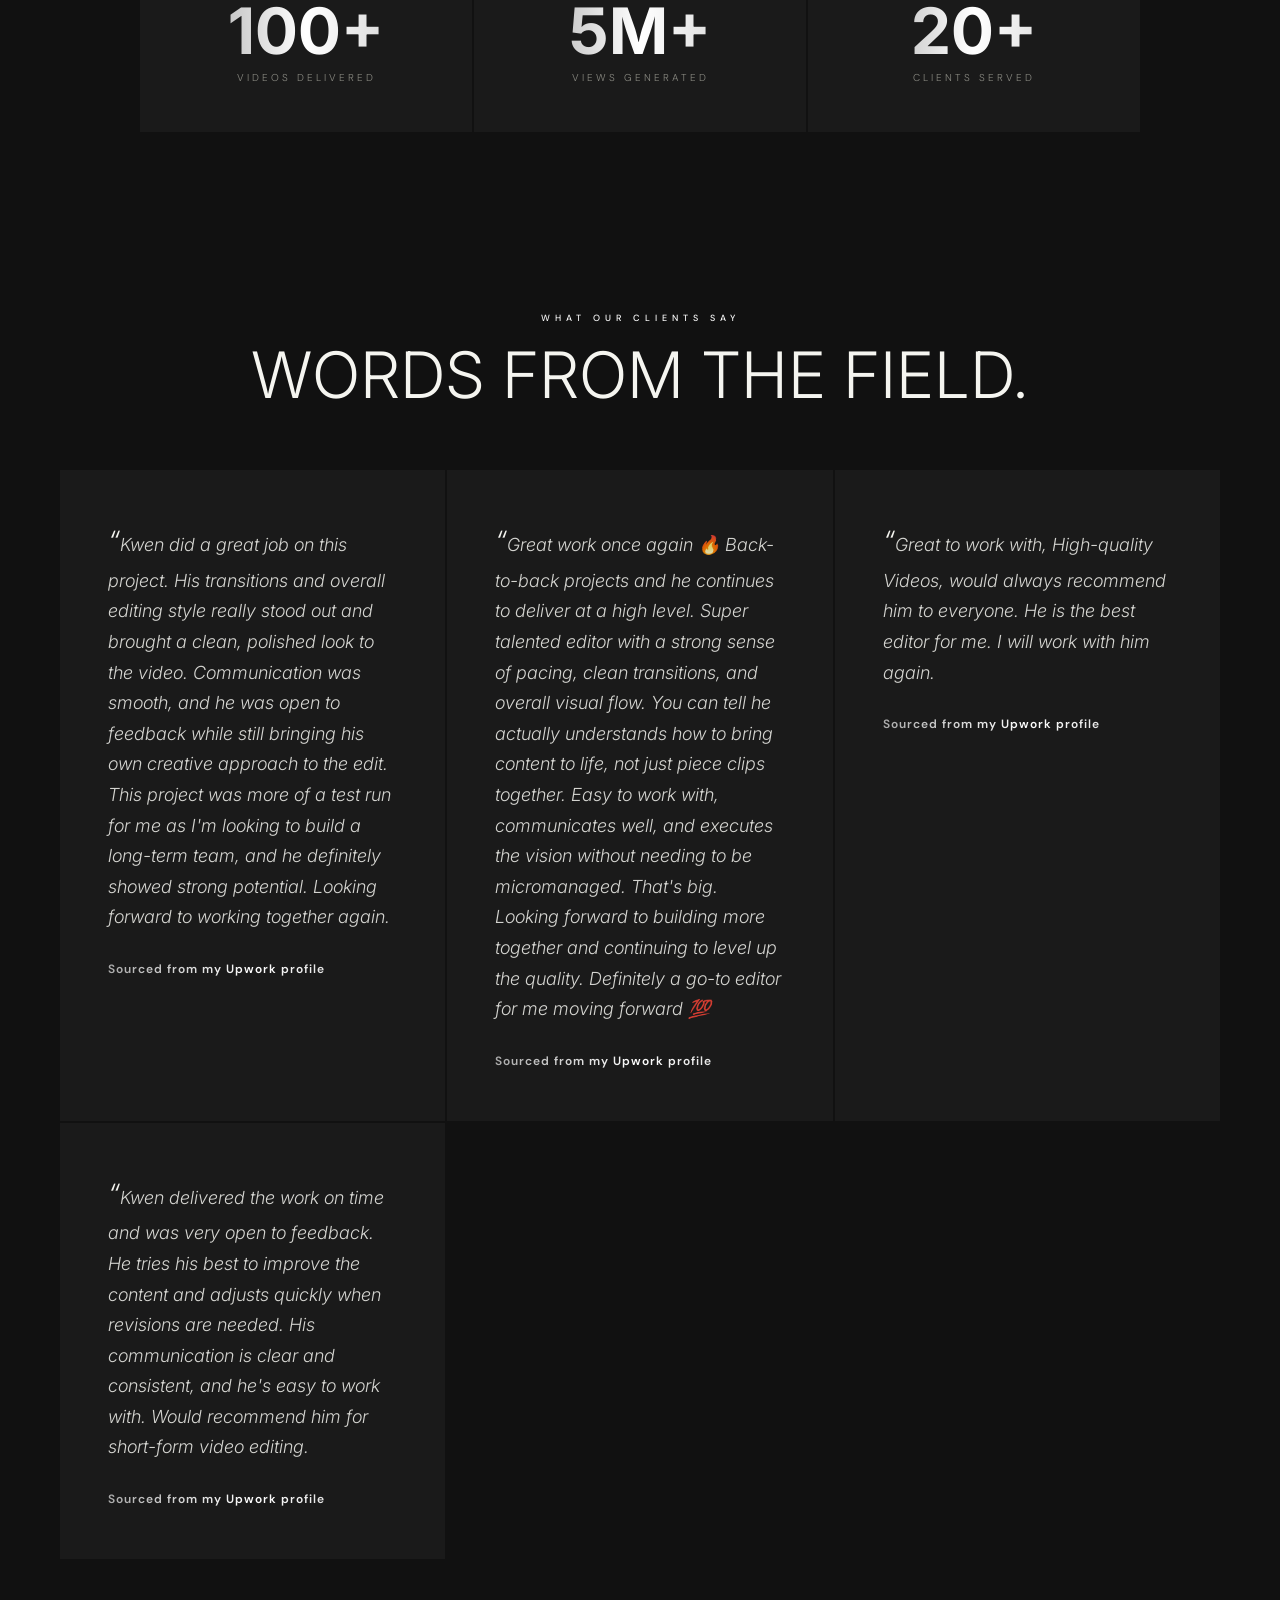
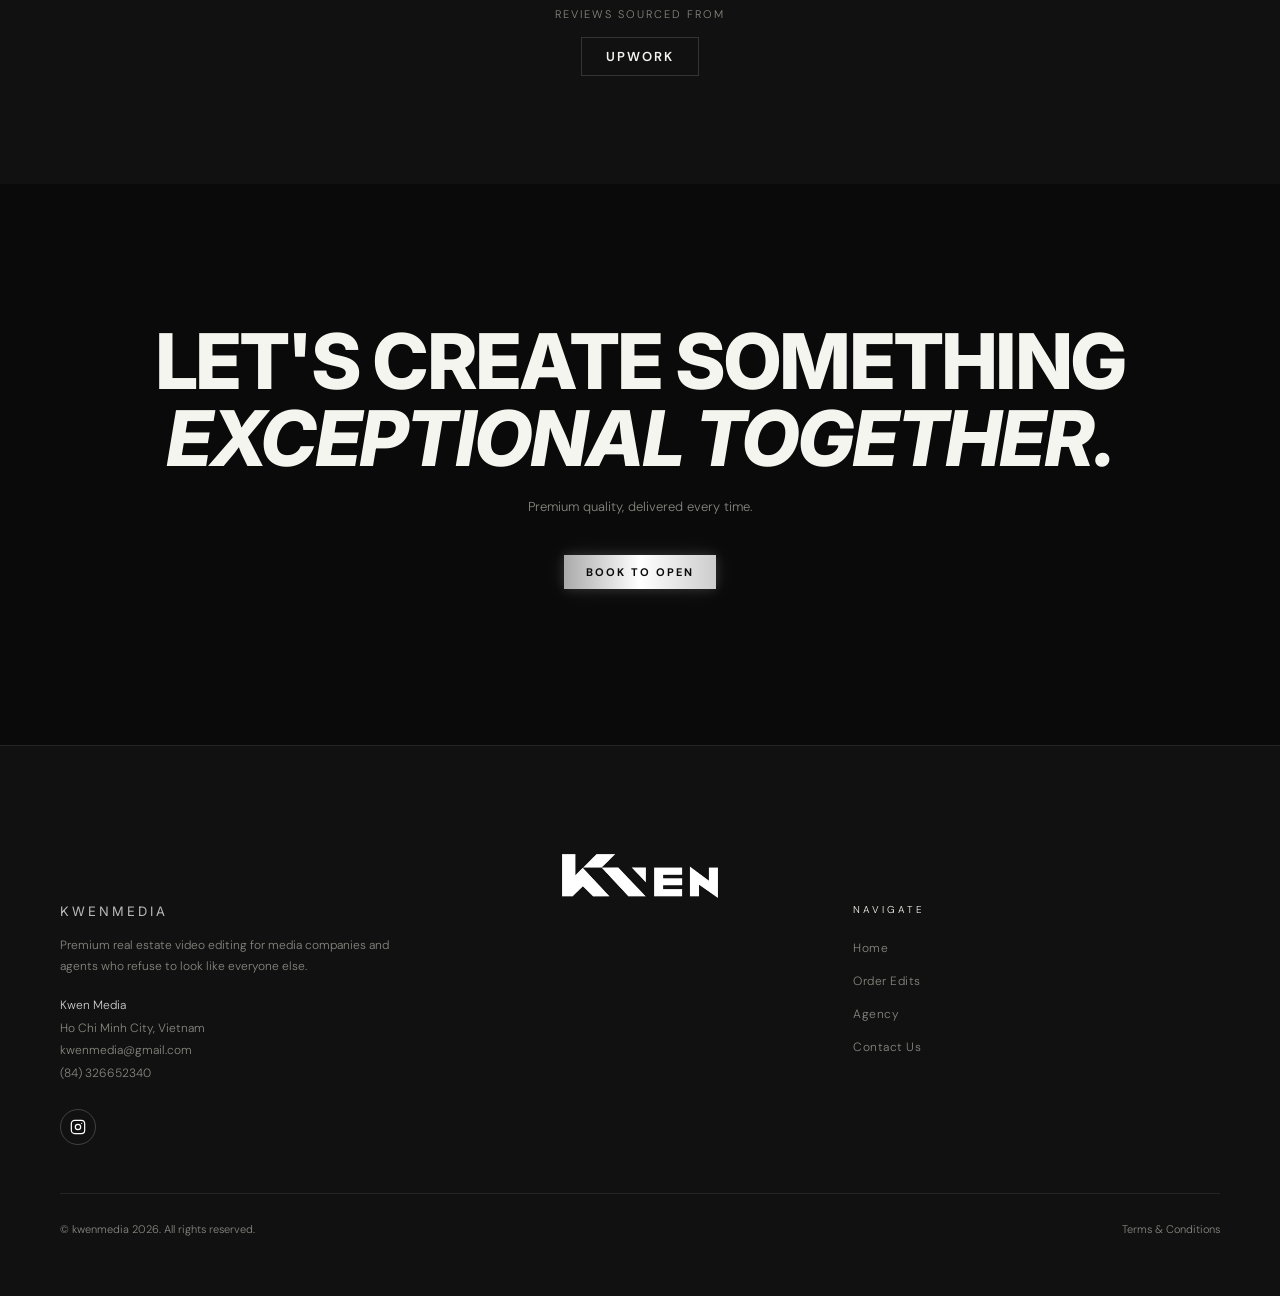
==== commit 8fda8cb5: "GitHub Pages: custom domain kwenmedia.com Co-Authored-By: Claude Opus 5.5 <noreply@anthropic.com> Cl" ====
--- a/index.html
+++ b/index.html
@@ -1213,7 +1213,7 @@
 • Estimated total: ${sTotal}
 • Ref: EDIT-${p.name.replace(/\s+/g,'').toUpperCase()}
 
-(sent from kwenmedia.netlify.app)`;
+(sent from kwenmedia.com)`;
   }
 
   function open(key) {
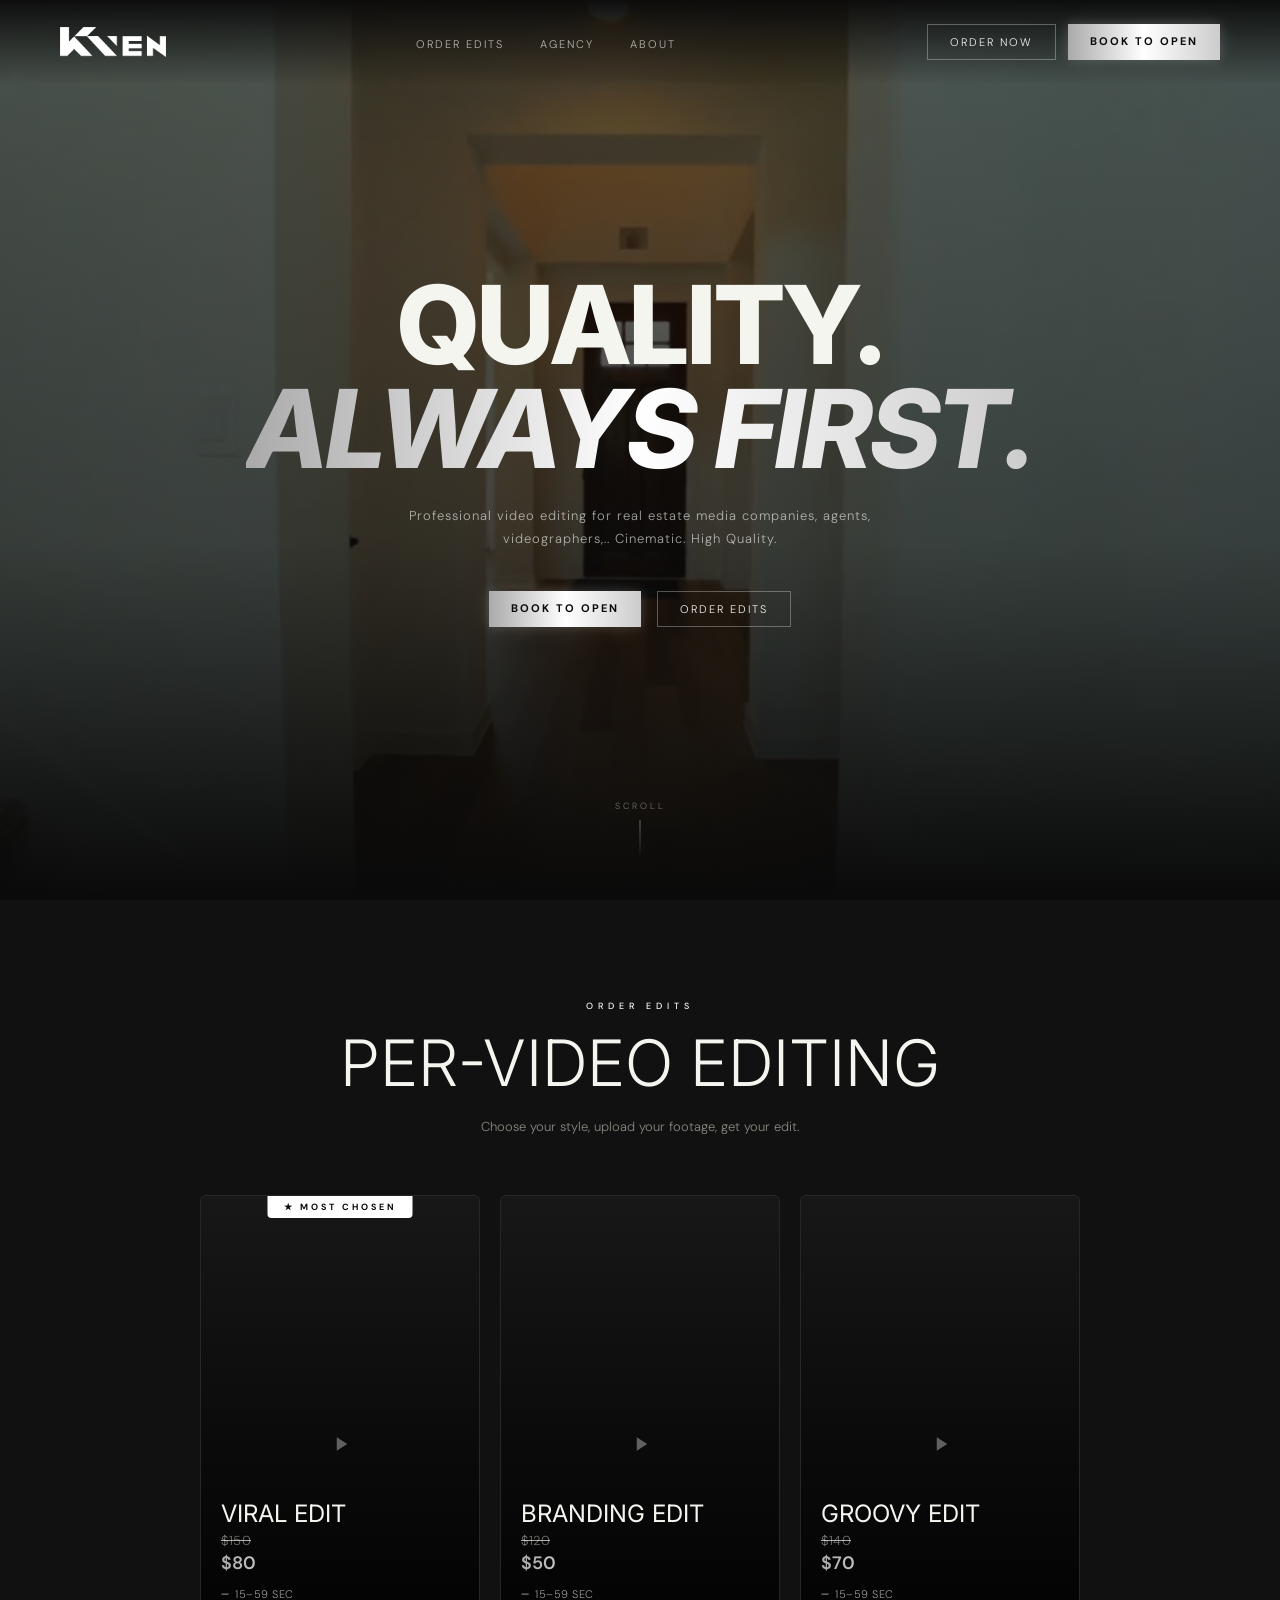
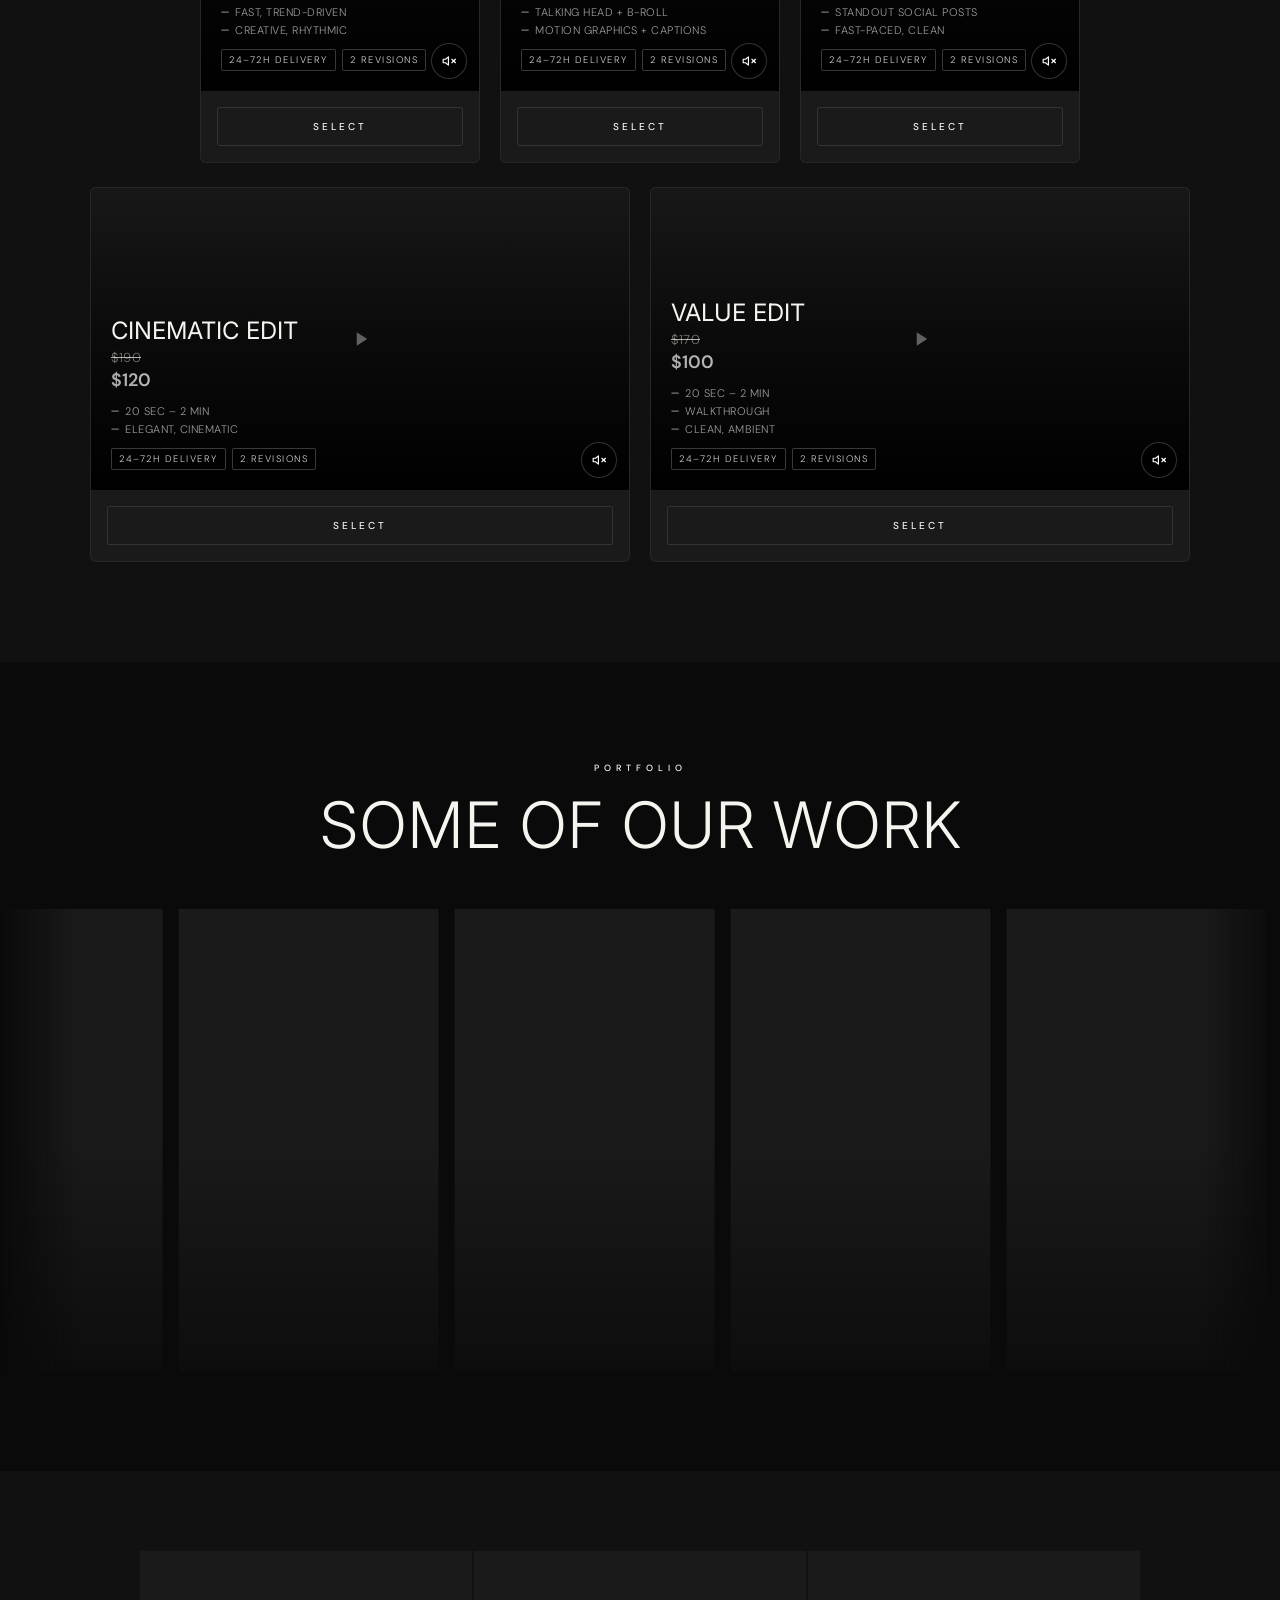
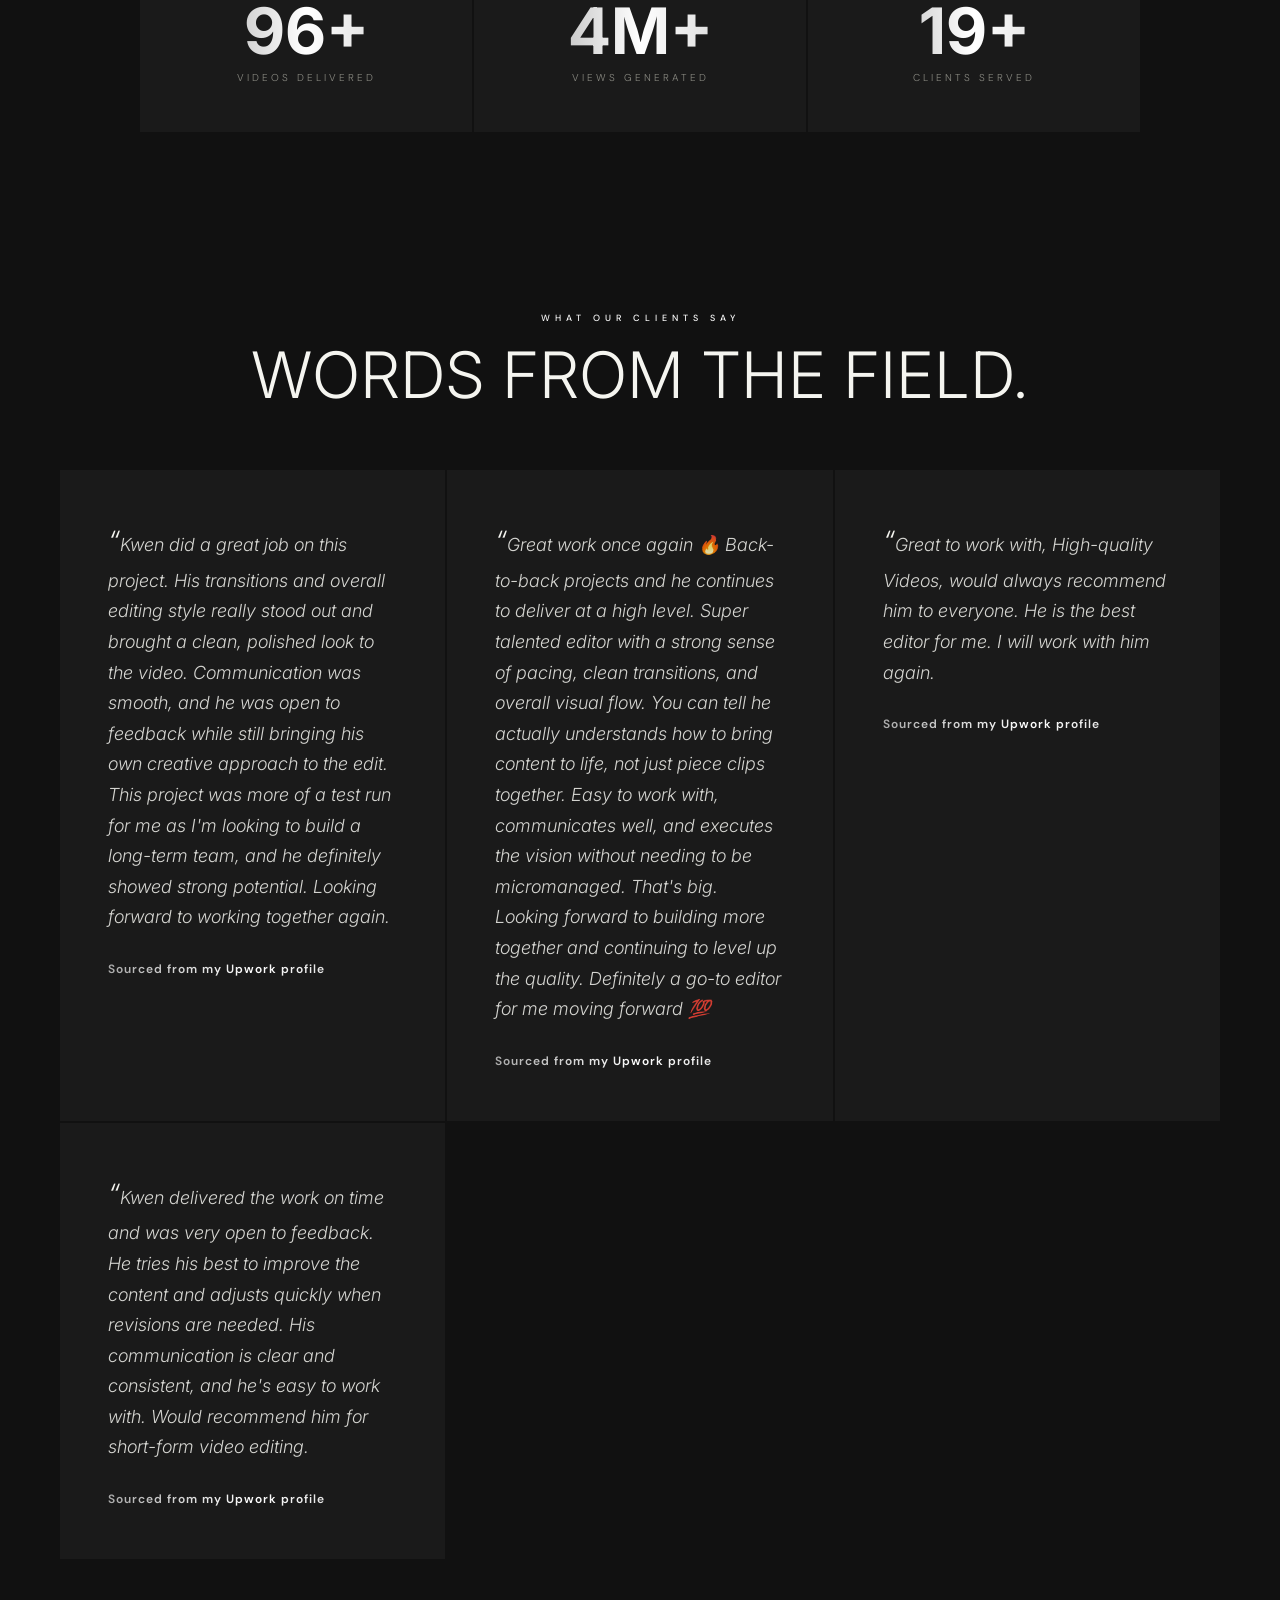
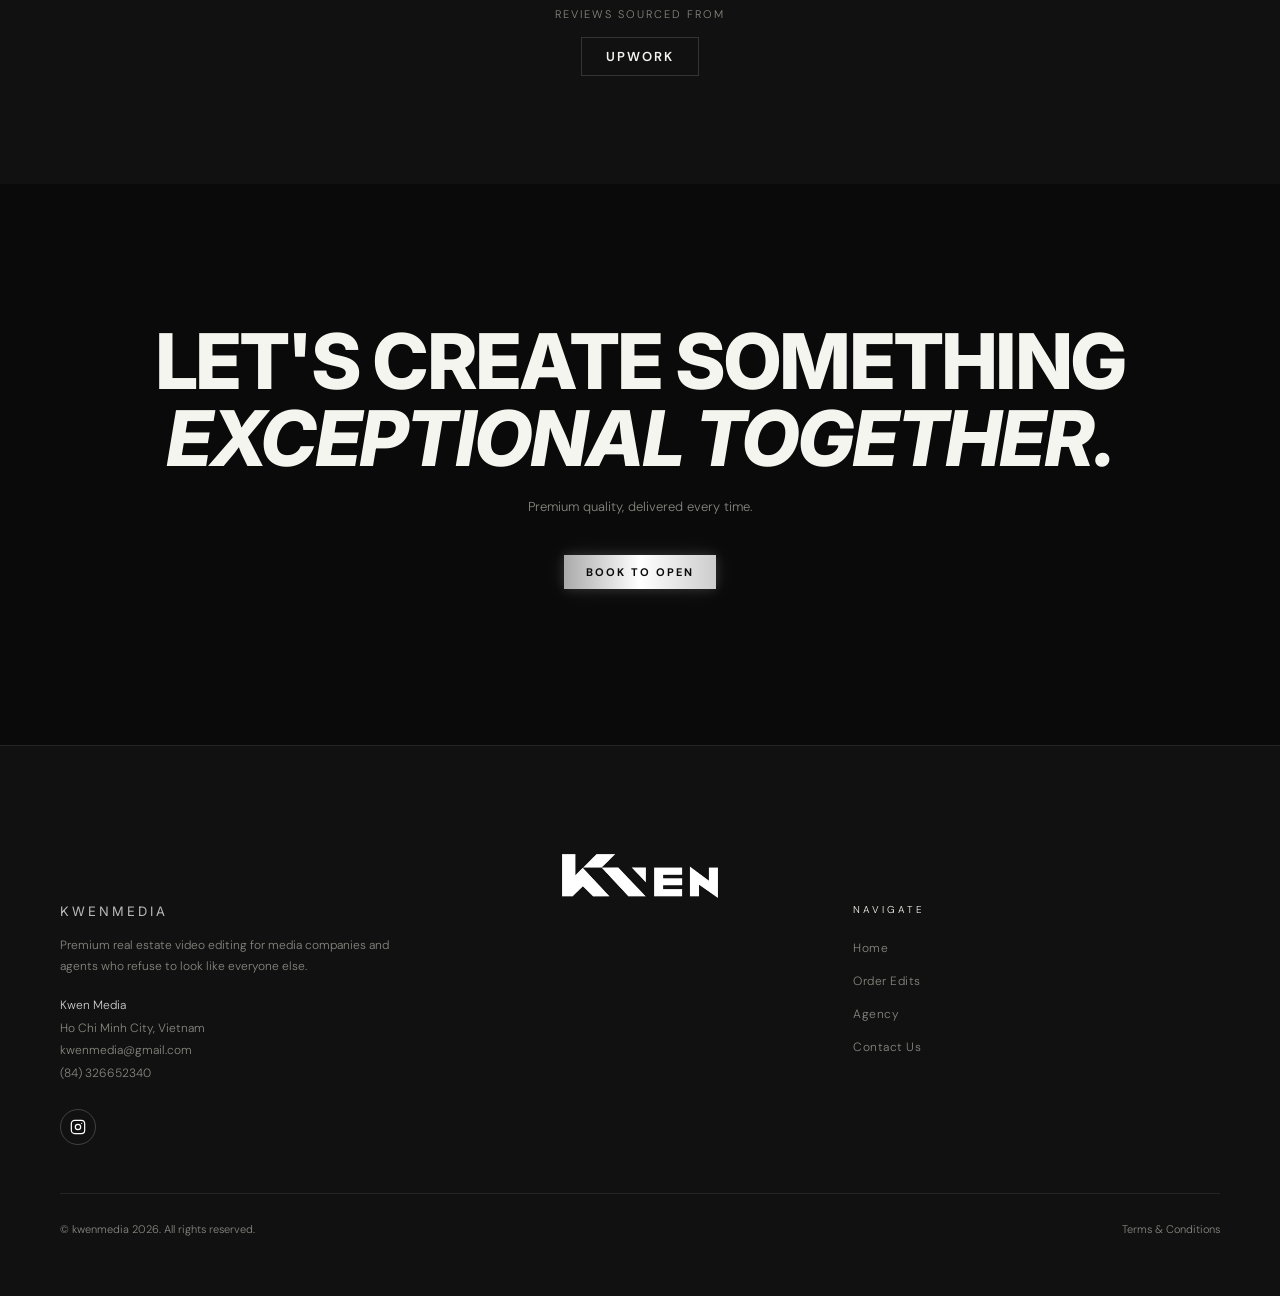
==== commit e538fef4: "Add KWEN favicon and app icons Co-Authored-By: Claude Opus 5.5 <noreply@anthropic.com> Claude-Sessio" ====
--- a/index.html
+++ b/index.html
@@ -690,6 +690,11 @@
     html { font-optical-sizing: none; font-variation-settings: 'opsz' 18; }
     </style>
   <link rel="stylesheet" href="contact.css" />
+  <link rel="icon" href="favicon.ico" sizes="any" />
+  <link rel="icon" type="image/png" sizes="32x32" href="favicon-32.png" />
+  <link rel="icon" type="image/png" sizes="192x192" href="icon-192.png" />
+  <link rel="apple-touch-icon" href="apple-touch-icon.png" />
+  <meta name="theme-color" content="#0a0a0a" />
 </head>
 <body>
 
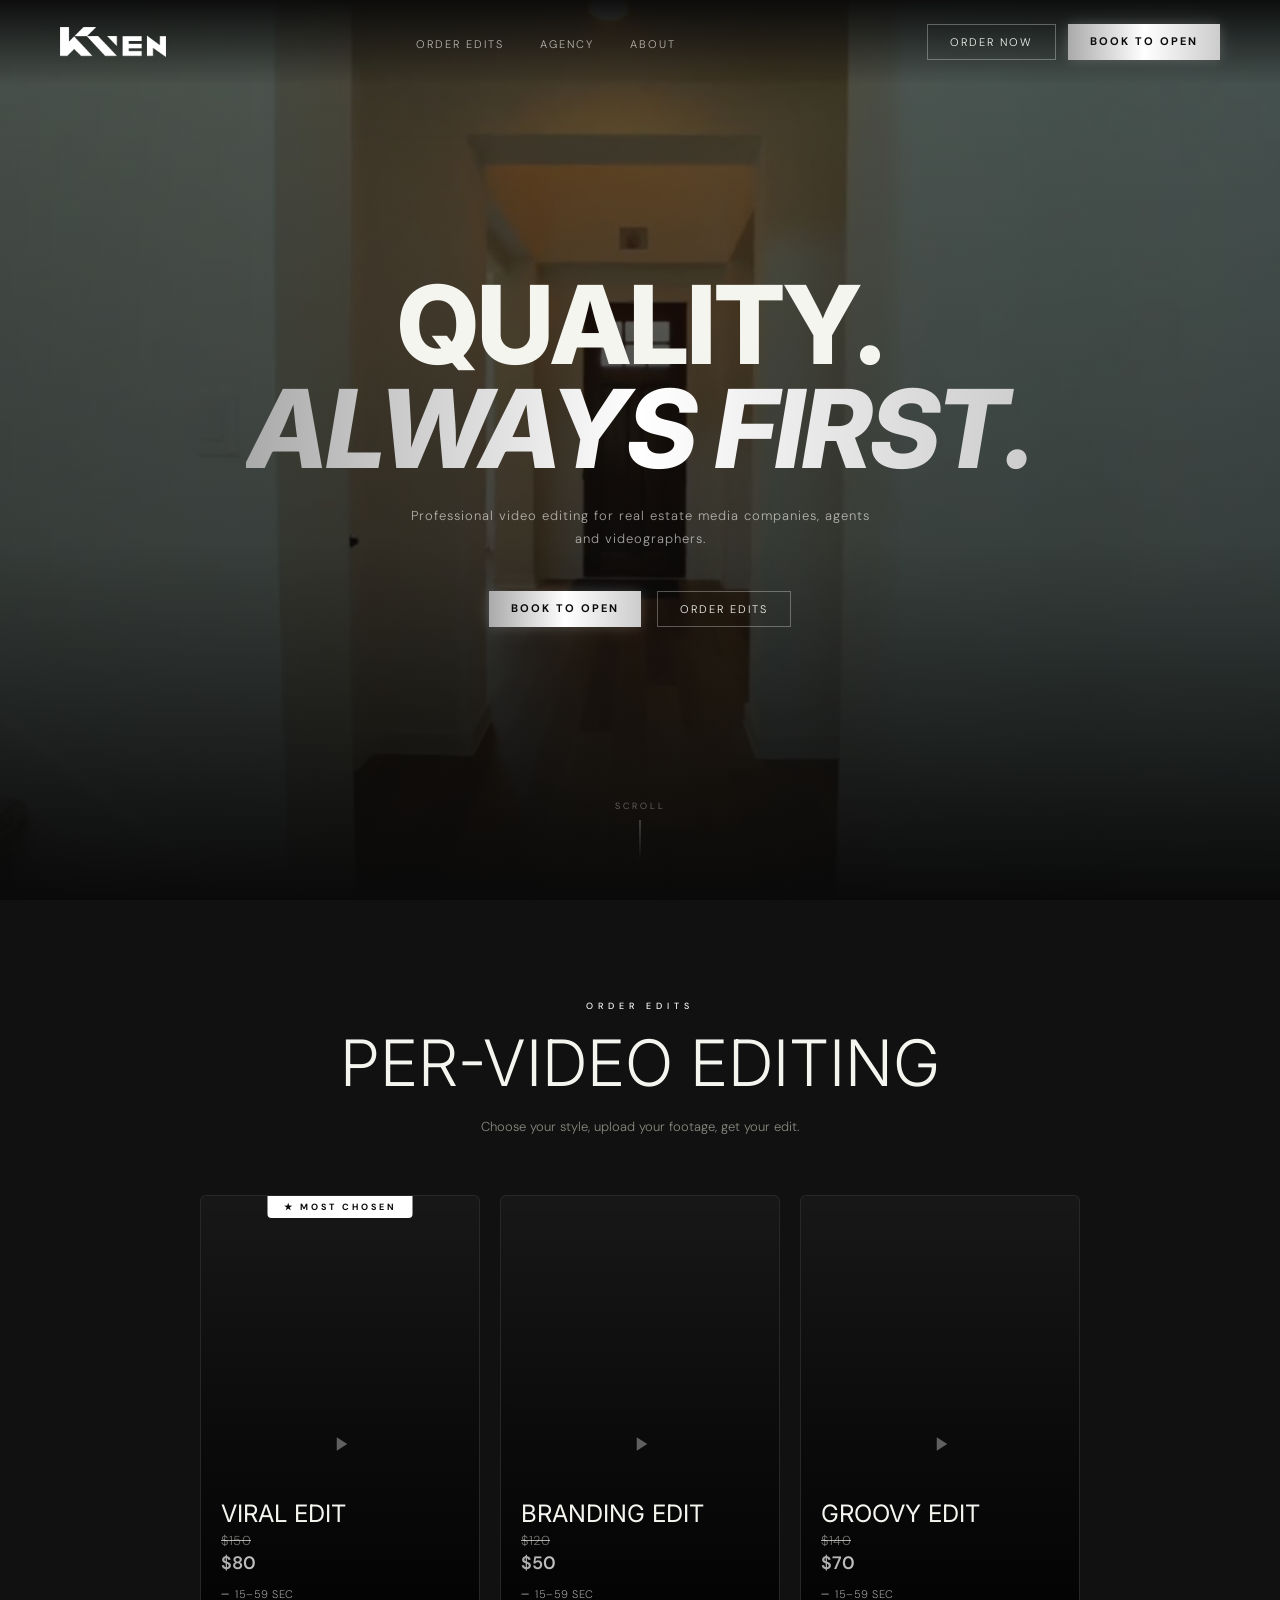
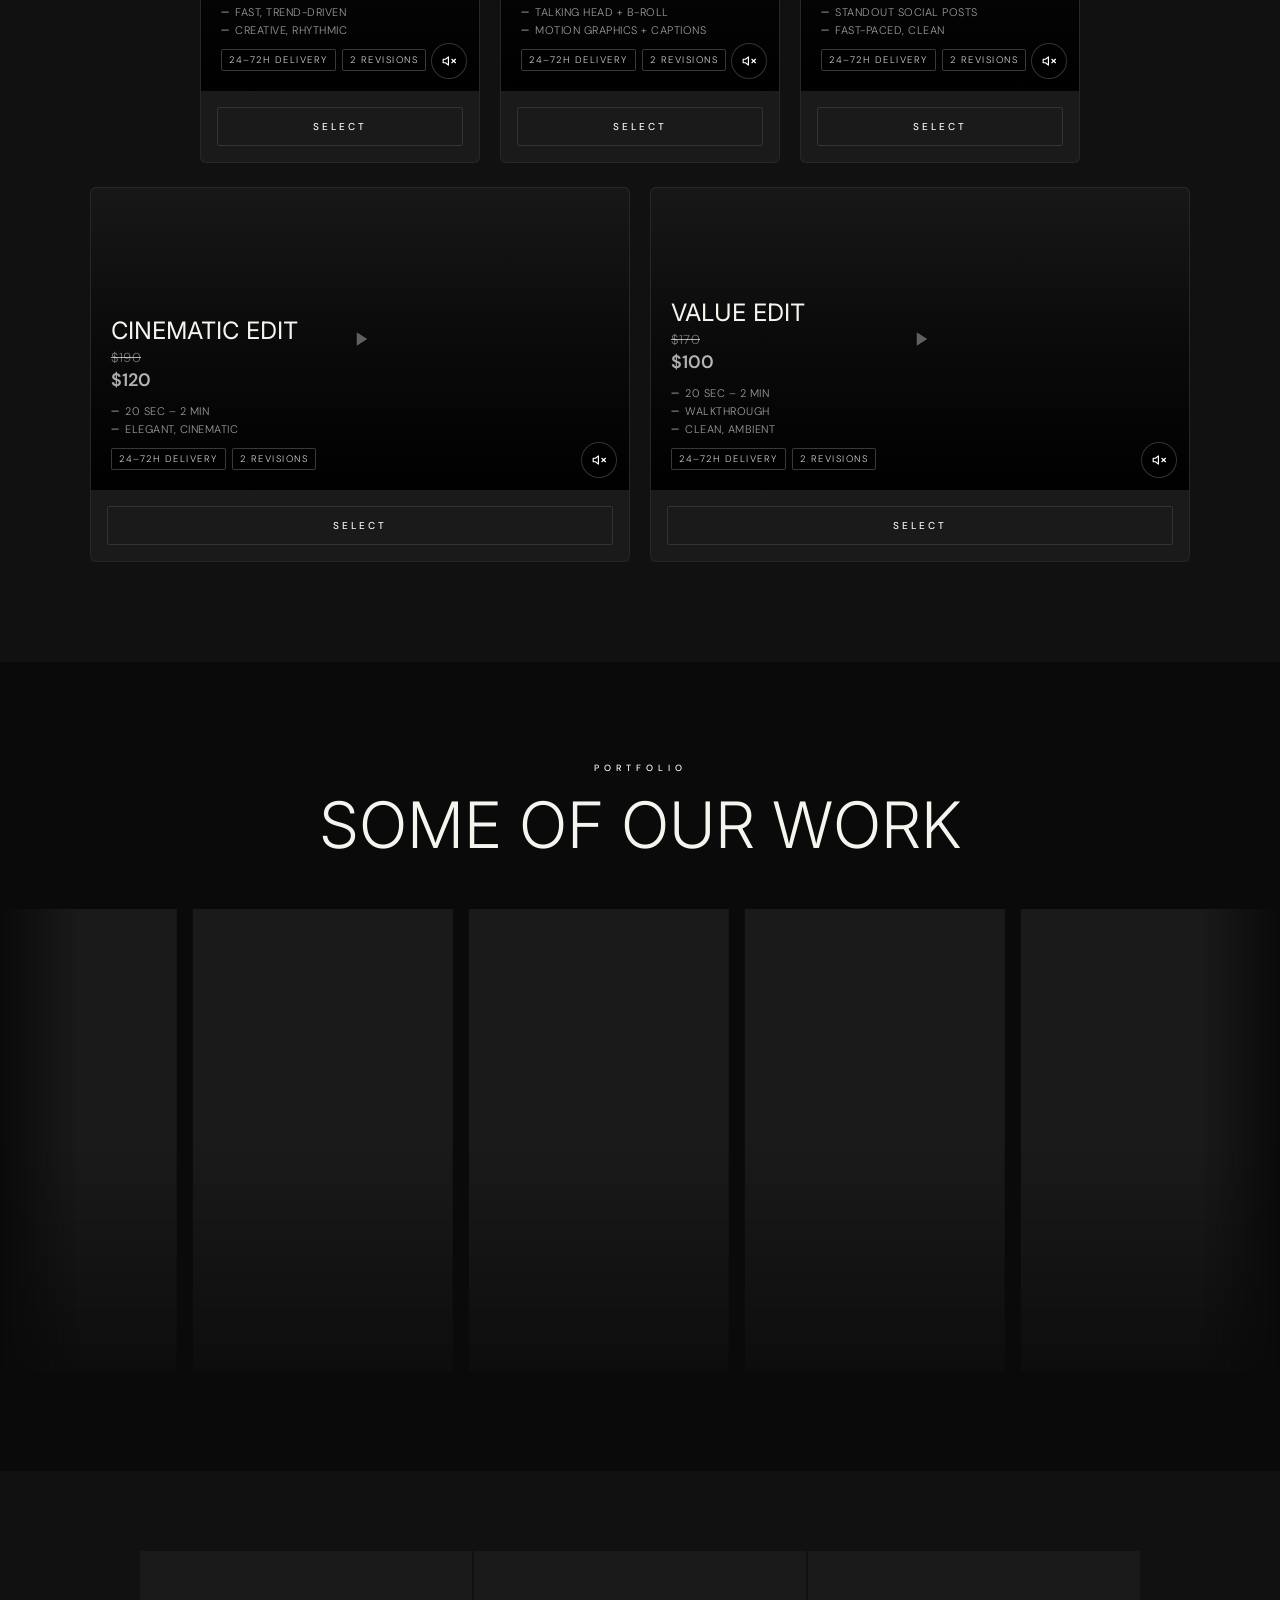
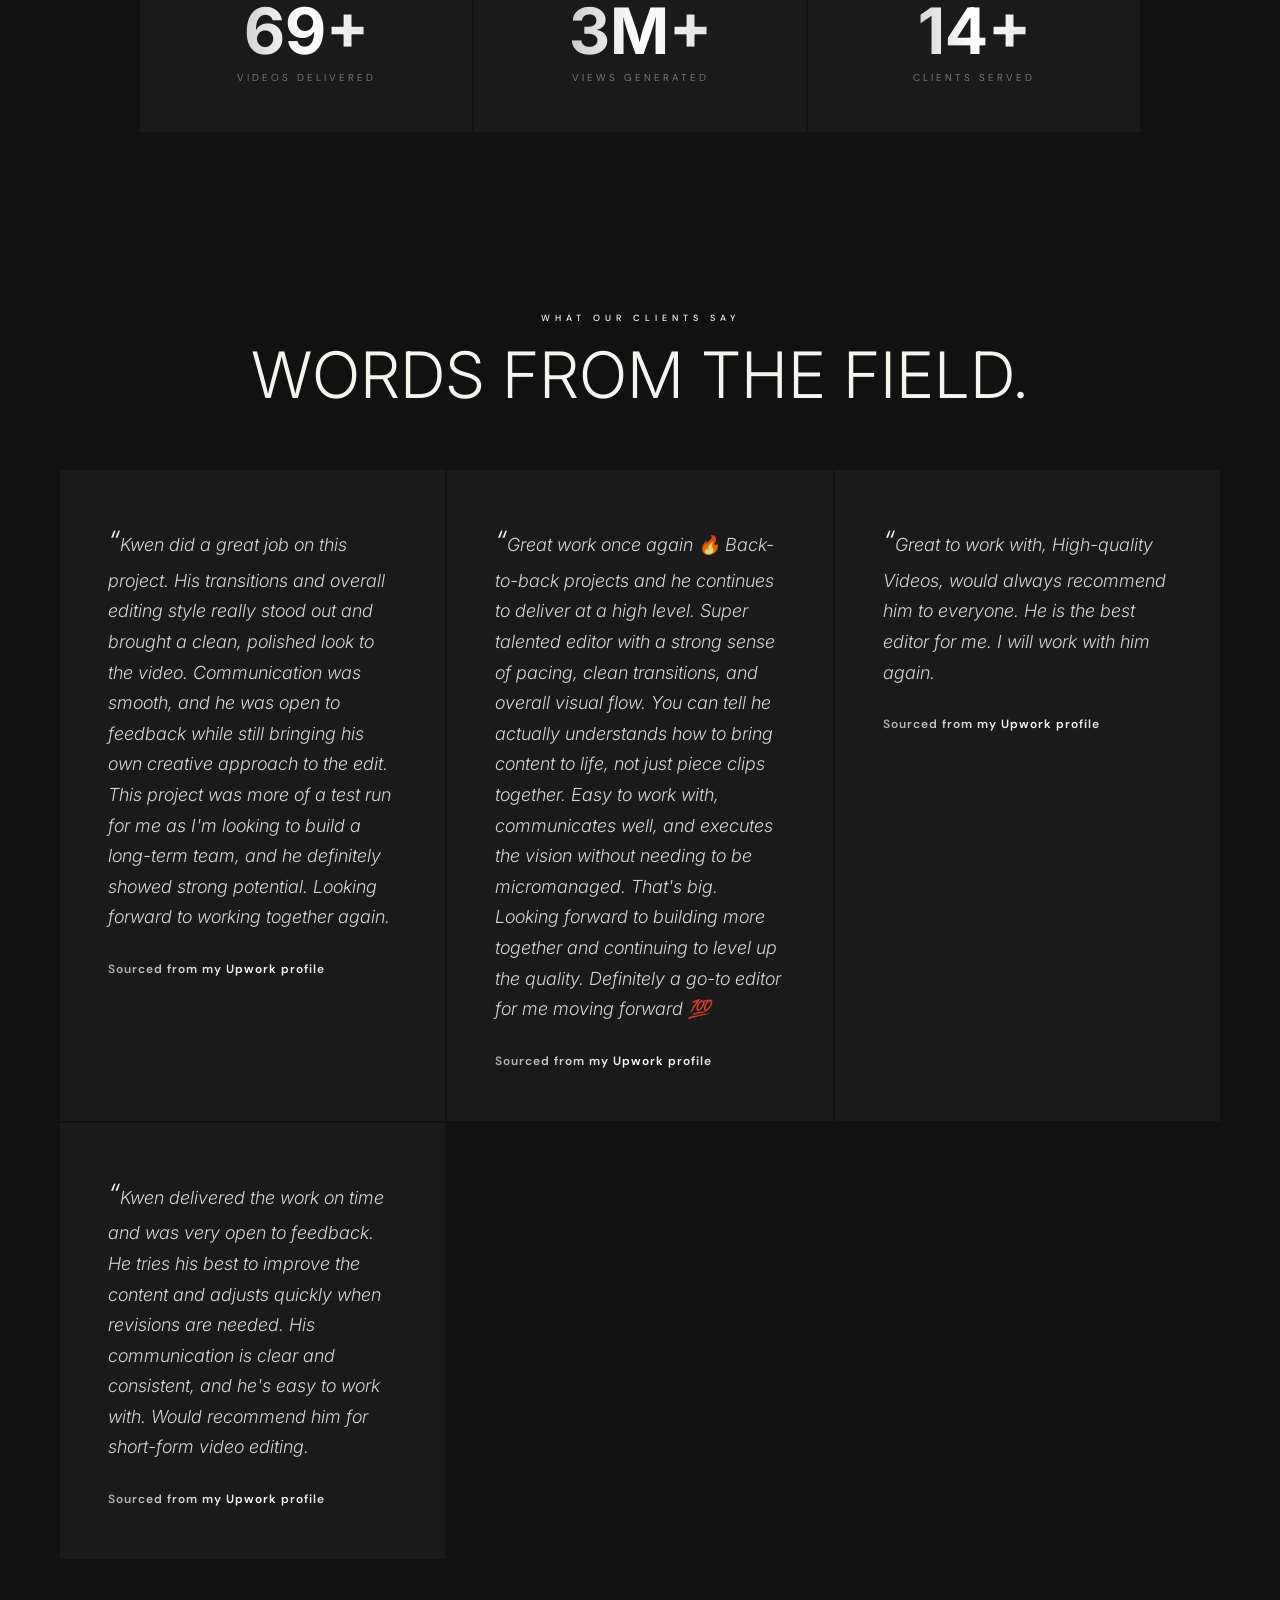
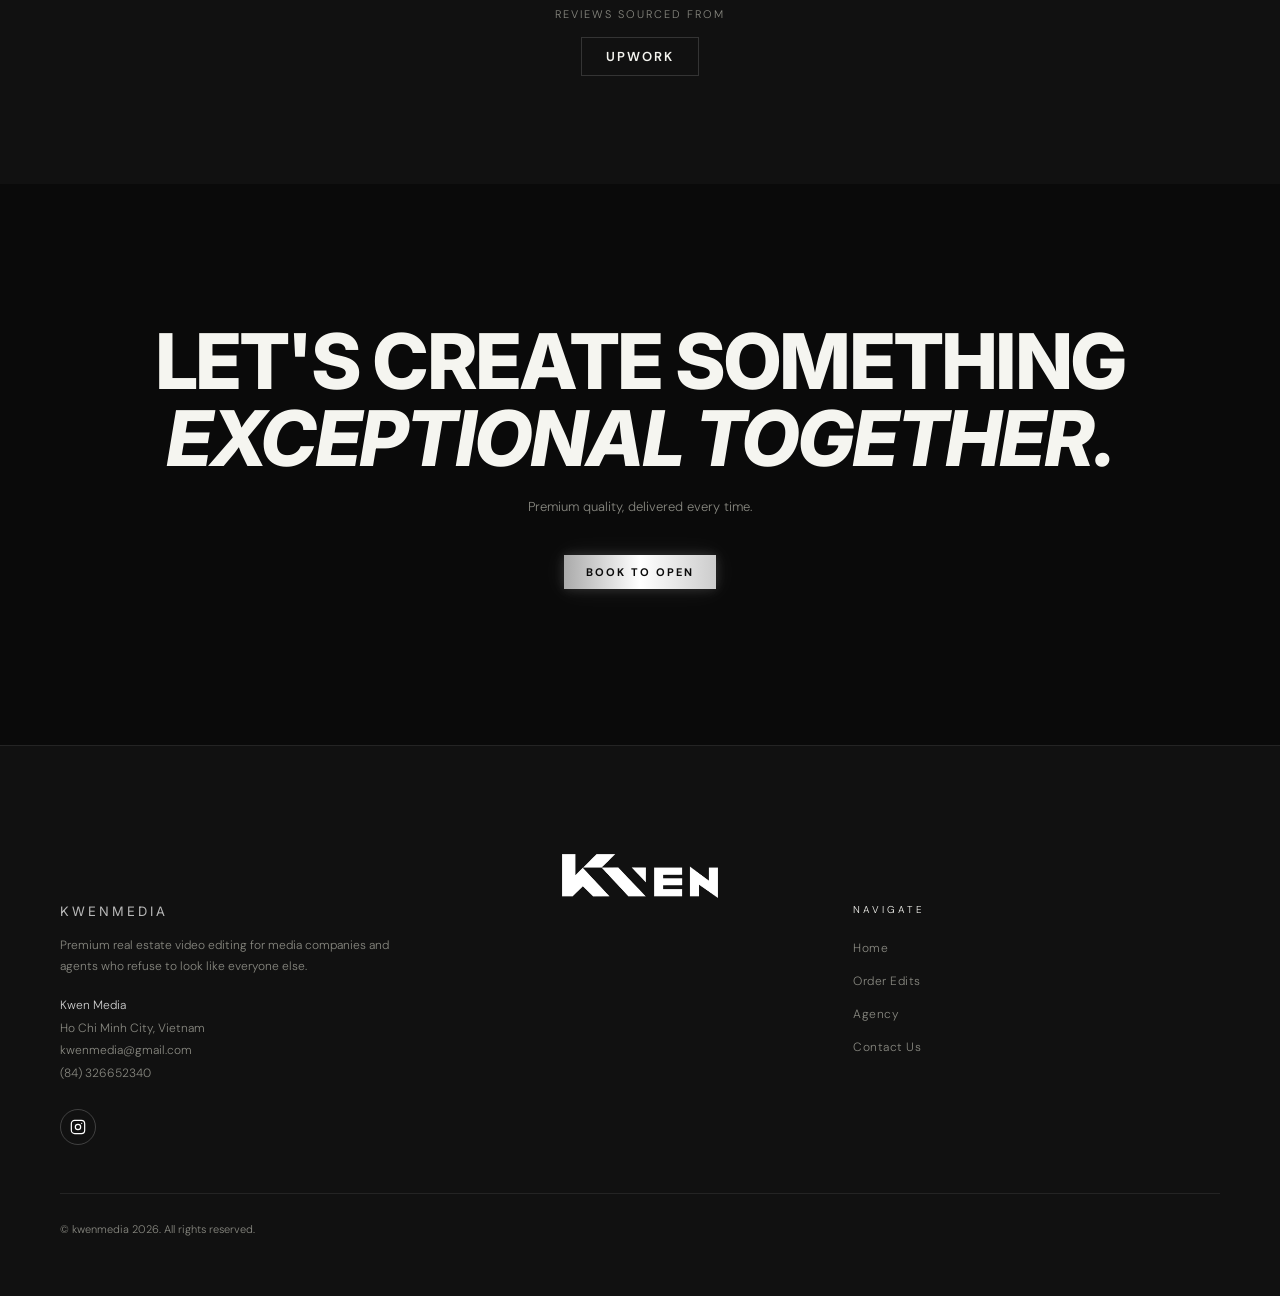
==== commit 04c3d90f: "Mobile menu, cleaner hero/order copy, remove dead Terms link Co-Authored-By: Claude Opus 5.5 <norepl" ====
--- a/index.html
+++ b/index.html
@@ -722,7 +722,7 @@
   <div class="hero-content fade-in">
     
     <h1 class="hero-title">QUALITY.<br /><em>ALWAYS FIRST.</em></h1>
-    <p class="hero-sub">Professional video editing for real estate media companies, agents, videographers,.. Cinematic. High Quality.</p>
+    <p class="hero-sub">Professional video editing for real estate media companies, agents and videographers.</p>
     <div class="hero-btns">
       <a href="#contact" class="btn-gold">Book to Open</a>
       <a href="#packages" class="btn-outline">Order Edits</a>
@@ -1007,7 +1007,6 @@
 
   <div class="footer-bottom">
     <span>© kwenmedia 2026. All rights reserved.</span>
-    <a href="#">Terms & Conditions</a>
   </div>
 </footer>
 
--- a/contact.css
+++ b/contact.css
@@ -79,3 +79,37 @@
   .cq-btn { padding: 16px 12px; letter-spacing: 1.5px; font-size: 11px; gap: 8px; }
   .cq-btn-line { min-width: 78px; }
 }
+
+/* ── MOBILE MENU ── */
+.nav-burger { display: none; }
+.mnav { display: none; }
+@media (max-width: 768px) {
+  .nav-burger {
+    display: inline-flex; flex-direction: column; justify-content: center; gap: 5px;
+    width: 42px; height: 42px; padding: 0 10px; margin-left: 8px; background: transparent;
+    border: 1px solid rgba(255,255,255,.2); border-radius: 2px; cursor: pointer;
+  }
+  .nav-burger span { display: block; height: 1.5px; background: #f5f5f0; transition: transform .25s, opacity .25s; }
+  .nav-burger.open span:nth-child(1) { transform: translateY(6.5px) rotate(45deg); }
+  .nav-burger.open span:nth-child(2) { opacity: 0; }
+  .nav-burger.open span:nth-child(3) { transform: translateY(-6.5px) rotate(-45deg); }
+  .mnav {
+    display: block; position: fixed; left: 0; right: 0; top: 0; z-index: 999; padding: 96px 24px 32px;
+    background: rgba(10,10,10,.97); -webkit-backdrop-filter: blur(12px); backdrop-filter: blur(12px);
+    border-bottom: 1px solid rgba(255,255,255,.08);
+    transform: translateY(-100%); visibility: hidden; transition: transform .3s ease, visibility .3s;
+  }
+  .mnav.open { transform: none; visibility: visible; }
+  .mnav a {
+    display: block; padding: 18px 0; border-bottom: 1px solid rgba(255,255,255,.08);
+    color: #f5f5f0; text-decoration: none; font-family: 'Inter', sans-serif; font-weight: 700;
+    font-size: 22px; letter-spacing: -0.02em; text-transform: uppercase;
+  }
+  .mnav a:last-child { border-bottom: none; }
+  .mnav a.cur { color: #888880; }
+  nav#navbar { z-index: 1000; }
+  body.mnav-open { overflow: hidden; }
+}
+@media (max-width: 560px) {
+  .nav-ctas .btn-outline { display: none; }
+}
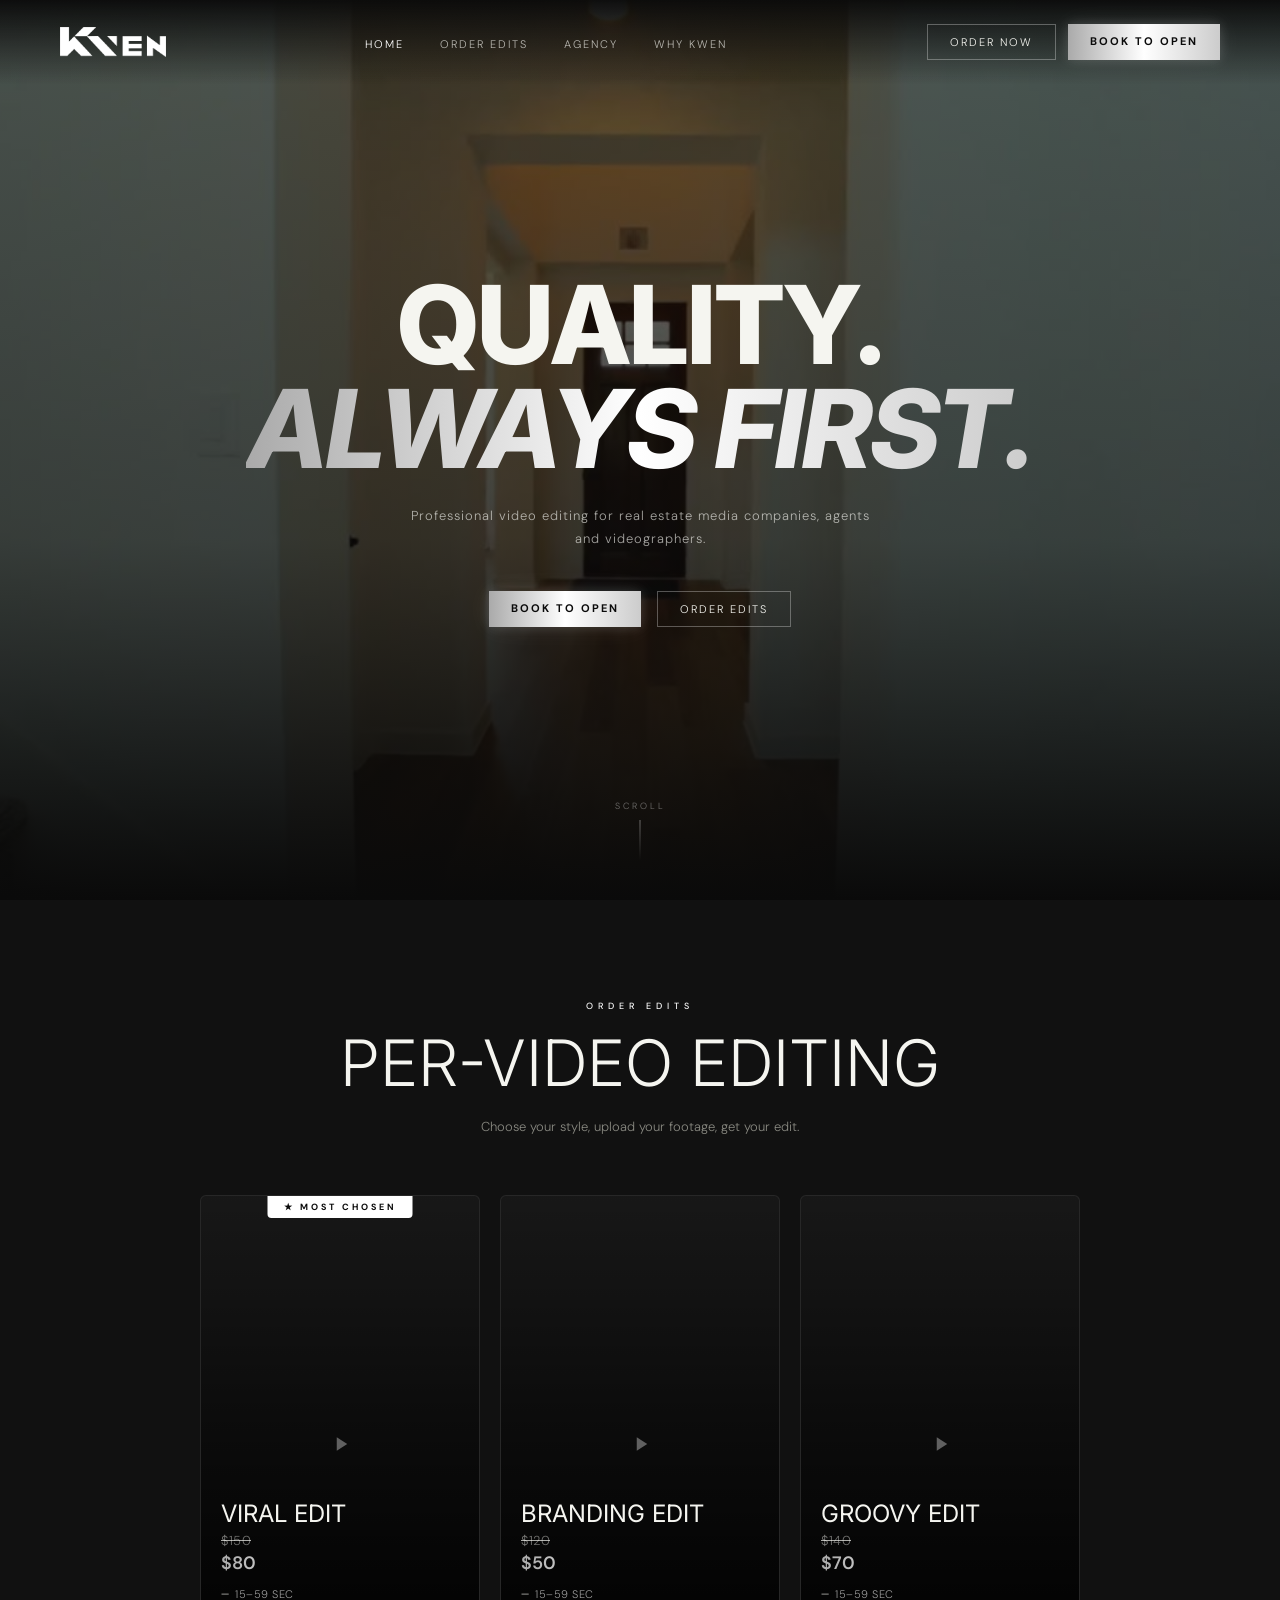
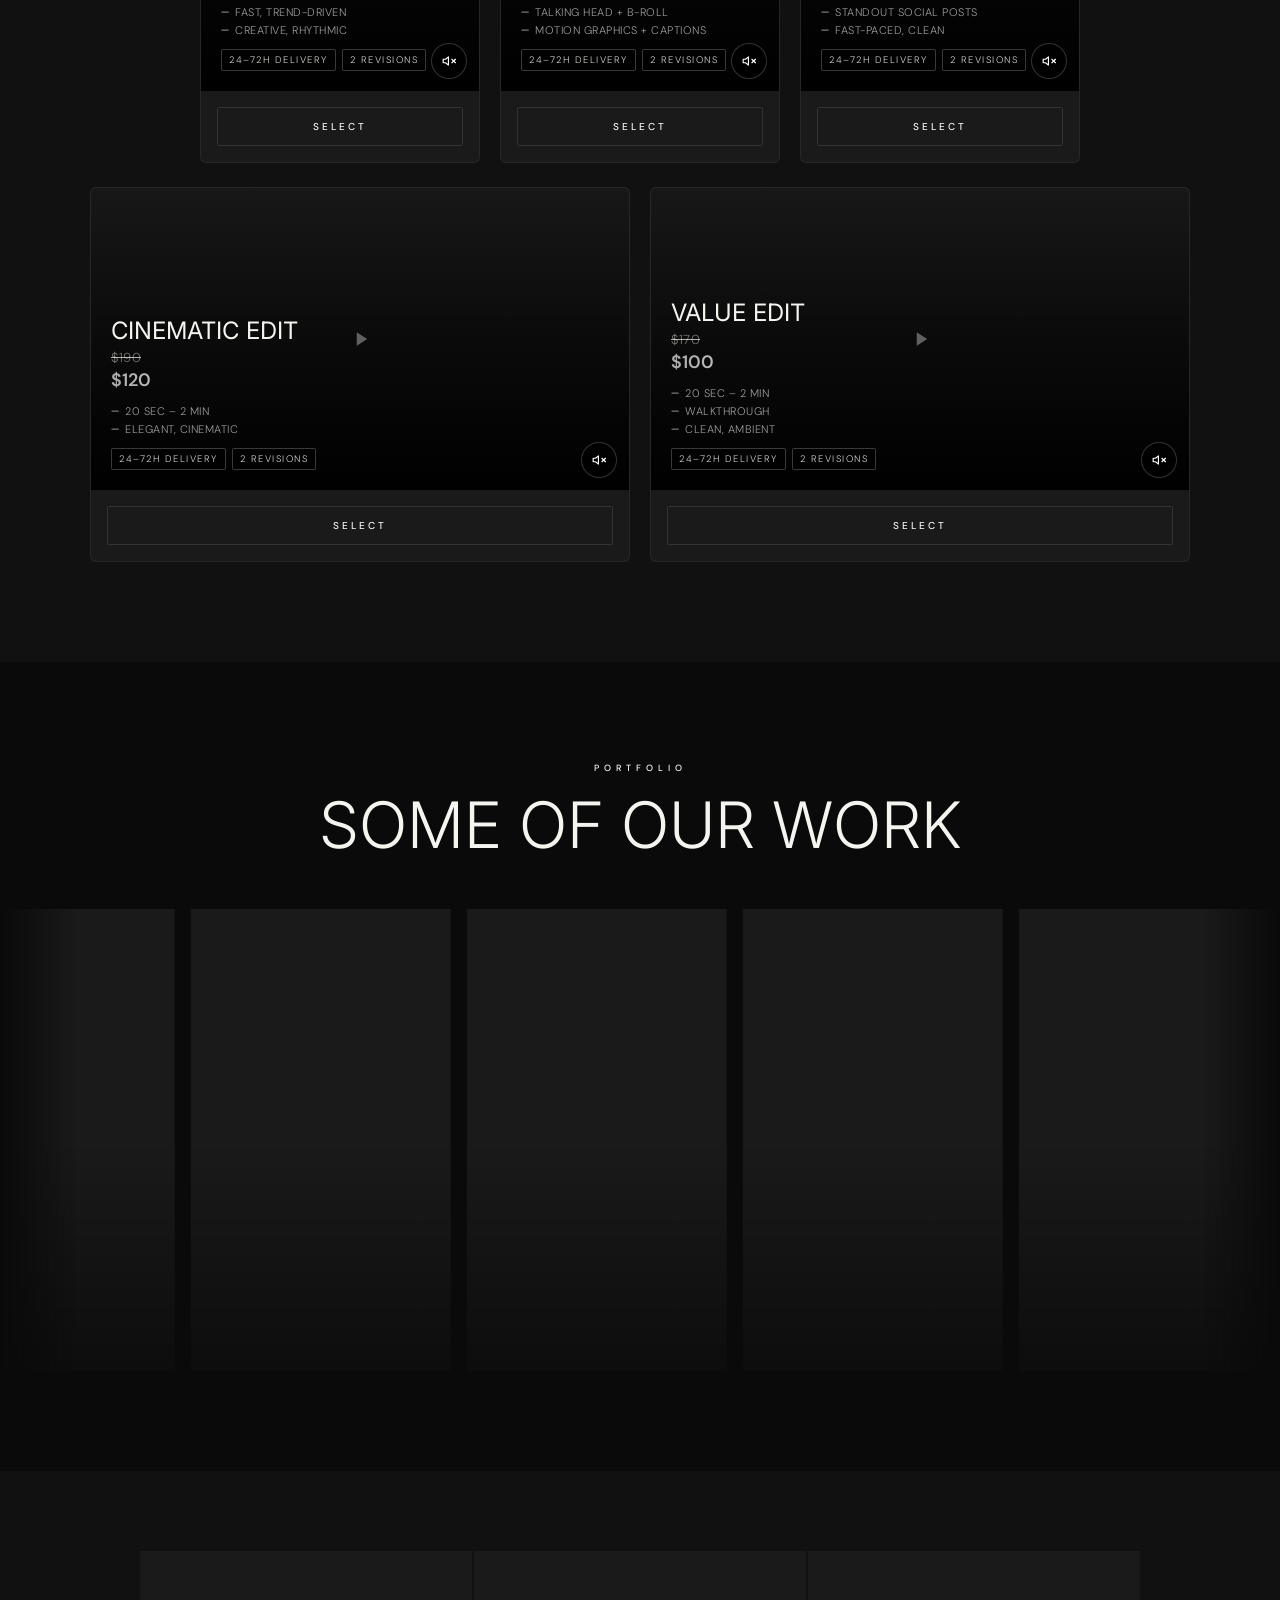
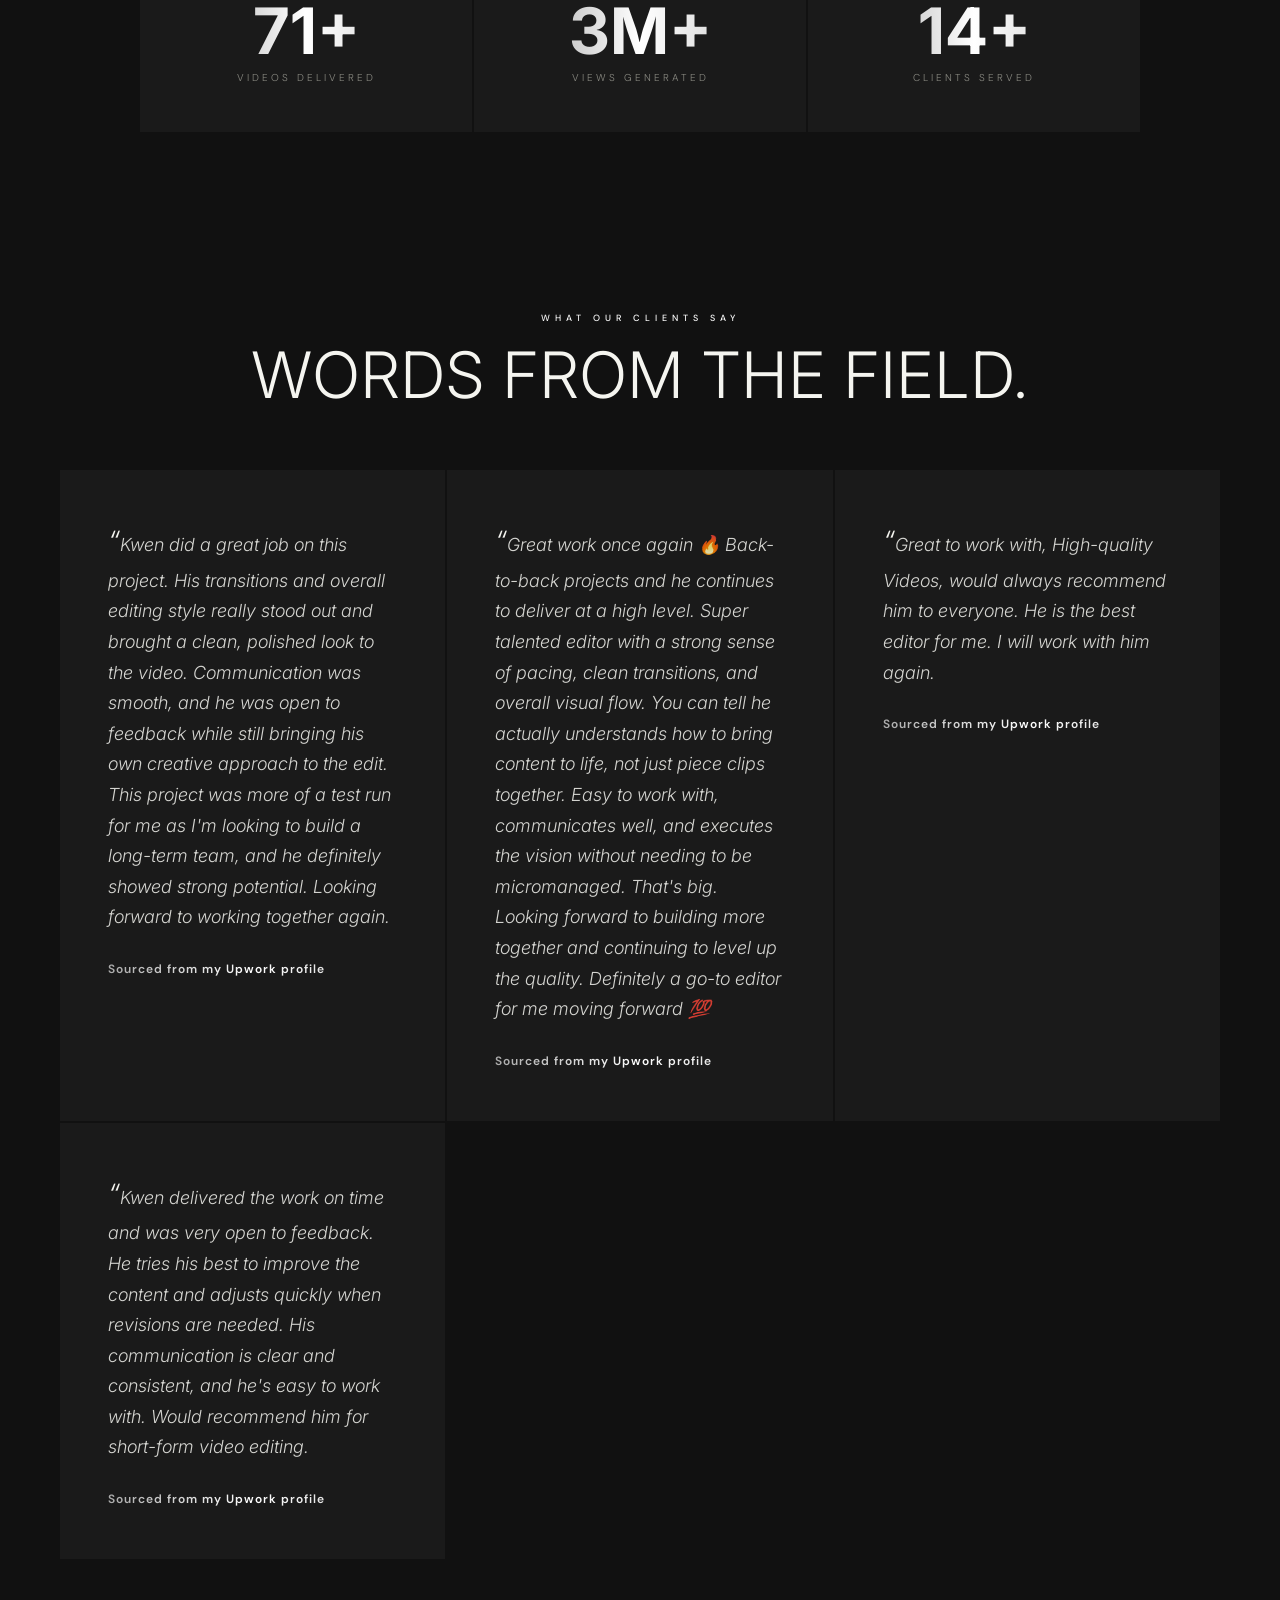
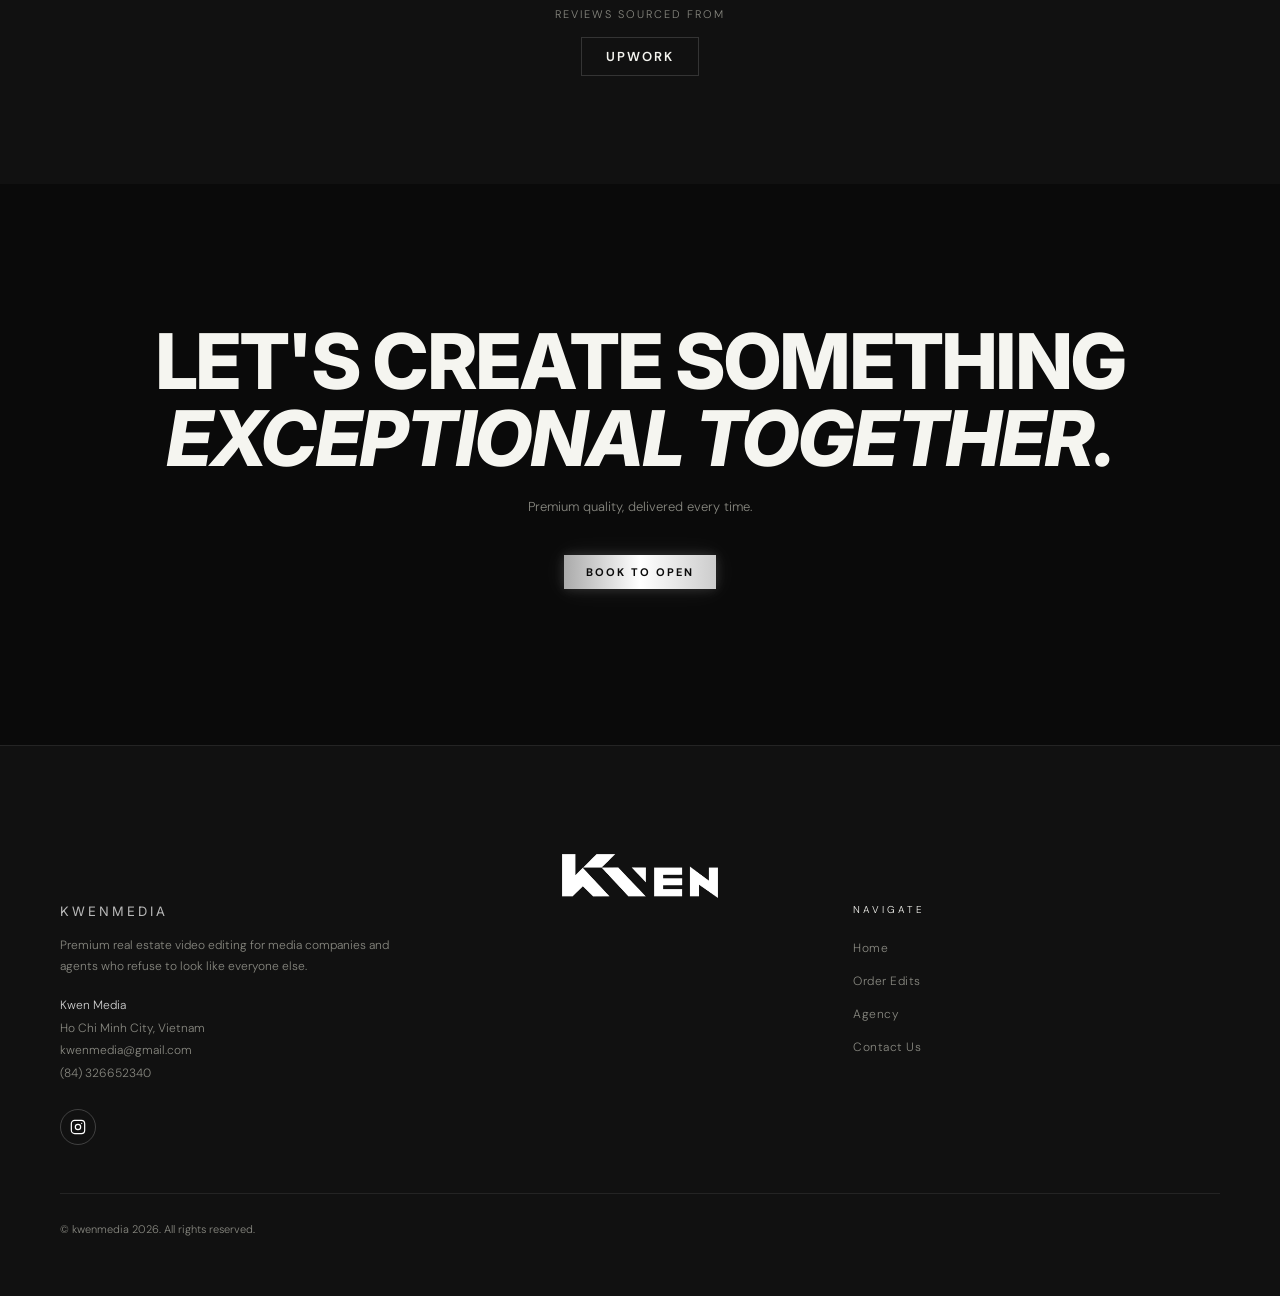
==== commit 6e2f10f7: "Nav Home link, About renamed Why Kwen, How it works steps Co-Authored-By: Claude Opus 5.5 <noreply@a" ====
--- a/index.html
+++ b/index.html
@@ -700,11 +700,12 @@
 
 <!-- NAV -->
 <nav id="navbar">
-  <a href="#" class="nav-logo" style="display:flex;align-items:center;gap:10px;"><img src="logo.png" alt="Kwen Media" style="height:30px;width:auto;display:block;" /></a>
+  <a href="index.html" class="nav-logo" style="display:flex;align-items:center;gap:10px;"><img src="logo.png" alt="Kwen Media" style="height:30px;width:auto;display:block;" /></a>
   <ul class="nav-links">
+    <li><a href="index.html" style="color:#fff">Home</a></li>
     <li><a href="order.html">Order Edits</a></li>
     <li><a href="agency.html">Agency</a></li>
-    <li><a href="about.html">About</a></li>
+    <li><a href="about.html">Why Kwen</a></li>
   </ul>
   <div class="nav-ctas">
     <a href="#packages" class="btn-outline">Order Now</a>
@@ -997,7 +998,7 @@
     <div>
       <div class="footer-nav-title">Navigate</div>
       <ul class="footer-nav-links">
-        <li><a href="#">Home</a></li>
+        <li><a href="index.html">Home</a></li>
         <li><a href="order.html">Order Edits</a></li>
         <li><a href="agency.html">Agency</a></li>
         <li><a href="#contact">Contact Us</a></li>
